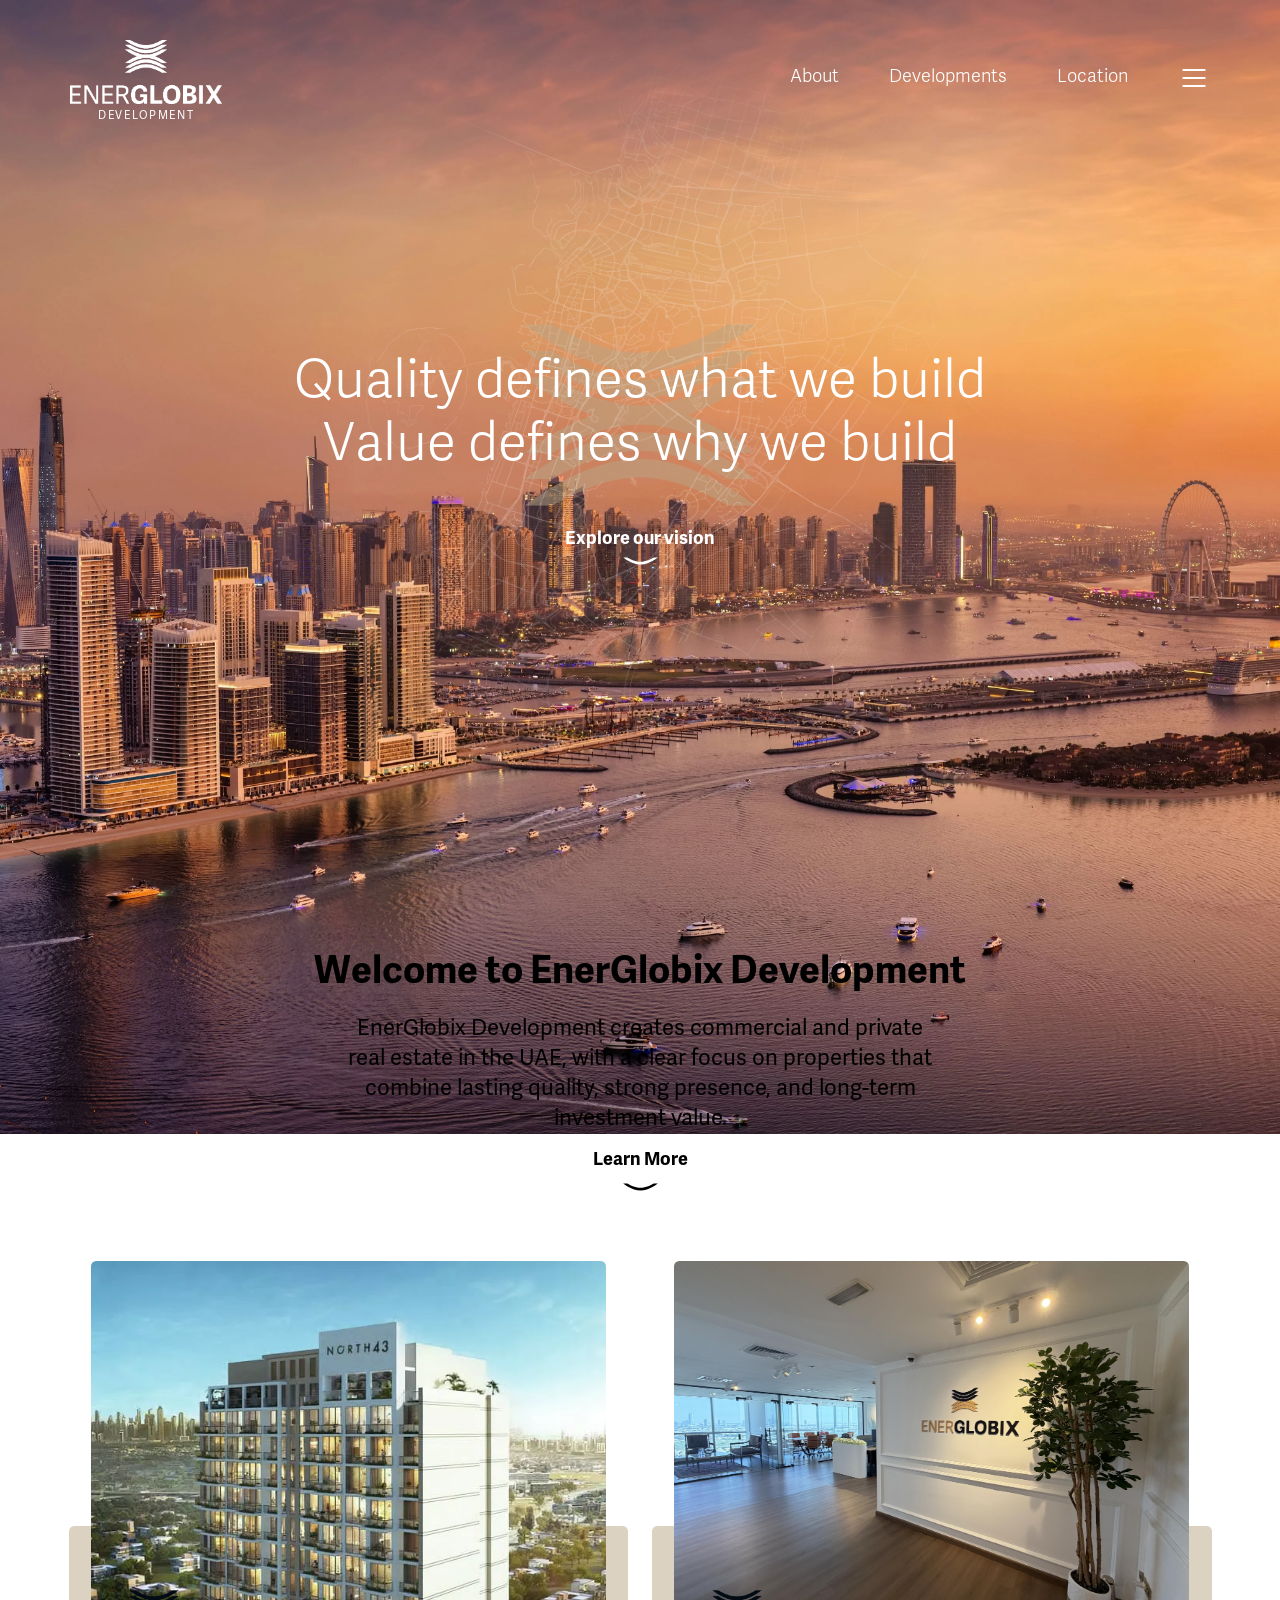
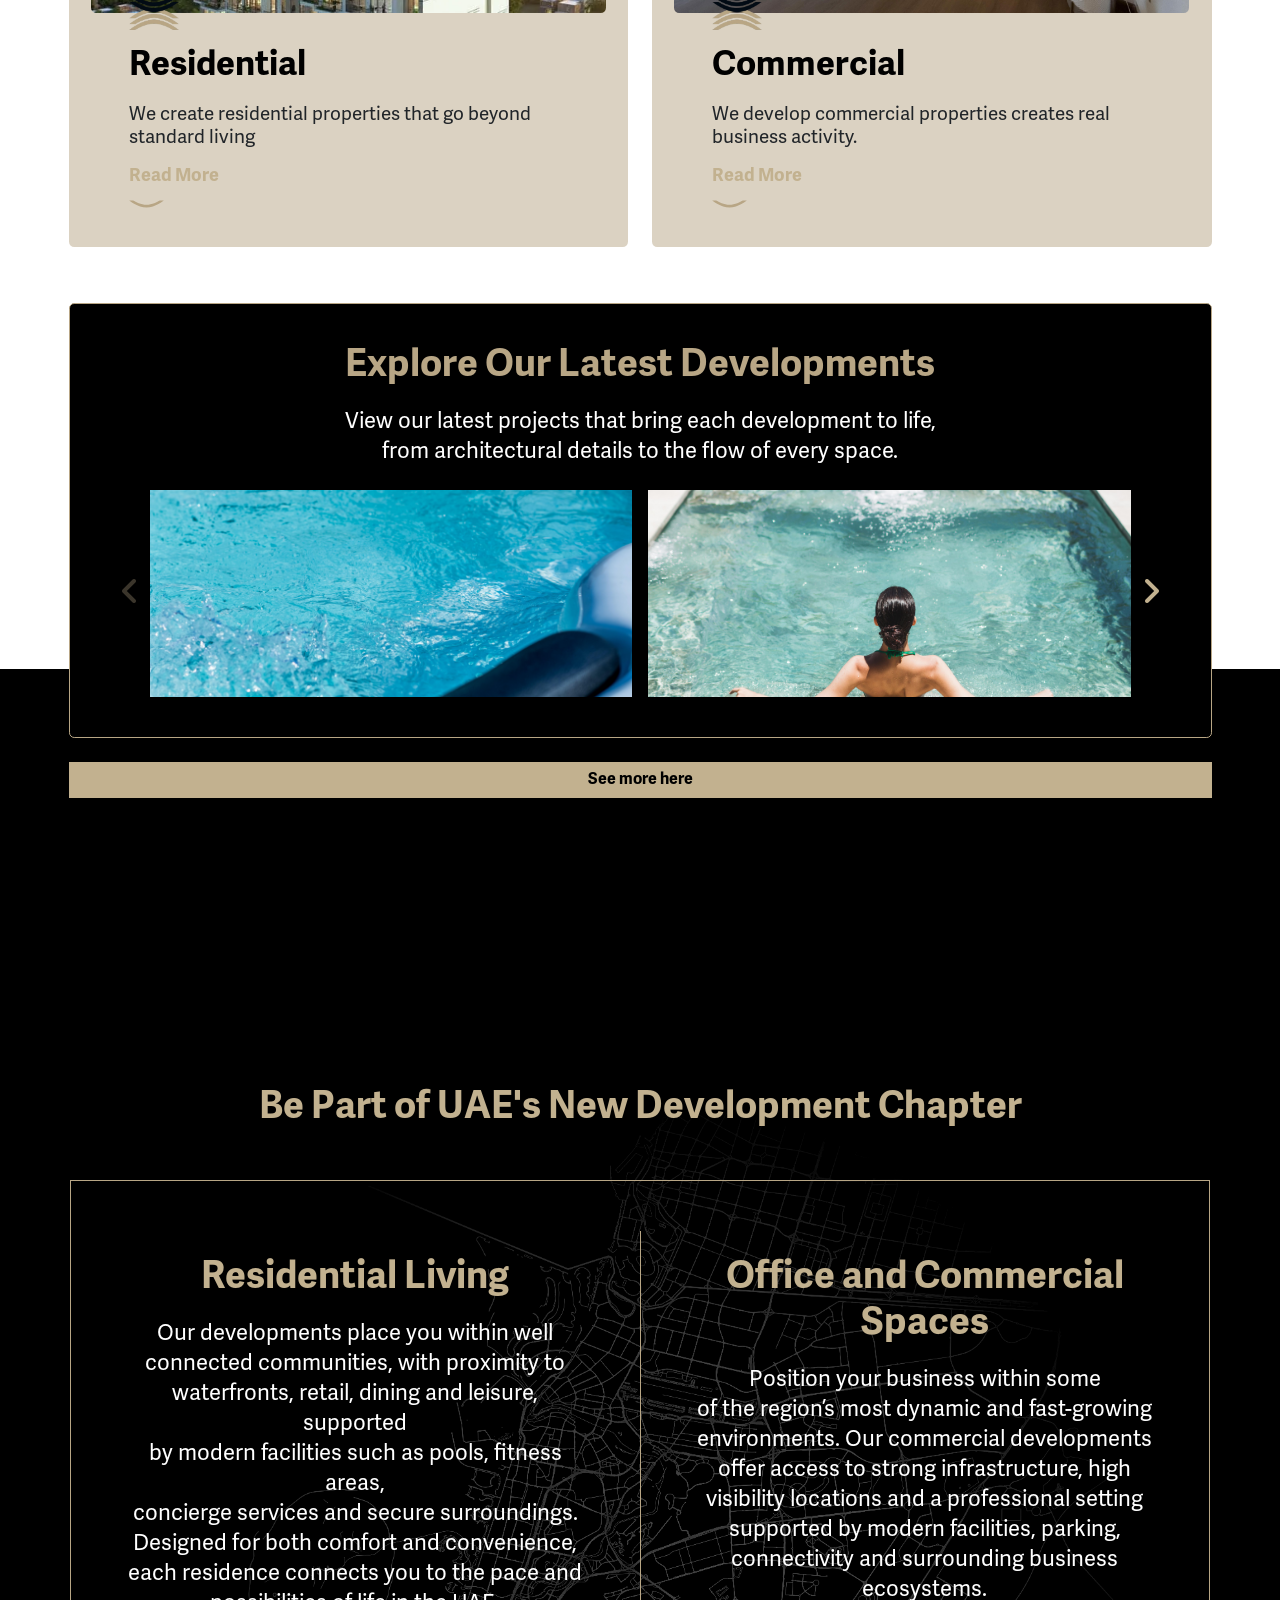
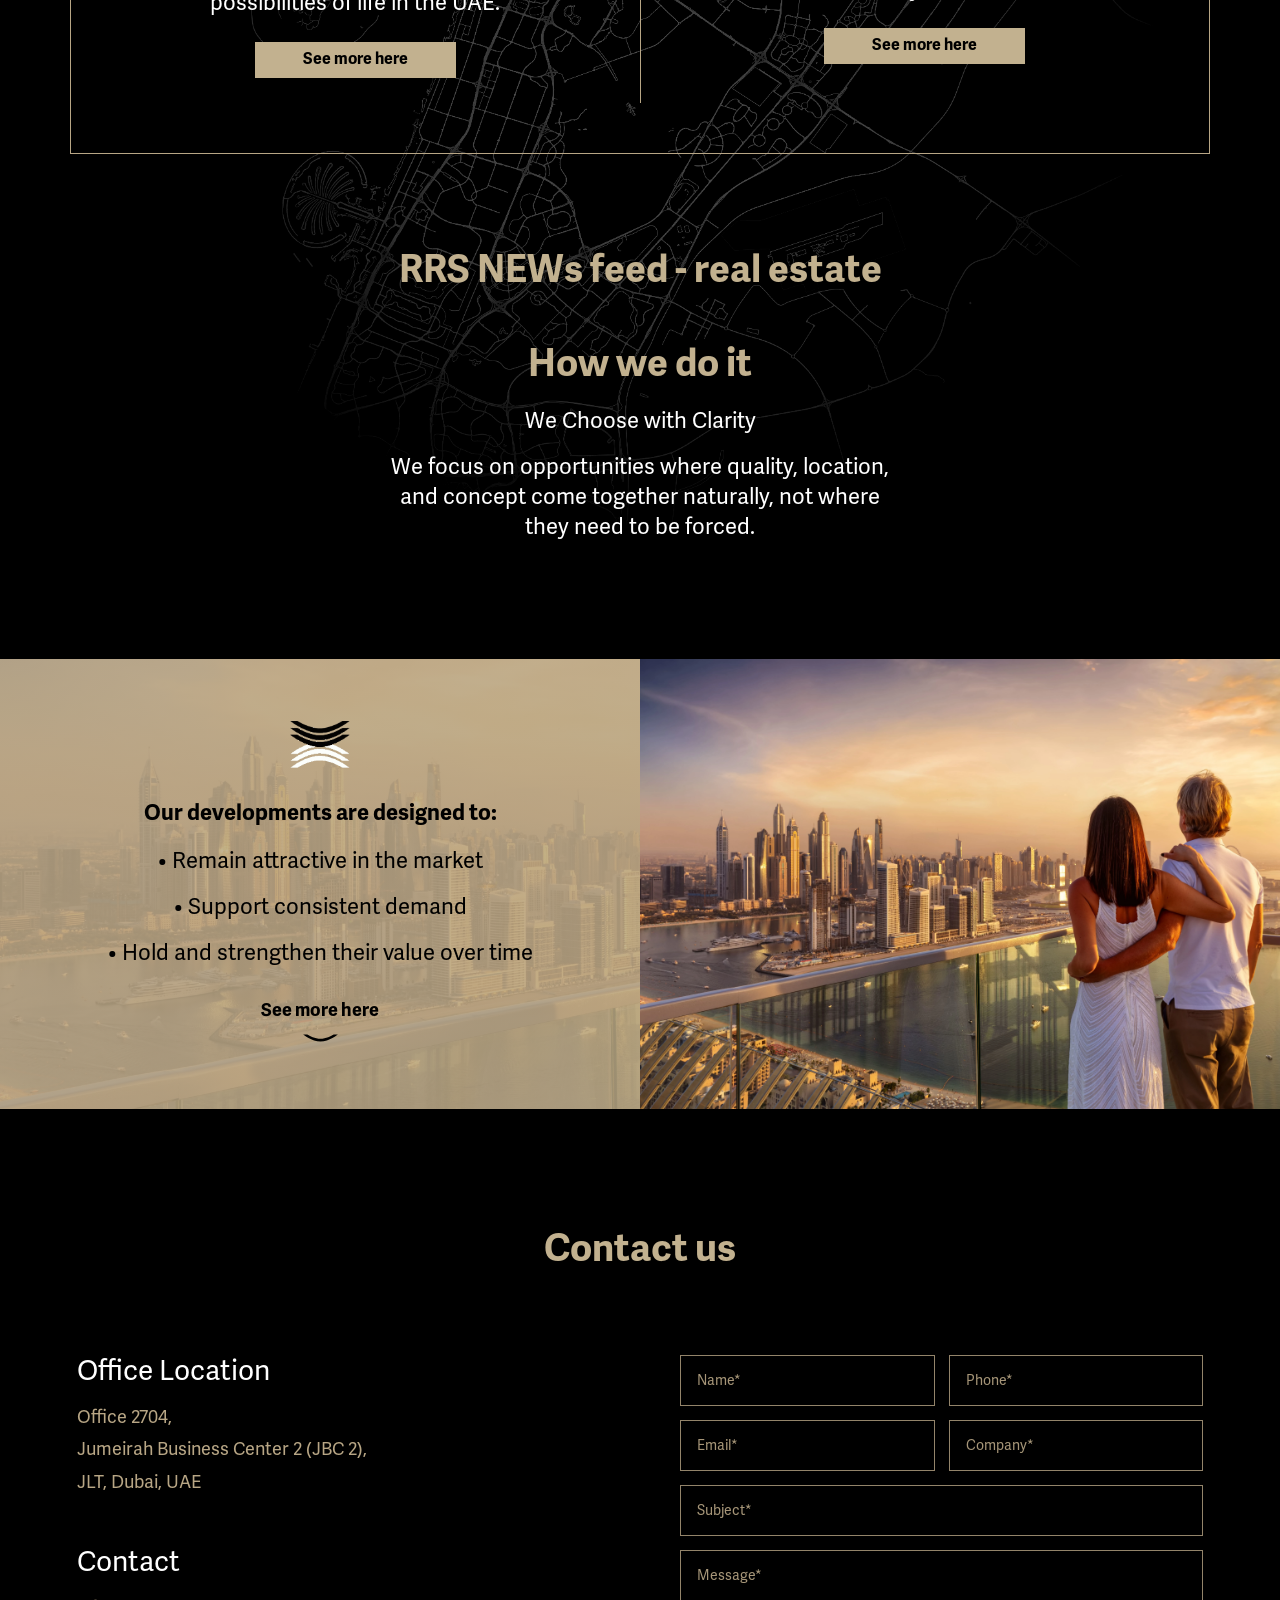
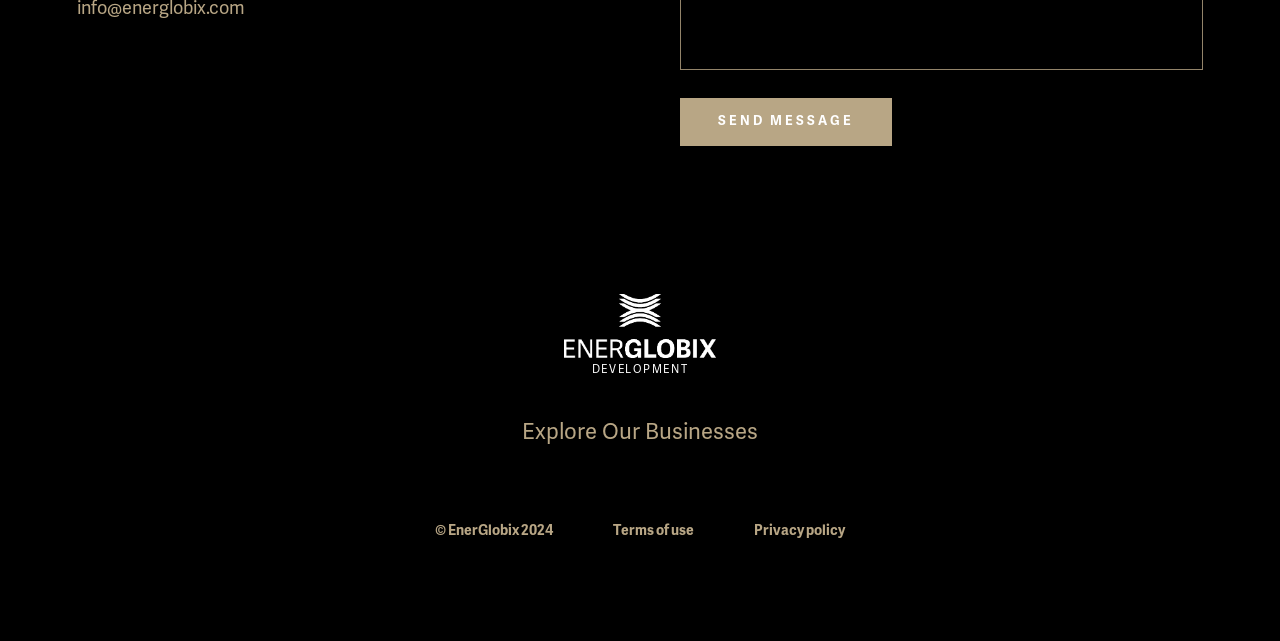
==== index.html @ bcd56860 "adding all the changws" ====
<!doctype html>
<html lang="en">
  <head>
    <meta charset="UTF-8" />
    <meta name="viewport" content="width=device-width, initial-scale=1.0" />
    <title>EnerGlobix :: Home</title>

    <!-- Bootstrap -->
    <link
      href="https://cdn.jsdelivr.net/npm/bootstrap@5.3.3/dist/css/bootstrap.min.css"
      rel="stylesheet"
      integrity="sha384-QWTKZyjpPEjISv5WaRU9OFeRpok6YctnYmDr5pNlyT2bRjXh0JMhjY6hW+ALEwIH"
      crossorigin="anonymous"
    />

    <!-- Fontawesome -->
    <link
      rel="stylesheet"
      href="https://cdnjs.cloudflare.com/ajax/libs/font-awesome/6.0.0-beta3/css/all.min.css"
    />

    <!-- CSS -->
    <link rel="stylesheet" href="./assets/css/local.css" />
    <style>
      .description-link-custom {
        padding: 0.625rem 3rem;
        background-color: var(
          --color-beige-c,
          #dbd2c2
        ); /* fallback to gold-card if variable is missing */
        transition:
          background-color 0.3s ease,
          color 0.3s ease;
      }
      .description-link-custom:hover {
        background-color: #ffffff !important;
      }
      #prevBtn.overlap-slider-prev {
        left: 0.75rem !important;
      }
      #nextBtn.overlap-slider-next {
        right: 0.75rem !important;
      }
    </style>
  </head>

  <body>
    <!-- Loader -->
    <div id="loader" style="height: 100vh">
      <div class="d-flex justify-content-center align-items-center h-100">
        <div class="spinner-border" role="status">
          <span class="sr-only"></span>
        </div>
      </div>
    </div>

    <div id="main-content" style="display: none">
      <div class="navbar-container">
        <div class="energlobix__navbar">
          <a
            href="index.html"
            class="logo-container"
            style="text-decoration: none"
          >
            <img
              src="assets/Links/top-logo.png"
              alt="EnerGlobix Holdings"
              class="logo-img"
            />
            <div class="logo-subtitle">Development</div>
          </a>
          <div class="navbar-right-side">
            <div class="navlinks">
              <ul>
                <a href="who-we-are.html"><li>About</li></a>
                <a href="how-we-do-it.html"><li>Developments</li></a>
                <a href="invest.html"><li>Location</li></a>
              </ul>
            </div>

            <!-- Hamburger Icon & Menu Dropdown Wrapper -->
            <div class="menu-wrapper">
              <button
                class="hamburger-btn"
                id="open-menu-btn"
                aria-label="Toggle navigation"
              >
                <svg fill="none" stroke="currentColor" viewBox="0 0 24 24">
                  <path
                    stroke-linecap="round"
                    stroke-linejoin="round"
                    stroke-width="1.5"
                    d="M4 6h16M4 12h16M4 18h16"
                  ></path>
                </svg>
              </button>

              <!-- Dropdown Menu / Sidebar -->
              <div class="nav-menu-container" id="nav-menu">
                <!-- Sidebar Close Button (only visible on mobile/tablet) -->
                <button
                  class="close-menu-btn"
                  id="close-menu-btn"
                  aria-label="Close navigation"
                >
                  <svg
                    fill="none"
                    stroke="currentColor"
                    viewBox="0 0 24 24"
                    width="24"
                    height="24"
                  >
                    <path
                      stroke-linecap="round"
                      stroke-linejoin="round"
                      stroke-width="1.5"
                      d="M6 18L18 6M6 6l12 12"
                    ></path>
                  </svg>
                </button>

                <ul class="nav-menu-list">
                  <li class="nav-menu-item has-submenu">
                    <a href="#" class="nav-menu-link toggle-submenu">
                      Development
                      <svg
                        class="submenu-arrow"
                        fill="none"
                        stroke="currentColor"
                        viewBox="0 0 24 24"
                        width="12"
                        height="12"
                      >
                        <path
                          stroke-linecap="round"
                          stroke-linejoin="round"
                          stroke-width="2"
                          d="M19 9l-7 7-7-7"
                        ></path>
                      </svg>
                    </a>
                    <ul class="nav-submenu">
                      <li>
                        <a href="index.html" class="submenu-link">Home</a>
                      </li>
                      <li>
                        <a href="who-we-are.html" class="submenu-link">About</a>
                      </li>
                      <li>
                        <a href="how-we-do-it.html" class="submenu-link"
                          >Developments</a
                        >
                      </li>
                      <li>
                        <a href="invest.html" class="submenu-link">Location</a>
                      </li>
                    </ul>
                  </li>

                  <li class="nav-menu-item">
                    <a
                      href="https://energlobix.com/holding/"
                      class="nav-menu-link"
                      >Holding</a
                    >
                  </li>

                  <li class="nav-menu-item">
                    <a
                      href="https://development-intro.kasehub.com/"
                      class="nav-menu-link"
                      >Main Menu</a
                    >
                  </li>
                </ul>
              </div>
            </div>
          </div>
        </div>
      </div>

      <div class="hero-slider-section">
        <div
          class="slide active"
          style="
            background-image: url(&quot;assets/Links/compressed-img/page-1-index.webp&quot;);
            background-size: cover;
            background-repeat: no-repeat;
            background-position: bottom;
          "
        >
          <div class="hero-content-wrapper">
            <div class="hero-mid-section">
              <img
                class="single-logo-transparent"
                src="assets/Links/single-logo-transparent.png"
                alt=""
              />
              <img
                class="dubai-skeleton-overlay"
                src="assets/Links/compressed-img/dubai-skeleton.png"
                alt="Dubai Skeleton Map Overlay"
              />
              <div class="hero-mid-section-content">
                <div class="hero-title font-adelle-sans-light">
                  Quality defines what we build
                </div>
                <div class="hero-title font-adelle-sans-light">
                  Value defines why we build
                </div>
              </div>
            </div>

            <div class="hero-lower-section">
              <div class="">
                <a class="energlobix__links" href="#about-us">
                  <div class="energlobix__links font-adelle-sans-bold">
                    Explore our vision
                  </div>
                  <img src="assets/Links/arrow.svg" alt="" />
                </a>
              </div>
            </div>
          </div>
        </div>
      </div>

      <!-- About Section -->
      <div class="about-section" style="background-position: top">
        <div id="about-us" class="oval-container">
          <div
            class="energlobix__title text-center text-black font-adelle-sans-bold"
          >
            Welcome to EnerGlobix Development
          </div>

          <div
            class="container energlobix__text mt-3 font-adelle-sans-regular text-center text-black"
          >
            EnerGlobix Development creates commercial and private

            <br class="hide-on-mobile" />
            real estate in the UAE, with a clear focus on properties that

            <br class="hide-on-mobile" />
            combine lasting quality, strong presence, and long-term

            <br class="hide-on-mobile" />
            investment value.
          </div>

          <div class="mt-3">
            <a
              class="energlobix__links font-adelle-sans-bold text-black"
              href="whoweare.html"
              >Learn More</a
            >
          </div>

          <a href="whoweare.html"
            ><img class="mt-1" src="assets/Links/arrow-black.svg" alt=""
          /></a>

          <div class="row mt-5">
            <div
              id="Purpose-and-Values"
              class="col-lg-6 col-md-6 col-sm-12 mt-3"
            >
              <div class="about-us-card">
                <div class="card-image-container text-center">
                  <img
                    class="card-image-2"
                    src="assets/Links/compressed-img/north-43-2.webp"
                    alt=""
                  />
                </div>
                <div class="card-content-2 bg-card-gold">
                  <div class="w-100 inner-pad">
                    <div class="divider-logo-container">
                      <img
                        class="divider-logo"
                        src="assets/Links/logo-mini-blue.png"
                        alt=""
                      />
                    </div>
                    <div
                      class="energlobix__card-title font-adelle-sans-bold text-black mt-3"
                    >
                      Residential
                    </div>
                    <div
                      class="energlobix__card-text font-adelle-sans-regular text-[--black-color] mt-3"
                    >
                      We create residential properties that go beyond standard
                      living
                    </div>
                    <div class="mt-3">
                      <a
                        class="energlobix__links font-adelle-sans-bold text-gold"
                        href="whatwedo.html#TC1-Aviation-Fuel"
                        >Read More</a
                      >
                    </div>
                    <img
                      src="assets/Links/arrow-gold.svg"
                      class="read-more-arrow2 mt-1"
                    />
                  </div>
                </div>
              </div>
            </div>

            <div
              id="Vision-and-Mission"
              class="col-lg-6 col-md-6 col-sm-12 mt-3"
            >
              <div class="about-us-card">
                <div class="card-image-container text-center">
                  <img
                    class="card-image-2"
                    src="assets/Links/compressed-img/commercial.jpeg"
                    alt=""
                  />
                </div>
                <div class="card-content-2 bg-card-gold">
                  <div class="w-100 inner-pad">
                    <div class="divider-logo-container">
                      <img
                        class="divider-logo"
                        src="assets/Links/logo-mini-blue.png"
                        alt=""
                      />
                    </div>
                    <div
                      class="energlobix__card-title text-black font-adelle-sans-bold mt-3"
                    >
                      Commercial
                    </div>
                    <div
                      class="energlobix__card-text text-[--black-color] font-adelle-sans-regular mt-3"
                    >
                      We develop commercial properties creates real business
                      activity.
                    </div>
                    <div class="mt-3">
                      <a
                        class="energlobix__links text-gold font-adelle-sans-bold"
                        href="whatwedo.html#TC1-Aviation-Fuel"
                        >Read More</a
                      >
                    </div>
                    <img
                      src="assets/Links/arrow-gold.svg"
                      class="read-more-arrow2 mt-1"
                    />
                  </div>
                </div>
              </div>
            </div>
          </div>

          <div class="row justify-content-center">
            <div class="col-lg-12 col-md-12 col-sm-12">
              <div
                id="approach-accordion"
                class="approach-accordion-card gold-border"
              >
                <h1
                  class="energlobix__title text-center text-gold font-adelle-sans-bold"
                >
                  Explore Our Latest Developments
                </h1>

                <p
                  class="energlobix__text mt-2 text-center text-white font-adelle-sans-regular"
                >
                  View our latest projects that bring each development to life,
                  <br class="hide-on-mobile" />
                  from architectural details to the flow of every space.
                </p>

                <div class="w-100 position-relative overlap-slider-wrap mt-2">
                  <!-- Navigation Arrows -->
                  <button
                    id="prevBtn"
                    class="overlap-slider-btn overlap-slider-prev"
                  >
                    <i class="fa-solid fa-angle-left"></i>
                  </button>
                  <button
                    id="nextBtn"
                    class="overlap-slider-btn overlap-slider-next"
                  >
                    <i class="fa-solid fa-angle-right"></i>
                  </button>

                  <!-- Slider Container -->
                  <div class="overflow-hidden w-100">
                    <div id="sliderTrack" class="overlap-slider-track d-flex">
                      <div class="overlap-slide">
                        <img
                          src="assets/Links/all-brochure-image/img25.jpg"
                          alt="Brochure Image img25"
                          loading="lazy"
                        />
                      </div>
                      <div class="overlap-slide">
                        <img
                          src="assets/Links/all-brochure-image/img27 (2).jpg"
                          alt="Brochure Image img27 (2)"
                          loading="lazy"
                        />
                      </div>
                      <!-- <div class="overlap-slide">
                        <img
                          src="assets/Links/all-brochure-image/img27 (3).jpg"
                          alt="Brochure Image img27 (3)"
                          loading="lazy"
                        />
                      </div> -->
                      <div class="overlap-slide">
                        <img
                          src="assets/Links/all-brochure-image/img27.jpg"
                          alt="Brochure Image img27"
                          loading="lazy"
                        />
                      </div>
                      <div class="overlap-slide">
                        <img
                          src="assets/Links/all-brochure-image/img37.jpg"
                          alt="Brochure Image img37"
                          loading="lazy"
                        />
                      </div>
                      <div class="overlap-slide">
                        <img
                          src="assets/Links/all-brochure-image/img46.jpg"
                          alt="Brochure Image img46"
                          loading="lazy"
                        />
                      </div>
                      <div class="overlap-slide">
                        <img
                          src="assets/Links/all-brochure-image/img49.jpg"
                          alt="Brochure Image img49"
                          loading="lazy"
                        />
                      </div>
                      <div class="overlap-slide">
                        <img
                          src="assets/Links/all-brochure-image/img50.jpg"
                          alt="Brochure Image img50"
                          loading="lazy"
                        />
                      </div>
                      <div class="overlap-slide">
                        <img
                          src="assets/Links/all-brochure-image/img51 (2).jpg"
                          alt="Brochure Image img51 (2)"
                          loading="lazy"
                        />
                      </div>
                      <!-- <div class="overlap-slide">
                        <img
                          src="assets/Links/all-brochure-image/img51 (3).jpg"
                          alt="Brochure Image img51 (3)"
                          loading="lazy"
                        />
                      </div> -->
                      <div class="overlap-slide">
                        <img
                          src="assets/Links/all-brochure-image/img51.jpg"
                          alt="Brochure Image img51"
                          loading="lazy"
                        />
                      </div>
                      <div class="overlap-slide">
                        <img
                          src="assets/Links/all-brochure-image/img52.jpg"
                          alt="Brochure Image img52"
                          loading="lazy"
                        />
                      </div>
                      <div class="overlap-slide">
                        <img
                          src="assets/Links/all-brochure-image/img53.jpg"
                          alt="Brochure Image img53"
                          loading="lazy"
                        />
                      </div>
                      <div class="overlap-slide">
                        <img
                          src="assets/Links/all-brochure-image/img61.jpg"
                          alt="Brochure Image img61"
                          loading="lazy"
                        />
                      </div>
                      <div class="overlap-slide">
                        <img
                          src="assets/Links/all-brochure-image/img63.jpg"
                          alt="Brochure Image img63"
                          loading="lazy"
                        />
                      </div>
                      <div class="overlap-slide">
                        <img
                          src="assets/Links/all-brochure-image/img65.jpg"
                          alt="Brochure Image img65"
                          loading="lazy"
                        />
                      </div>
                      <div class="overlap-slide">
                        <img
                          src="assets/Links/all-brochure-image/img67.jpg"
                          alt="Brochure Image img67"
                          loading="lazy"
                        />
                      </div>
                      <div class="overlap-slide">
                        <img
                          src="assets/Links/all-brochure-image/img68.jpg"
                          alt="Brochure Image img68"
                          loading="lazy"
                        />
                      </div>
                      <div class="overlap-slide">
                        <img
                          src="assets/Links/all-brochure-image/img72.jpg"
                          alt="Brochure Image img72"
                          loading="lazy"
                        />
                      </div>
                      <div class="overlap-slide">
                        <img
                          src="assets/Links/all-brochure-image/img74.jpg"
                          alt="Brochure Image img74"
                          loading="lazy"
                        />
                      </div>
                      <div class="overlap-slide">
                        <img
                          src="assets/Links/all-brochure-image/img75.jpg"
                          alt="Brochure Image img75"
                          loading="lazy"
                        />
                      </div>
                      <div class="overlap-slide">
                        <img
                          src="assets/Links/all-brochure-image/img76.jpg"
                          alt="Brochure Image img76"
                          loading="lazy"
                        />
                      </div>
                      <div class="overlap-slide">
                        <img
                          src="assets/Links/all-brochure-image/img78.jpg"
                          alt="Brochure Image img78"
                          loading="lazy"
                        />
                      </div>
                      <div class="overlap-slide">
                        <img
                          src="assets/Links/all-brochure-image/img80 (2).jpg"
                          alt="Brochure Image img80 (2)"
                          loading="lazy"
                        />
                      </div>
                      <!-- <div class="overlap-slide">
                        <img
                          src="assets/Links/all-brochure-image/img80 (3).jpg"
                          alt="Brochure Image img80 (3)"
                          loading="lazy"
                        />
                      </div> -->
                      <div class="overlap-slide">
                        <img
                          src="assets/Links/all-brochure-image/img80.jpg"
                          alt="Brochure Image img80"
                          loading="lazy"
                        />
                      </div>
                      <div class="overlap-slide">
                        <img
                          src="assets/Links/all-brochure-image/img87.jpg"
                          alt="Brochure Image img87"
                          loading="lazy"
                        />
                      </div>
                      <div class="overlap-slide">
                        <img
                          src="assets/Links/all-brochure-image/img89.jpg"
                          alt="Brochure Image img89"
                          loading="lazy"
                        />
                      </div>
                      <div class="overlap-slide">
                        <img
                          src="assets/Links/all-brochure-image/img90.jpg"
                          alt="Brochure Image img90"
                          loading="lazy"
                        />
                      </div>
                      <div class="overlap-slide">
                        <img
                          src="assets/Links/all-brochure-image/img97.jpg"
                          alt="Brochure Image img97"
                          loading="lazy"
                        />
                      </div>
                      <div class="overlap-slide">
                        <img
                          src="assets/Links/all-brochure-image/img103.jpg"
                          alt="Brochure Image img103"
                          loading="lazy"
                        />
                      </div>
                      <div class="overlap-slide">
                        <img
                          src="assets/Links/all-brochure-image/img105.jpg"
                          alt="Brochure Image img105"
                          loading="lazy"
                        />
                      </div>
                      <div class="overlap-slide">
                        <img
                          src="assets/Links/all-brochure-image/img106.jpg"
                          alt="Brochure Image img106"
                          loading="lazy"
                        />
                      </div>
                      <div class="overlap-slide">
                        <img
                          src="assets/Links/all-brochure-image/img107.jpg"
                          alt="Brochure Image img107"
                          loading="lazy"
                        />
                      </div>
                      <div class="overlap-slide">
                        <img
                          src="assets/Links/all-brochure-image/img118.jpg"
                          alt="Brochure Image img118"
                          loading="lazy"
                        />
                      </div>
                      <div class="overlap-slide">
                        <img
                          src="assets/Links/all-brochure-image/img120.jpg"
                          alt="Brochure Image img120"
                          loading="lazy"
                        />
                      </div>
                      <div class="overlap-slide">
                        <img
                          src="assets/Links/all-brochure-image/img121.jpg"
                          alt="Brochure Image img121"
                          loading="lazy"
                        />
                      </div>
                      <div class="overlap-slide">
                        <img
                          src="assets/Links/all-brochure-image/img123.jpg"
                          alt="Brochure Image img123"
                          loading="lazy"
                        />
                      </div>
                      <div class="overlap-slide">
                        <img
                          src="assets/Links/all-brochure-image/img127.jpg"
                          alt="Brochure Image img127"
                          loading="lazy"
                        />
                      </div>
                      <div class="overlap-slide">
                        <img
                          src="assets/Links/all-brochure-image/img140.jpg"
                          alt="Brochure Image img140"
                          loading="lazy"
                        />
                      </div>
                      <div class="overlap-slide">
                        <img
                          src="assets/Links/all-brochure-image/img141 (2).jpg"
                          alt="Brochure Image img141 (2)"
                          loading="lazy"
                        />
                      </div>
                      <!-- <div class="overlap-slide">
                        <img
                          src="assets/Links/all-brochure-image/img141 (3).jpg"
                          alt="Brochure Image img141 (3)"
                          loading="lazy"
                        />
                      </div> -->
                      <div class="overlap-slide">
                        <img
                          src="assets/Links/all-brochure-image/img141.jpg"
                          alt="Brochure Image img141"
                          loading="lazy"
                        />
                      </div>
                      <div class="overlap-slide">
                        <img
                          src="assets/Links/all-brochure-image/img143.jpg"
                          alt="Brochure Image img143"
                          loading="lazy"
                        />
                      </div>
                      <div class="overlap-slide">
                        <img
                          src="assets/Links/all-brochure-image/img144.jpg"
                          alt="Brochure Image img144"
                          loading="lazy"
                        />
                      </div>
                      <div class="overlap-slide">
                        <img
                          src="assets/Links/all-brochure-image/img145.jpg"
                          alt="Brochure Image img145"
                          loading="lazy"
                        />
                      </div>
                      <div class="overlap-slide">
                        <img
                          src="assets/Links/all-brochure-image/img146.jpg"
                          alt="Brochure Image img146"
                          loading="lazy"
                        />
                      </div>
                      <div class="overlap-slide">
                        <img
                          src="assets/Links/all-brochure-image/img147.jpg"
                          alt="Brochure Image img147"
                          loading="lazy"
                        />
                      </div>
                      <div class="overlap-slide">
                        <img
                          src="assets/Links/all-brochure-image/img148.jpg"
                          alt="Brochure Image img148"
                          loading="lazy"
                        />
                      </div>
                      <div class="overlap-slide">
                        <img
                          src="assets/Links/all-brochure-image/img156.jpg"
                          alt="Brochure Image img156"
                          loading="lazy"
                        />
                      </div>
                      <div class="overlap-slide">
                        <img
                          src="assets/Links/all-brochure-image/img168.jpg"
                          alt="Brochure Image img168"
                          loading="lazy"
                        />
                      </div>
                      <div class="overlap-slide">
                        <img
                          src="assets/Links/all-brochure-image/img170.jpg"
                          alt="Brochure Image img170"
                          loading="lazy"
                        />
                      </div>
                      <div class="overlap-slide">
                        <img
                          src="assets/Links/all-brochure-image/img172.jpg"
                          alt="Brochure Image img172"
                          loading="lazy"
                        />
                      </div>
                      <div class="overlap-slide">
                        <img
                          src="assets/Links/all-brochure-image/img174.jpg"
                          alt="Brochure Image img174"
                          loading="lazy"
                        />
                      </div>
                      <!-- <div class="overlap-slide">
                        <img
                          src="assets/Links/all-brochure-image/img186.jpg"
                          alt="Brochure Image img186"
                          loading="lazy"
                        />
                      </div>
                      <div class="overlap-slide">
                        <img
                          src="assets/Links/all-brochure-image/img187.jpg"
                          alt="Brochure Image img187"
                          loading="lazy"
                        />
                      </div>
                      <div class="overlap-slide">
                        <img
                          src="assets/Links/all-brochure-image/img189.jpg"
                          alt="Brochure Image img189"
                          loading="lazy"
                        />
                      </div>
                      <div class="overlap-slide">
                        <img
                          src="assets/Links/all-brochure-image/img190.jpg"
                          alt="Brochure Image img190"
                          loading="lazy"
                        />
                      </div>
                      <div class="overlap-slide">
                        <img
                          src="assets/Links/all-brochure-image/img191.jpg"
                          alt="Brochure Image img191"
                          loading="lazy"
                        />
                      </div>
                      <div class="overlap-slide">
                        <img
                          src="assets/Links/all-brochure-image/img192.jpg"
                          alt="Brochure Image img192"
                          loading="lazy"
                        />
                      </div> -->
                      <div class="overlap-slide">
                        <img
                          src="assets/Links/all-brochure-image/img288.jpg"
                          alt="Brochure Image img288"
                          loading="lazy"
                        />
                      </div>
                      <div class="overlap-slide">
                        <img
                          src="assets/Links/all-brochure-image/img289.jpg"
                          alt="Brochure Image img289"
                          loading="lazy"
                        />
                      </div>
                      <div class="overlap-slide">
                        <img
                          src="assets/Links/all-brochure-image/img291.jpg"
                          alt="Brochure Image img291"
                          loading="lazy"
                        />
                      </div>
                    </div>
                    </div>
                  </div>
                </div>

                <a
                  href="how-we-do-it.html"
                  class="description-link description-link-custom mt-4 font-adelle-sans-bold lh-1 text-black d-flex align-items-center justify-content-center text-decoration-none"
                >
                  See more here
                </a>
              </div>
            </div>
          </div>
        </div>
      </div>

      <!-- How we do it Section -->
      <div class="black-section">
        <div id="commodities" class="commodities-section">
          <img
            class="dubai-skeleton-overlay"
            src="assets/Links/compressed-img/dubai-skeleton.png"
            alt="Dubai Skeleton Map Overlay"
          />
          <div class="commodities-content-wrapper">
            <div
              class="energlobix__title text-center text-gold font-adelle-sans-bold"
            >
              Be Part of UAE's New Development Chapter
            </div>

            <div class="latest-news-section my-5 container">
              <div class="latest-news">
                <div class="news-title">
                  <div
                    class="energlobix__title text-gold text-center font-adelle-sans-bold no-pad"
                  >
                    Residential Living
                  </div>
                </div>
                <div
                  class="energlobix__text mt-3 text-center text-white font-adelle-sans-regular no-pad"
                >
                  Our developments place you within well
                  <br class="hide-on-mobile" />
                  connected communities, with proximity to
                  <br class="hide-on-mobile" />
                  waterfronts, retail, dining and leisure, supported
                  <br class="hide-on-mobile" />
                  by modern facilities such as pools, fitness areas,
                  <br class="hide-on-mobile" />
                  concierge services and secure surroundings.
                  <br class="hide-on-mobile" />
                  Designed for both comfort and convenience,
                  <br class="hide-on-mobile" />
                  each residence connects you to the pace and
                  <br class="hide-on-mobile" />
                  possibilities of life in the UAE.
                </div>

                <a
                  href="./how-we-do-it.html"
                  class="description-link description-link-custom mt-4 font-adelle-sans-bold lh-1 text-black d-flex align-items-center justify-content-center text-decoration-none"
                >
                  See more here
                </a>
              </div>

              <div class="vertical-divider"></div>

              <div class="latest-news">
                <div class="news-title">
                  <div
                    class="energlobix__title text-gold text-center font-adelle-sans-bold no-pad"
                  >
                    Office and Commercial Spaces
                  </div>
                </div>
                <div
                  class="energlobix__text mt-3 text-center text-white font-adelle-sans-regular no-pad"
                >
                  Position your business within some

                  <br class="hide-on-mobile" />
                  of the region’s most dynamic and fast-growing
                  <br class="hide-on-mobile" />
                  environments. Our commercial developments
                  <br class="hide-on-mobile" />
                  offer access to strong infrastructure, high
                  <br class="hide-on-mobile" />
                  visibility locations and a professional setting
                  <br class="hide-on-mobile" />
                  supported by modern facilities, parking,
                  <br class="hide-on-mobile" />
                  connectivity and surrounding business
                  <br class="hide-on-mobile" />
                  ecosystems.
                </div>

                <a
                  href="./how-we-do-it.html"
                  class="description-link description-link-custom mt-4 lh-1 text-black font-adelle-sans-bold d-flex align-items-center justify-content-center text-decoration-none"
                >
                  See more here
                </a>
              </div>
            </div>

            <div
              class="energlobix__title text-center mb-5 mt-5 text-gold font-adelle-sans-bold"
            >
              RRS NEWs feed - real estate
            </div>

            <div
              class="energlobix__title text-center text-gold font-adelle-sans-bold"
            >
              How we do it
            </div>

            <div
              class="energlobix__text mt-3 text-center text-white font-adelle-sans-regular"
            >
              We Choose with Clarity
            </div>

            <div
              class="energlobix__text mt-3 text-center text-white font-adelle-sans-regular"
            >
              We focus on opportunities where quality, location,

              <br class="hide-on-mobile" />
              and concept come together naturally, not where

              <br class="hide-on-mobile" />
              they need to be forced.
            </div>
          </div>
        </div>

        <div class="row mt-5">
          <!-- Row 1 -->

          <div
            id="Employees"
            class="col-lg-6 col-sm-12 insights-box"
            style="
              background:
                linear-gradient(
                  rgba(184, 166, 133, 0.85),
                  rgba(184, 166, 133, 0.85)
                ),
                url(&quot;assets/Links/compressed-img/split-right-cropped.png&quot;);
              background-size: cover;
              background-position: top;
              background-repeat: no-repeat;
            "
          >
            <div class="text-center mb-3">
              <img
                src="assets/Links/logo-mini-white.png"
                alt=""
                class="default-logo-size"
              />
            </div>

            <div
              class="energlobix__text text-black text-center font-adelle-sans-bold mt-3 no-pad"
            >
              Our developments are designed to:
            </div>

            <ul
              class="energlobix__text text-black mt-3 list-unstyled no-pad"
              style="
                text-align: center;
                padding-left: 20px;
                list-style: none !important;
                margin-bottom: 0 !important;
              "
            >
              <li class="mb-3 font-adelle-sans-regular">
                • Remain attractive in the market
              </li>
              <li class="mb-3 font-adelle-sans-regular">
                • Support consistent demand
              </li>
              <li class="mb-3 font-adelle-sans-regular">
                • Hold and strengthen their value over time
              </li>
            </ul>

            <div class="mt-3 font-adelle-sans-bold">
              <a class="energlobix__links text-black" href="whoweare.html"
                >See more here</a
              >
            </div>

            <a href="whoweare.html"
              ><img class="mt-1" src="assets/Links/arrow-black.svg" alt=""
            /></a>
          </div>

          <div
            class="col-lg-6 col-sm-12 insights-box d-none d-lg-block d-xl-block"
            style="
              background-image: url(&quot;assets/Links/compressed-img/split-right-1.webp&quot;);
              background-size: cover;
            "
          ></div>

          <div
            class="col-lg-6 col-sm-12 insights-box d-block d-lg-none"
            style="
              background-image: url(&quot;assets/Links/compressed-img/split-right-1.webp&quot;);
              background-size: cover;
              background-position: 50% 50%;
            "
          ></div>
        </div>
      </div>

      <section
        id="section-contact"
        class="bg-black"
        style="padding-top: 120px; padding-bottom: 100px; min-height: 100vh"
      >
        <div class="container contact-container">
          <!-- Heading -->
          <h1
            class="energlobix__title text-center text-gold font-adelle-sans-bold"
          >
            Contact us
          </h1>

          <!-- Main Row -->
          <div class="contact-layout">
            <!-- LEFT -->
            <div class="contact-info">
              <div class="mb-5">
                <h2 class="contact-side-title font-adelle-sans-regular">
                  Office Location
                </h2>

                <p class="contact-side-text font-adelle-sans-regular">
                  Office 2704,<br />
                  Jumeirah Business Center 2 (JBC 2),<br />
                  JLT, Dubai, UAE
                </p>
              </div>

              <div>
                <h2 class="contact-side-title font-adelle-sans-regular">
                  Contact
                </h2>

                <p class="contact-side-text font-adelle-sans-regular">
                  info@energlobix.com
                </p>
              </div>
            </div>

            <!-- RIGHT -->
            <div class="contact-form-wrapper">
              <div class="form-grid">
                <input type="text" placeholder="Name*" class="custom-input" />

                <input type="text" placeholder="Phone*" class="custom-input" />

                <input type="email" placeholder="Email*" class="custom-input" />

                <input
                  type="text"
                  placeholder="Company*"
                  class="custom-input"
                />
              </div>

              <input
                type="text"
                placeholder="Subject*"
                class="custom-input subject-input"
              />

              <textarea
                placeholder="Message*"
                class="custom-input custom-textarea"
              ></textarea>

              <button type="submit" class="contact-btn font-adelle-sans-bold">
                SEND MESSAGE
              </button>
            </div>
          </div>

          <!-- Footer -->
          <div class="contact-footer">
            <a
              href="index.html"
              class="logo-container"
              style="text-decoration: none"
            >
              <img
                src="assets/Links/top-logo.png"
                alt="EnerGlobix Holdings"
                class="logo-img"
              />
              <div class="logo-subtitle">Development</div>
            </a>

            <h3 class="footer-subtitle font-adelle-sans-regular">
              Explore Our Businesses
            </h3>

            <div class="footer-links-wrapper">
              <h4 class="footer-link-text">© EnerGlobix 2024</h4>

              <h4 class="footer-link-text footer-link-hover">Terms of use</h4>

              <h4 class="footer-link-text footer-link-hover">Privacy policy</h4>
            </div>
          </div>
        </div>
      </section>
    </div>

    <button id="backToTopBtn"><i class="fas fa-arrow-up"></i></button>

    <!-- Boostrap JS -->
    <script
      src="https://cdn.jsdelivr.net/npm/bootstrap@5.3.3/dist/js/bootstrap.bundle.min.js"
      integrity="sha384-YvpcrYf0tY3lHB60NNkmXc5s9fDVZLESaAA55NDzOxhy9GkcIdslK1eN7N6jIeHz"
      crossorigin="anonymous"
    ></script>

    <!-- Javascript -->
    <script src="assets/js/script.js"></script>

    <script>
      // Loader hiding is now handled by the image preloader in script.js

      // Accordion Functionality
      function toggleAccordion(item) {
        const content = item.querySelector(".approach-accordion-body");
        const isOpen = item.getAttribute("data-open") === "true";

        // Close other items
        document
          .querySelectorAll(".approach-accordion-item")
          .forEach((other) => {
            if (other !== item) {
              other.setAttribute("data-open", "false");
              const otherBody = other.querySelector(".approach-accordion-body");
              if (otherBody) {
                otherBody.style.maxHeight = "0";
                otherBody.style.opacity = "0";
              }
              const otherIcon = other.querySelector(".approach-accordion-icon");
              if (otherIcon) {
                otherIcon.style.transform = "rotate(0deg)";
              }
            }
          });

        const icon = item.querySelector(".approach-accordion-icon");
        if (isOpen) {
          item.setAttribute("data-open", "false");
          if (content) {
            content.style.maxHeight = "0";
            content.style.opacity = "0";
          }
          if (icon) {
            icon.style.transform = "rotate(0deg)";
          }
        } else {
          item.setAttribute("data-open", "true");
          if (content) {
            content.style.maxHeight = content.scrollHeight + "px";
            content.style.opacity = "1";
          }
          if (icon) {
            icon.style.transform = "rotate(90deg)";
          }
        }
      }

      // Developments Slider Functionality
      document.addEventListener("DOMContentLoaded", () => {
        const track = document.getElementById("sliderTrack");
        const prevBtn = document.getElementById("prevBtn");
        const nextBtn = document.getElementById("nextBtn");
        if (!track || !prevBtn || !nextBtn) return;

        let currentIndex = 0;
        const slides = track.querySelectorAll(".overlap-slide");
        const totalSlides = slides.length;

        function getVisibleSlidesCount() {
          return 2;
        }

        function updateSlider() {
          const visibleSlides = getVisibleSlidesCount();
          const maxIndex = totalSlides - visibleSlides;

          if (currentIndex < 0) currentIndex = 0;
          if (currentIndex > maxIndex) currentIndex = maxIndex;

          prevBtn.style.opacity = currentIndex === 0 ? "0.3" : "1";
          prevBtn.style.pointerEvents = currentIndex === 0 ? "none" : "auto";
          nextBtn.style.opacity = currentIndex === maxIndex ? "0.3" : "1";
          nextBtn.style.pointerEvents =
            currentIndex === maxIndex ? "none" : "auto";

          const slideWidth = slides[0].getBoundingClientRect().width;
          const gap = 16; // 1rem
          const amount = currentIndex * (slideWidth + gap);
          track.style.transform = `translateX(-${amount}px)`;
        }

        prevBtn.addEventListener("click", () => {
          currentIndex--;
          updateSlider();
        });

        nextBtn.addEventListener("click", () => {
          currentIndex++;
          updateSlider();
        });

        window.addEventListener("resize", updateSlider);
        setTimeout(updateSlider, 100); // initial calc after layout settles
      });
    </script>
  </body>
</html>
---- assets/css/local.css ----
@font-face {
  font-family: "MinionPro-Regular";
  src: url("../fonts/MinionPro-Regular.otf");
  /* IE9 Compat Modes */
  font-weight: normal;
  font-style: normal;
}

@font-face {
  font-family: "Adelle-Sans-Bold";
  src: url("../fonts/Adelle-Sans-Bold.otf");
  /* IE9 Compat Modes */
  font-weight: normal;
  font-style: normal;
}

@font-face {
  font-family: "Adelle-Sans-Light";
  src: url("../fonts/Adelle-Sans-Light.otf");
  /* IE9 Compat Modes */
  font-weight: normal;
  font-style: normal;
}

@font-face {
  font-family: "Adelle-Sans-Regular";
  src: url("../fonts/fonnts.com-Adelle_Sans_ARA_Regular.otf");
  /* IE9 Compat Modes */
  font-weight: 400;
  font-style: normal;
}

.font-minion-pro {
  font-family: "MinionPro-Regular", serif !important;
}

.font-adelle-sans-bold {
  font-family: "Adelle-Sans-Bold", sans-serif !important;
}

.font-adelle-sans-light {
  font-family: "Adelle-Sans-Light", sans-serif !important;
}

.font-adelle-sans-regular {
  font-family: "Adelle-Sans-Regular", sans-serif !important;
}

:root {
  --color-gold-card: #dbd2c2;
  --color-beige-c: rgb(194, 177, 143);
  --color-beige-dark: #dcc59d;
  --gold-color: rgb(184, 166, 133);
  --black-color: rgb(3, 12, 21);
  --dark-blue-color: rgb(25, 45, 80);
  --dark-blue-color-2: rgb(20, 39, 62);
  --light-blue-color: rgb(113, 152, 188);
  --dark-green-color: #0e230a;
  --light-green-color: rgb(47, 70, 30);
  --color-orange: #e38b1a;
}

.bg-card-gold {
  background-color: var(--color-gold-card) !important;
}

.bg-light-green {
  background-color: var(--light-green-color);
  background-color: var(--light-green-color);
}

.bg-dark-green {
  background-color: var(--dark-green-color);
}

.bg-dark-blue {
  background-color: var(--dark-blue-color);
}

.bg-dark-blue-2 {
  background-color: var(--dark-blue-color-2);
}

.bg-light-blue {
  background-color: var(--light-blue-color);
}

.bg-gold-color {
  background-color: var(--gold-color);
}

@media (max-width: 576px) {
  .hide-on-mobile {
    display: none;
  }

  .container {
    padding-left: 35px;
    padding-right: 35px;
  }
}

a:link {
  text-decoration: none;
}

a:visited {
  text-decoration: none;
}

a:hover {
  text-decoration: none;
}

a:active {
  text-decoration: none;
}

.row {
  margin-left: 0 !important;
  margin-right: 0 !important;
}

.hero-and-about {
  height: max-content;
}

/* Type Faces */
/* Base styles */
.energlobix__title {
  font-family: "Adelle-Sans-Bold", sans-serif;
  font-size: 38px;
  line-height: 46px;
}

/* .energlobix__text {
    font-family: 'Adelle-Sans-Light', sans-serif;
    font-size: 28px;
    line-height: 36px;
} */

.energlobix__text {
  /* font-family: 'Adelle-Sans-Light', sans-serif; */
  font-family: "Adelle-Sans-Regular", sans-serif;
  font-size: 22px;
  line-height: 30px;
}

.energlobix__text_2 {
  /* font-family: 'Adelle-Sans-Light', sans-serif; */
  font-family: "Adelle-Sans-Regular", sans-serif;
  font-size: 22px;
  line-height: 32px;
}

.energlobix__text__reduce_by_1 {
  font-family: "Adelle-Sans-Light", sans-serif;
  font-size: 27px !important;
  line-height: 35px !important;
}

.energlobix__text__reduce_by_2 {
  font-family: "Adelle-Sans-Light", sans-serif;
  font-size: 26px !important;
  line-height: 34px !important;
}

.energlobix__text__subtitle {
  /* font-family: 'Adelle-Sans-Light', sans-serif;
    font-size: 22px;
    line-height: 36px; */

  font-family: "Adelle-Sans-Regular", sans-serif;
  font-size: 22px;
  line-height: 30px;
}

@media (max-width: 576px) {
  .energlobix__text__subtitle {
    font-family: "Adelle-Sans-Regular", sans-serif;
    font-size: 22px;
    line-height: 36px;

    /* font-family: 'Adelle-Sans-Regular', sans-serif;
        font-size: 26px;
        line-height: 34px; */
  }
}

.energlobix__point {
  font-family: "Adelle-Sans-Light", sans-serif;
  font-size: 17px;
  line-height: 20.6px;
}

.energlobix__links {
  font-family: "Adelle-Sans-Bold", sans-serif;
  font-size: 18px !important;
  line-height: 21.6px !important;
  text-decoration: none;
}

.read-more-arrow2 {
  width: 35px;
}

.energlobix__card-title {
  font-family: "Adelle-Sans-Bold", sans-serif;
  font-size: 34.575px;
  line-height: 41.89px;
}

.energlobix__card-title-2 {
  font-family: "Adelle-Sans-Bold", sans-serif;
  font-size: 27px;
  line-height: 32.4px;
}

.energlobix__card-text {
  font-family: "Adelle-Sans-Regular", sans-serif;
  font-size: 18.81px;
  line-height: 22.81px;
}

/* Styles for iPads (75% of the original size) */
@media (max-width: 1024px) {
  .energlobix__title {
    font-size: calc(38px * 0.75);
    line-height: calc(46px * 0.75);
  }

  .energlobix__text {
    font-size: calc(28px * 0.75);
    line-height: calc(36px * 0.75);
  }

  .energlobix__text_2 {
    font-size: calc(22px * 1);
    line-height: calc(32px * 1);
  }

  .energlobix__links {
    font-size: calc(18px * 0.75) !important;
    line-height: calc(21.6px * 0.75) !important;
  }

  .energlobix__card-title {
    font-size: calc(34.575px * 0.75);
    line-height: calc(41.89px * 0.75);
  }

  .energlobix__card-text {
    font-size: calc(28px * 0.75);
    line-height: calc(36px * 0.75);
  }
}

/* Styles for mobiles (50% of the original size) */
@media (max-width: 576px) {
  .energlobix__title,
  .energlobix__text,
  .energlobix__text_2,
  .energlobix__text__subtitle,
  .energlobix__text__reduce_by_1,
  .energlobix__text__reduce_by_2,
  .energlobix__card-title,
  .energlobix__card-title-2,
  .energlobix__card-text,
  .common-heading {
    padding-left: 16px !important;
    padding-right: 16px !important;
  }

  .card-content-2 .energlobix__card-title {
    padding-left: 0px !important;
    padding-right: 0px !important;
  }

  .card-content-2 .energlobix__card-text {
    padding-left: 0px !important;
    padding-right: 0px !important;
  }

  .energlobix__title {
    /* font-size: calc(38px * 0.60);
        line-height: calc(46px * 0.60); */

    font-size: calc(34.575px * 0.75);
    line-height: calc(41.89px * 0.75);
  }

  .energlobix__text {
    font-size: calc(28px * 0.6);
    line-height: calc(36px * 0.6);
  }

  .energlobix__text_2 {
    font-size: calc(22px * 0.75);
    line-height: calc(32px * 0.75);
  }

  .energlobix__links {
    font-size: calc(18px * 0.75);
    line-height: calc(21.6px * 0.75);
  }

  .energlobix__card-title {
    font-size: calc(34.575px * 0.75);
    line-height: calc(41.89px * 0.75);
  }

  .energlobix__card-text {
    font-size: calc(28px * 0.6);
    line-height: calc(36px * 0.6);
  }
}

/* 3 Text colors */
.text-gold {
  color: var(--color-beige-c, #c2b18f);
}

.text-light-green {
  color: var(--light-green-color);
}

.text-dark-green {
  color: var(--dark-green-color);
}

.text-orange {
  color: var(--color-orange);
}

.text-blue {
  color: var(--dark-blue-color);
}

.text-light-blue {
  color: var(--light-blue-color);
}

html {
  scroll-behavior: smooth;
}

body {
  font-family: "MinionPro-Regular", sans-serif;
  margin: 0;
}

.color-test {
  color: var(--gold-color);
}

@media (min-width: 576px) {
  .navbar-container {
    max-width: 540px;
    width: 100%;
    margin: 0 auto;
    padding: 0 15px;
    position: relative;
    display: flex;
    justify-content: center;
  }
}

@media (min-width: 768px) {
  .navbar-container {
    max-width: 720px;
    width: 100%;
    margin: 0 auto;
    position: relative;
    display: flex;
    justify-content: center;
  }

  .curve-overlay {
    width: 250% !important;
  }
}

@media (min-width: 992px) {
  .navbar-container {
    max-width: 960px;
    width: 100%;
    margin: 0 auto;
    position: relative;
    display: flex;
    justify-content: center;
  }
}

@media (min-width: 1200px) {
  .navbar-container {
    max-width: 1140px;
    width: 100%;
    margin: 0 auto;
    position: relative;
    display: flex;
    justify-content: center;
  }
}

@media (min-width: 1400px) {
  .navbar-container {
    background: #000 !important;
    max-width: 1120px;
    width: 100%;
    margin: 0 auto;
    padding: 0 15px;
    position: relative;
    display: flex;
    justify-content: center;
    /* Center the content horizontally */
  }
}

@media (min-width: 1441px) {
  .navbar-container {
    max-width: 1320px;
    width: 100%;
  }
}

/* Base styles for the navbar */
.energlobix__navbar {
  display: flex;
  justify-content: space-between;
  align-items: center;
  align-items: center;
  padding: 2rem 0;
  padding-bottom: 0px !important;
  width: 100%;
  max-width: 1320px;
  position: absolute;
  top: 0;
  left: 0;
  right: 0;
  z-index: 999;
}

.logo-container {
        display: flex;
        flex-direction: column;
        align-items: center;
        pointer-events: auto;
        margin-top: 0.5rem; /* mt-2 */
      }

      .logo-img {
        height: 3.5rem; /* h-14 */
        object-fit: contain;
      }

      @media (min-width: 768px) {
        .logo-img {
          height: 4rem; /* md:h-16 */
        }
      }

.logo-subtitle {
        font-family: "Adelle-Sans-regular", sans-serif;
        color: white;
        font-size: 0.6rem;
        letter-spacing: 0.15em;
        font-weight: 400;
        margin-top: 0.25rem;
        text-transform: uppercase;
      }

      @media (min-width: 768px) {
        .logo-subtitle {
          font-size: 0.7rem;
        }
      }

.energlobix__navbar .logo {
  max-height: 76.058px;
  /* Adjust as needed */
}

.navlinks {
  display: flex;
  align-items: center;
}

.energlobix__navbar ul {
  list-style: none;
  display: flex;
  margin: 0;
  padding: 0;
  gap: 50px;
  font-family: "Adelle-Sans-Light", sans-serif;
  font-weight: 400;
  font-size: 18px;
  line-height: 21.8px;
}

.energlobix__navbar ul li {
  cursor: pointer;
  /* color: var(--gold-color); */
  /* color: rgb(184, 166, 133, 0.95); */
  color: white;
  text-decoration: none;
}

.energlobix__navbar .navlinks ul li.active {
  color: white;
  border-bottom: 0.5px solid #fff;
  padding-bottom: 3px;
}

.energlobix__navbar ul li:hover {
  color: #fff;
}

.navbar-right-side {
  display: flex;
  align-items: center;
  gap: 50px;
}

/* Hamburger Icon & Premium Dropdown Navigation Menu & Mobile Sidebar */
.hamburger-btn {
  background: none;
  border: none;
  color: #fff;
  padding: 0;
  cursor: pointer;
  pointer-events: auto;
  transition: color 0.15s ease-in-out;
}

.hamburger-btn:hover {
  color: #d1d5db;
}

.hamburger-btn svg {
  width: 2rem;
  height: 2rem;
}

.menu-wrapper {
  position: relative;
  pointer-events: auto;
}

.nav-menu-container {
  position: fixed;
  top: 0;
  right: -320px;
  /* hidden off-screen by default on mobile */
  width: 300px;
  height: 100vh;
  background-color: rgba(0, 0, 0, 0.96);
  backdrop-filter: blur(12px);
  border-left: 1px solid rgba(255, 255, 255, 0.1);
  z-index: 1000;
  display: flex;
  flex-direction: column;
  padding: 2rem 1.5rem;
  transition: right 0.4s cubic-bezier(0.4, 0, 0.2, 1);
  pointer-events: none;
  overflow-y: auto;
  box-sizing: border-box;
}

.nav-menu-container.active {
  right: 0;
  /* slide in on mobile */
  pointer-events: auto;
}

.close-menu-btn {
  align-self: flex-end;
  background: none;
  border: none;
  color: #fff;
  cursor: pointer;
  padding: 0.5rem;
  margin-bottom: 1.5rem;
  transition: color 0.15s ease-in-out;
}

.close-menu-btn:hover {
  color: #c2b18f;
}

/* Desktop dropdown styling */
@media (min-width: 992px) {
  .nav-menu-container {
    position: absolute !important;
    top: 100% !important;
    right: 0 !important;
    left: auto !important;
    width: 250px !important;
    height: auto !important;
    background-color: rgba(0, 0, 0, 0.95) !important;
    backdrop-filter: blur(8px) !important;
    border: 1px solid rgba(255, 255, 255, 0.1) !important;
    border-radius: 0.5rem !important;
    z-index: 1000 !important;
    padding: 0.5rem 0 !important;
    opacity: 0 !important;
    visibility: hidden !important;
    transform: translateY(-10px) !important;
    transition: all 0.3s cubic-bezier(0.4, 0, 0.2, 1) !important;
    overflow-y: visible !important;
    /* to allow submenus to fly out */
  }

  .nav-menu-container.active {
    opacity: 1 !important;
    visibility: visible !important;
    transform: translateY(0) !important;
    pointer-events: auto !important;
  }

  .close-menu-btn {
    display: none !important;
  }
}

.nav-menu-list {
  list-style: none !important;
  padding: 0 !important;
  margin: 0 !important;
  display: flex !important;
  flex-direction: column !important;
  gap: 0 !important;
  width: 100% !important;
}

.nav-menu-item {
  margin: 0 !important;
  width: 100% !important;
  text-align: left !important;
  padding: 0 !important;
}

.nav-menu-link {
  color: #fff !important;
  font-size: 0.9rem !important;
  font-weight: 400 !important;
  letter-spacing: 0.1em !important;
  text-decoration: none !important;
  text-transform: uppercase !important;
  display: flex !important;
  justify-content: space-between !important;
  align-items: center !important;
  padding: 1rem 1.5rem !important;
  transition: background-color 0.2s ease, color 0.2s ease !important;
  width: 100% !important;
  box-sizing: border-box !important;
}

.nav-menu-link:hover {
  color: #c2b18f !important;
  background-color: rgba(255, 255, 255, 0.05) !important;
}

/* Submenu styles */
.nav-submenu {
  list-style: none !important;
  padding: 0 !important;
  margin: 0 !important;
  display: flex !important;
  flex-direction: column !important;
  gap: 0 !important;
  width: 100% !important;
}

.submenu-link {
  color: #fff !important;
  text-decoration: none !important;
  transition: color 0.2s ease, background-color 0.2s ease !important;
  display: block !important;
  width: 100% !important;
  box-sizing: border-box !important;
  text-align: left !important;
}

.submenu-arrow {
  transition: transform 0.2s ease-in-out !important;
  margin-left: 0.5rem !important;
  vertical-align: middle !important;
}

/* Mobile/Tablet Submenu Accordion styles */
@media (max-width: 991.98px) {
  .nav-submenu {
    display: none !important;
    padding-left: 1.5rem !important;
  }

  .nav-submenu li {
    padding-top: 0px !important;
    padding-bottom: 0px !important;
  }

  .nav-submenu.open {
    display: flex !important;
    flex-direction: column !important;
  }

  .submenu-link {
    color: #ccc !important;
    font-size: 0.9rem !important;
    display: block !important;
    padding: 0.6rem 0 !important;
  }

  .submenu-link:hover {
    color: #c2b18f !important;
  }

  .has-submenu.active > .nav-menu-link .submenu-arrow {
    transform: rotate(180deg) !important;
  }
}

/* Desktop inline expanding submenus */
@media (min-width: 992px) {
  .nav-menu-item {
    position: relative !important;
  }

  .nav-submenu {
    position: relative !important;
    top: auto !important;
    right: auto !important;
    left: auto !important;
    margin: 0 !important;
    width: 100% !important;
    background-color: transparent !important;
    backdrop-filter: none !important;
    border: none !important;
    border-radius: 0 !important;
    padding: 0 !important;
    max-height: 0 !important;
    overflow: hidden !important;
    opacity: 0 !important;
    visibility: hidden !important;
    transition: max-height 0.3s cubic-bezier(0.4, 0, 0.2, 1), opacity 0.3s ease, visibility 0.3s ease !important;
  }

  .nav-submenu.open {
    opacity: 1 !important;
    visibility: visible !important;
    max-height: 300px !important;
  }

  .submenu-link {
    font-size: 0.9rem !important;
    text-transform: uppercase !important;
    display: block !important;
    padding: 0.75rem 2.5rem !important;
  }

  .submenu-link:hover {
    color: #c2b18f !important;
    background-color: rgba(255, 255, 255, 0.05) !important;
  }

  .submenu-arrow {
    transform: none !important;
    transition: transform 0.2s ease-in-out !important;
  }

  .has-submenu.active > .nav-menu-link .submenu-arrow {
    transform: rotate(180deg) !important;
  }
}

/* Responsive styles for smaller screens */
@media (max-width: 768px) {
  .energlobix__navbar {
    height: auto;
    padding: 1rem 2rem;
  }

  .energlobix__navbar .logo {
    max-height: 57.0435px;
    /* Adjust as needed */
  }

  .navlinks {
    display: none !important;
  }

  .navbar-right-side {
    gap: 0;
  }
}

/* Optional: additional styles for very small screens */
@media (max-width: 576px) {
  .energlobix__navbar {
    padding: 2rem 2rem;
  }
}

.hero-slider-section {
  position: relative;
  width: 100%;
  min-height: 1134px;
  overflow: hidden;
}

.slide {
  position: absolute;
  /* padding-top: 202.937px; */
  height: 100%;
  top: 0;
  left: 0;
  width: 100%;
  background-size: cover;
  background-position: center;
  opacity: 0;
  transition: opacity 1s ease-in-out;
}

.video-bg {
  position: absolute;
  top: 50%;
  left: 50%;
  min-height: 100%;
  min-width: 100%;
  transform: translate(-50%, -50%);
  z-index: -10;
}

@media (max-width: 576px) {
  .slide {
    background-size: 380% auto;
    background-repeat: no-repeat;
    background-position: top;
  }

  .video-bg {
    width: auto;
    height: 100%;
    z-index: -10;
    position: absolute;
    top: 0;
    top: 50%;
    left: 50%;
    transform: translate(-50%, -50%);
  }
}

.slide.active {
  opacity: 1;
}

.hero-section {
  background-size: cover;
  background-position: 0px -50px;
  background-repeat: no-repeat;
  min-height: 1134px;
  display: flex;
  flex-direction: column;
  background-attachment: fixed;
}

.fade-in {
  animation: fadeIn 2s ease-in-out;
}

@keyframes fadeIn {
  0% {
    opacity: 0.9;
  }

  100% {
    opacity: 1;
  }
}

.hero-content-wrapper {
  position: relative;
  z-index: 2;
  width: 100%;
  height: calc(100% - 335px);
  display: flex;
  flex-direction: column;
  justify-content: center;
  align-items: center;
  box-sizing: border-box;
}

.green-map-bg {
  background-image: url("../assets/Links/compressed-img/worldmap-empty-light.png");
  background-size: 150%;
  background-position: 50% 50%;
  background-repeat: no-repeat;
}

.gold-map-bg {
  background-image: url("../assets/Links/compressed-img/worldmap-empty-cream.png");
  background-size: 140%;
  background-position: 50% 50%;
  background-repeat: no-repeat;
}



.hero-mid-section {
  position: relative;
  display: flex;
  flex-direction: column;
  align-items: center;
  justify-content: center;
  text-align: center;
  color: #fff;
  font-family: "Adelle-Sans-Light", sans-serif;
  width: 100%;
}

@media (max-width: 576px) {
  /* margin-top removed to let flexbox do the centering */
}

.single-logo-transparent {
  position: absolute;
  max-width: 230px;
  top: 50%;
  left: 50%;
  transform: translate(-50%, -50%);
  z-index: 1;
  /* Ensures the image is behind the content */
}

.dubai-skeleton-overlay {
  position: absolute;
  height: auto;
  top: 50%;
  left: 50%;
  transform: translate(-50%, -50%);
  z-index: 1;
  opacity: 0.35;
  pointer-events: none;
}

.hero-mid-section .dubai-skeleton-overlay {
  width: 70%;
}

.commodities-section .dubai-skeleton-overlay {
  width: 100%;
}

.who-we-are-about-section .dubai-skeleton-overlay {
  width: 100%;
}

@media (max-width: 576px) {
  .dubai-skeleton-overlay {
    max-width: 280px;
  }
}


.hero-mid-section-content {
  position: relative;
  z-index: 2;
  padding: 0 2rem;
  width: 100%;
  /* Ensures the content is above the image */
}

.hero-title {
  /* font-size: 54.74px; */
  /* line-height: 65.688px; */
  font-size: 52.74px;
  line-height: 63.688px;
}

.hero-subtitle {
  font-size: 36px;
  line-height: 61px;
}

.hero-lower-section {
  margin-top: 50px;
  /* font-size: 23px; */
  /* line-height: 27.8px; */
  font-size: 15px;
  line-height: 17px;
  display: flex;
  justify-content: center;
}

.explore-link-container {
  /* border: 1px solid var(--gold-color); */
  background-color: var(--gold-color);
  border-radius: 5px;
  padding: 10px 40px;
  padding-bottom: 6px;
}

.explore-link-container img {
  width: 35px;
  margin-top: -5px;
}

.default-logo-size {
  width: 60px;
}

.hero-lower-section,
.hero-lower-section a {
  text-decoration: none;
  font-family: "Adelle-Sans-Bold", sans-serif;
  color: #fff;
  text-align: center;
}

@media (max-width: 576px) {
  .hero-section {
    background-position: center;
  }

  .hero-title {
    font-size: 30px;
    line-height: 1.3;
    /* font-size: 25.37px; */

    /* line-height: 32.844px;
        font-size: 27.37px; */
  }

  .hero-subtitle {
    font-size: 27px;
    line-height: 45.75px;

    /* font-size: 20px;
        line-height: 30.5px; */
  }

  .hero-lower-section {
    /* margin-top: 115px; */
    margin-top: 30px;
    /* font-size: 17.25px;
        line-height: 20.85px; */
    font-size: 15px;
    line-height: 17px;
  }

  .single-logo-transparent {
    max-width: 182.5px;
  }
}

.about-section {
  position: relative;
  overflow: hidden;
  margin-top: -335px;
  /* background: red; */
  background-image: url("../../assets/Links/compressed-img/circle-img-1.svg");
  background-size: cover;
  background-position: top center;
  z-index: 2;
  background-repeat: no-repeat;
  -webkit-mask-image: url("data:image/svg+xml;charset=utf-8,%3Csvg%20width%3D%221920%22%20height%3D%221874%22%20viewBox%3D%220%200%201920%201874%22%20fill%3D%22none%22%20preserveAspectRatio%3D%22none%22%20xmlns%3D%22http%3A//www.w3.org/2000/svg%22%3E%20%3Cellipse%20cx%3D%22960%22%20cy%3D%22937%22%20rx%3D%221744%22%20ry%3D%22937%22%20fill%3D%22black%22/%3E%20%3C/svg%3E");
  mask-image: url("data:image/svg+xml;charset=utf-8,%3Csvg%20width%3D%221920%22%20height%3D%221874%22%20viewBox%3D%220%200%201920%201874%22%20fill%3D%22none%22%20preserveAspectRatio%3D%22none%22%20xmlns%3D%22http%3A//www.w3.org/2000/svg%22%3E%20%3Cellipse%20cx%3D%22960%22%20cy%3D%22937%22%20rx%3D%221744%22%20ry%3D%22937%22%20fill%3D%22black%22/%3E%20%3C/svg%3E");
  -webkit-mask-size: 100% 100%;
  mask-size: 100% 100%;
  -webkit-mask-position: top center;
  mask-position: top center;
  -webkit-mask-repeat: no-repeat;
  mask-repeat: no-repeat;
}

.index-bg {
  background-image: url("../../assets/Links/compressed-img/circle-img-1.webp");
  background-size: cover;
  background-position: 50% 50%;
  background-repeat: no-repeat;
}

.invest-bg {
  background-image: url("../../assets/Links/compressed-img/circle-img-1.webp");
  background-size: cover;
  background-position: 50% 50%;
  background-repeat: no-repeat;
  width: 100%;
  max-width: 559.5px;
  margin: 0 auto;
}

.font-bold {
  font-weight: bold;
}

.curve-overlay {
  width: 170%;
  height: 100%;
  border-radius: 100%;
  z-index: 1;
}

.energlobix-stats-section {
  background-image: url("../../assets/Links/compressed-img/location-info-bg.jpg");
  background-size: cover;
  background-position: 50% 50%;
  background-repeat: no-repeat;
}

.no-bottom-curve {
  border-radius: 100% 0% !important;
}

.no-bottom-padding {
  padding-bottom: 0px !important;
}

.who-we-are-about-section {
  position: relative;
  margin-top: -335px;
  background-image: url("../../assets/Links/compressed-img/water-circle.jpg");
  background-size: cover;
  background-position: top center;
  z-index: 2;
  background-repeat: no-repeat;
  -webkit-mask-image: url("data:image/svg+xml;charset=utf-8,%3Csvg%20width%3D%221920%22%20height%3D%221874%22%20viewBox%3D%220%200%201920%201874%22%20fill%3D%22none%22%20preserveAspectRatio%3D%22none%22%20xmlns%3D%22http%3A//www.w3.org/2000/svg%22%3E%20%3Cellipse%20cx%3D%22960%22%20cy%3D%22937%22%20rx%3D%221744%22%20ry%3D%22937%22%20fill%3D%22black%22/%3E%20%3C/svg%3E");
  mask-image: url("data:image/svg+xml;charset=utf-8,%3Csvg%20width%3D%221920%22%20height%3D%221874%22%20viewBox%3D%220%200%201920%201874%22%20fill%3D%22none%22%20preserveAspectRatio%3D%22none%22%20xmlns%3D%22http%3A//www.w3.org/2000/svg%22%3E%20%3Cellipse%20cx%3D%22960%22%20cy%3D%22937%22%20rx%3D%221744%22%20ry%3D%22937%22%20fill%3D%22black%22/%3E%20%3C/svg%3E");
  -webkit-mask-size: 100% 100%;
  mask-size: 100% 100%;
  -webkit-mask-position: top center;
  mask-position: top center;
  -webkit-mask-repeat: no-repeat;
  mask-repeat: no-repeat;
}

.bg-who-we-are {
  background-image: url("../assets/Links/compressed-img/agriculture-img/agriculture-img6.webp");
  background-size: cover;
  background-position: 50% 85%;
  background-repeat: no-repeat;
  background-attachment: fixed;
}

.what-we-do-about-section {
  position: relative;
  margin-top: -335px;
  background-image: url("../../assets/images/what-we-do-about-section-bg.png");
  background-size: cover;
  background-position: top center;
  z-index: 2;
  background-repeat: no-repeat;
  -webkit-mask-image: url("data:image/svg+xml;charset=utf-8,%3Csvg%20width%3D%221920%22%20height%3D%221874%22%20viewBox%3D%220%200%201920%201874%22%20fill%3D%22none%22%20preserveAspectRatio%3D%22none%22%20xmlns%3D%22http%3A//www.w3.org/2000/svg%22%3E%20%3Cellipse%20cx%3D%22960%22%20cy%3D%22937%22%20rx%3D%221744%22%20ry%3D%22937%22%20fill%3D%22black%22/%3E%20%3C/svg%3E");
  mask-image: url("data:image/svg+xml;charset=utf-8,%3Csvg%20width%3D%221920%22%20height%3D%221874%22%20viewBox%3D%220%200%201920%201874%22%20fill%3D%22none%22%20preserveAspectRatio%3D%22none%22%20xmlns%3D%22http%3A//www.w3.org/2000/svg%22%3E%20%3Cellipse%20cx%3D%22960%22%20cy%3D%22937%22%20rx%3D%221744%22%20ry%3D%22937%22%20fill%3D%22black%22/%3E%20%3C/svg%3E");
  -webkit-mask-size: 100% 100%;
  mask-size: 100% 100%;
  -webkit-mask-position: top center;
  mask-position: top center;
  -webkit-mask-repeat: no-repeat;
  mask-repeat: no-repeat;
}

.how-we-do-it-about-section {
  position: relative;
  margin-top: -335px;
  background-image: url("../../assets/Links/compressed-img/circle-img-1.svg");
  background-size: cover;
  background-position: top center;
  z-index: 2;
  background-repeat: no-repeat;
  -webkit-mask-image: url("data:image/svg+xml;charset=utf-8,%3Csvg%20width%3D%221920%22%20height%3D%221874%22%20viewBox%3D%220%200%201920%201874%22%20fill%3D%22none%22%20preserveAspectRatio%3D%22none%22%20xmlns%3D%22http%3A//www.w3.org/2000/svg%22%3E%20%3Cellipse%20cx%3D%22960%22%20cy%3D%22937%22%20rx%3D%221744%22%20ry%3D%22937%22%20fill%3D%22black%22/%3E%20%3C/svg%3E");
  mask-image: url("data:image/svg+xml;charset=utf-8,%3Csvg%20width%3D%221920%22%20height%3D%221874%22%20viewBox%3D%220%200%201920%201874%22%20fill%3D%22none%22%20preserveAspectRatio%3D%22none%22%20xmlns%3D%22http%3A//www.w3.org/2000/svg%22%3E%20%3Cellipse%20cx%3D%22960%22%20cy%3D%22937%22%20rx%3D%221744%22%20ry%3D%22937%22%20fill%3D%22black%22/%3E%20%3C/svg%3E");
  -webkit-mask-size: 100% 100%;
  mask-size: 100% 100%;
  -webkit-mask-position: top center;
  mask-position: top center;
  -webkit-mask-repeat: no-repeat;
  mask-repeat: no-repeat;
}

.invest-about-section {
  position: relative;
  margin-top: -335px;
  background-image: url("../../assets/Links/compressed-img/invest-circle.svg");
  background-size: cover;
  background-position: top center;
  z-index: 2;
  background-repeat: no-repeat;
  -webkit-mask-image: url("data:image/svg+xml;charset=utf-8,%3Csvg%20width%3D%221920%22%20height%3D%221874%22%20viewBox%3D%220%200%201920%201874%22%20fill%3D%22none%22%20preserveAspectRatio%3D%22none%22%20xmlns%3D%22http%3A//www.w3.org/2000/svg%22%3E%20%3Cellipse%20cx%3D%22960%22%20cy%3D%221180%22%20rx%3D%221982%22%20ry%3D%221180%22%20fill%3D%22black%22/%3E%20%3C/svg%3E");
  mask-image: url("data:image/svg+xml;charset=utf-8,%3Csvg%20width%3D%221920%22%20height%3D%221874%22%20viewBox%3D%220%200%201920%201874%22%20fill%3D%22none%22%20preserveAspectRatio%3D%22none%22%20xmlns%3D%22http%3A//www.w3.org/2000/svg%22%3E%20%3Cellipse%20cx%3D%22960%22%20cy%3D%221180%22%20rx%3D%221982%22%20ry%3D%221180%22%20fill%3D%22black%22/%3E%20%3C/svg%3E");
  -webkit-mask-size: cover;
  mask-size: cover;
  -webkit-mask-position: top center;
  mask-position: top center;
  -webkit-mask-repeat: no-repeat;
  mask-repeat: no-repeat;
}

.contact-container {
  max-width: 1150px;
}

/* Heading */
.contact-heading {
  color: var(--gold-color);
  font-size: 58px;
  font-weight: 700;
  font-family: "Adelle-Sans-Bold", sans-serif;
}

/* Left Side */
.contact-side-title {
  color: white;
  font-size: 28px;
  margin-bottom: 12px;
  font-family: "MinionPro-Regular", sans-serif;
}

.contact-side-text {
  color: var(--gold-color);
  font-size: 18px;
  line-height: 1.8;
  font-family: "Adelle-Sans-Regular", sans-serif;
}

/* Inputs */

.contact-layout {
  display: flex;
  justify-content: space-between;
  align-items: flex-start;

  gap: 80px;

  margin-top: 80px;
}

/* LEFT */
.contact-info {
  width: 48%;
}

/* RIGHT */
.contact-form-wrapper {
  width: 48%;
}

.form-grid {
  display: grid;
  grid-template-columns: 1fr 1fr;
  gap: 14px;
  margin-bottom: 14px;
}

/* INPUTS */
.custom-input {
  width: 100%;

  background: transparent;
  border: 1px solid rgba(184, 166, 133, 0.8);

  color: white;

  padding: 14px 16px;

  font-size: 14px;
  font-family: "Adelle-Sans-Regular", sans-serif;

  outline: none;
  border-radius: 0;

  box-sizing: border-box;
}

.custom-input::placeholder {
  color: var(--gold-color);
  opacity: 0.9;
}

.custom-input:focus {
  border-color: var(--gold-color);
}

/* SUBJECT */
.subject-input {
  margin-bottom: 14px;
}

/* TEXTAREA */
.custom-textarea {
  min-height: 120px;
  resize: none;
  margin-bottom: 20px;
}

/* BUTTON */
.contact-btn {
  background-color: #b8a685;
  font-family: "Adelle-Sans-Regular", sans-serif;
  color: white;

  border: none;

  padding: 14px 38px;

  font-size: 13px;
  letter-spacing: 3px;
  font-weight: 600;

  cursor: pointer;

  transition: all 0.3s ease;
}

.contact-btn:hover {
  background-color: white;
  color: black;
}

/* MOBILE */
@media (max-width: 768px) {
  .form-grid {
    grid-template-columns: 1fr;
  }
}

/* Footer */
.contact-footer {
  margin-top: 140px;

  display: flex;
  flex-direction: column;
  align-items: center;
}

.footer-logo {
  width: 140px;
}

.footer-subtitle {
  margin-top: 40px;
  color: var(--gold-color);
  font-size: 22px;
  font-family: "Adelle-Sans-Regular", sans-serif;
}

.footer-links-wrapper {
  margin-top: 70px;

  display: flex;
  align-items: center;
  gap: 60px;
  flex-wrap: wrap;
  justify-content: center;
}

.footer-link-text {
  color: var(--gold-color);
  font-size: 13px;
  font-weight: 700;
  margin: 0;
}

.footer-link-hover {
  cursor: pointer;
}

.footer-link-hover:hover {
  text-decoration: underline;
}

/* Mobile */
@media (max-width: 768px) {
  #section-contact {
    padding-top: 80px !important;
    padding-bottom: 80px !important;
  }

  .contact-heading {
    font-size: 42px;
  }

  .contact-side-title {
    font-size: 24px;
  }

  .contact-side-text {
    font-size: 16px;
  }

  .footer-links-wrapper {
    gap: 20px;
  }

  .contact-footer {
    margin-top: 100px;
  }
}

@media (max-width: 576px) {
  .about-section {
    background-image: url("../../assets/Links/compressed-img/circle-img-mob-1.svg");
    -webkit-mask-image: url("data:image/svg+xml;charset=utf-8,%3Csvg%20width%3D%22430%22%20height%3D%221630%22%20viewBox%3D%220%200%20430%201630%22%20fill%3D%22none%22%20preserveAspectRatio%3D%22none%22%20xmlns%3D%22http%3A//www.w3.org/2000/svg%22%3E%20%3Cellipse%20cx%3D%22215.5%22%20cy%3D%22815%22%20rx%3D%22850.5%22%20ry%3D%22815%22%20fill%3D%22black%22/%3E%20%3C/svg%3E");
    mask-image: url("data:image/svg+xml;charset=utf-8,%3Csvg%20width%3D%22430%22%20height%3D%221630%22%20viewBox%3D%220%200%20430%201630%22%20fill%3D%22none%22%20preserveAspectRatio%3D%22none%22%20xmlns%3D%22http%3A//www.w3.org/2000/svg%22%3E%20%3Cellipse%20cx%3D%22215.5%22%20cy%3D%22815%22%20rx%3D%22850.5%22%20ry%3D%22815%22%20fill%3D%22black%22/%3E%20%3C/svg%3E");
  }

  .who-we-are-about-section {
    background-image: url("../../assets/Links/compressed-img/water-circle.jpg");
    -webkit-mask-image: url("data:image/svg+xml;charset=utf-8,%3Csvg%20width%3D%22430%22%20height%3D%221630%22%20viewBox%3D%220%200%20430%201630%22%20fill%3D%22none%22%20preserveAspectRatio%3D%22none%22%20xmlns%3D%22http%3A//www.w3.org/2000/svg%22%3E%20%3Cellipse%20cx%3D%22215.5%22%20cy%3D%22815%22%20rx%3D%22850.5%22%20ry%3D%22815%22%20fill%3D%22black%22/%3E%20%3C/svg%3E");
    mask-image: url("data:image/svg+xml;charset=utf-8,%3Csvg%20width%3D%22430%22%20height%3D%221630%22%20viewBox%3D%220%200%20430%201630%22%20fill%3D%22none%22%20preserveAspectRatio%3D%22none%22%20xmlns%3D%22http%3A//www.w3.org/2000/svg%22%3E%20%3Cellipse%20cx%3D%22215.5%22%20cy%3D%22815%22%20rx%3D%22850.5%22%20ry%3D%22815%22%20fill%3D%22black%22/%3E%20%3C/svg%3E");
  }

  .what-we-do-about-section {
    background-image: url("../../assets/images/what-we-do-about-section-bg-mobile.png");
    -webkit-mask-image: url("data:image/svg+xml;charset=utf-8,%3Csvg%20width%3D%22430%22%20height%3D%221630%22%20viewBox%3D%220%200%20430%201630%22%20fill%3D%22none%22%20preserveAspectRatio%3D%22none%22%20xmlns%3D%22http%3A//www.w3.org/2000/svg%22%3E%20%3Cellipse%20cx%3D%22215.5%22%20cy%3D%22815%22%20rx%3D%22850.5%22%20ry%3D%22815%22%20fill%3D%22black%22/%3E%20%3C/svg%3E");
    mask-image: url("data:image/svg+xml;charset=utf-8,%3Csvg%20width%3D%22430%22%20height%3D%221630%22%20viewBox%3D%220%200%20430%201630%22%20fill%3D%22none%22%20preserveAspectRatio%3D%22none%22%20xmlns%3D%22http%3A//www.w3.org/2000/svg%22%3E%20%3Cellipse%20cx%3D%22215.5%22%20cy%3D%22815%22%20rx%3D%22850.5%22%20ry%3D%22815%22%20fill%3D%22black%22/%3E%20%3C/svg%3E");
  }

  .how-we-do-it-about-section {
    background-image: url("../../assets/Links/compressed-img/circle-img-mob-1.svg");
    -webkit-mask-image: url("data:image/svg+xml;charset=utf-8,%3Csvg%20width%3D%22430%22%20height%3D%221630%22%20viewBox%3D%220%200%20430%201630%22%20fill%3D%22none%22%20preserveAspectRatio%3D%22none%22%20xmlns%3D%22http%3A//www.w3.org/2000/svg%22%3E%20%3Cellipse%20cx%3D%22215.5%22%20cy%3D%22815%22%20rx%3D%22850.5%22%20ry%3D%22815%22%20fill%3D%22black%22/%3E%20%3C/svg%3E");
    mask-image: url("data:image/svg+xml;charset=utf-8,%3Csvg%20width%3D%22430%22%20height%3D%221630%22%20viewBox%3D%220%200%20430%201630%22%20fill%3D%22none%22%20preserveAspectRatio%3D%22none%22%20xmlns%3D%22http%3A//www.w3.org/2000/svg%22%3E%20%3Cellipse%20cx%3D%22215.5%22%20cy%3D%22815%22%20rx%3D%22850.5%22%20ry%3D%22815%22%20fill%3D%22black%22/%3E%20%3C/svg%3E");
  }

  .invest-about-section {
    background-image: url("../../assets/Links/compressed-img/invest-circle-mob.svg");
    -webkit-mask-image: url("data:image/svg+xml;charset=utf-8,%3Csvg%20width%3D%22430%22%20height%3D%221630%22%20viewBox%3D%220%200%20430%201630%22%20fill%3D%22none%22%20preserveAspectRatio%3D%22none%22%20xmlns%3D%22http%3A//www.w3.org/2000/svg%22%3E%20%3Cellipse%20cx%3D%22214.5%22%20cy%3D%22904.5%22%20rx%3D%22913.5%22%20ry%3D%22904.5%22%20fill%3D%22black%22/%3E%20%3C/svg%3E");
    mask-image: url("data:image/svg+xml;charset=utf-8,%3Csvg%20width%3D%22430%22%20height%3D%221630%22%20viewBox%3D%220%200%20430%201630%22%20fill%3D%22none%22%20preserveAspectRatio%3D%22none%22%20xmlns%3D%22http%3A//www.w3.org/2000/svg%22%3E%20%3Cellipse%20cx%3D%22214.5%22%20cy%3D%22904.5%22%20rx%3D%22913.5%22%20ry%3D%22904.5%22%20fill%3D%22black%22/%3E%20%3C/svg%3E");
  }
}

.oval-container {
  width: 100%;
  /* height: 1871.5px; */

  display: flex;
  flex-direction: column;
  align-items: center;
  padding-top: 151.597px;
  padding-bottom: 151.597px;
  position: relative;
  z-index: 10;
}

.oval-container-2 {
  width: 100%;
  /* height: 1871.5px; */
  display: flex;
  flex-direction: column;
  align-items: center;
  padding-top: 183.38px;
  padding-bottom: 151.597px;
  position: relative;
  z-index: 10;
}

.oval-container-3 {
  width: 100%;
  /* height: 1871.5px; */
  display: flex;
  flex-direction: column;
  align-items: center;
  padding-top: 183.38px;
  padding-bottom: 151.597px;
}

.circle-placeholder {
  width: 12%;
  max-width: 150px;
  aspect-ratio: 1;
  border-radius: 50%;
  position: relative;
  z-index: 10;
}

.no-border {
  border: none !important;
}

.gold-border {
  border: 1px solid var(--gold-color);
}

@media (max-width: 992px) {
  .circle-placeholder {
    width: 15%;
  }
}

@media (max-width: 768px) {
  .circle-placeholder {
    width: 25%;
    margin-bottom: 20px;
  }
}

@media (max-width: 576px) {
  .circle-placeholder {
    width: 40%;
    margin-bottom: 20px;
  }
}

@media (max-width: 576px) {
  .hero-content-wrapper {
    height: calc(100% - 535px);
  }

  .about-section,
  .who-we-are-about-section,
  .what-we-do-about-section,
  .how-we-do-it-about-section,
  .invest-about-section {
    margin-top: -535px;
  }
}

@media (max-width: 1024px) {
  .oval-container {
    padding-top: 80px;
    padding-bottom: 80px;
  }

  .oval-container-2 {
    padding-top: 80px;
    padding-bottom: 80px;
  }

  .oval-container-3 {
    padding-top: 80px;
    padding-bottom: 80px;
  }
}

.energlobix__title a {
  text-decoration: none;
}

.energlobix__text-dark {
  color: var(--dark-blue-color);
}

.learn-more {
  font-family: "Adelle-Sans-Bold", sans-serif;
  font-size: 18px;
  line-height: 21.6px;
}

.learn-more a,
.learn-more a:visited {
  color: #000;
  text-decoration: none;
}

.about-us {
  margin-top: 60px;
}

.about-us-card {
  display: flex;
  height: 100%;
  flex-direction: column;
  justify-content: center;
}

.card-image-container {
  z-index: 1;
}

.card-image {
  border-radius: 5.225px;
  max-width: 406.505px;
  width: 100%;
  aspect-ratio: 1.46;
  object-fit: cover;
  z-index: 1;
}

.card-image-2 {
  border-radius: 5.225px;
  max-width: 515px;
  width: 100%;
  aspect-ratio: 1.46;
  object-fit: cover;
  z-index: 1;
}

.video-ratio-image {
  aspect-ratio: 16 / 9 !important;
}

@media (max-width: 1199px) {
  .card-image {
    width: 90%;
    margin: 0 auto;
  }

  .card-image-2 {
    width: 90%;
    margin: 0 auto;
  }

  .about-us-card {
    margin-bottom: 20px;
    align-items: center;
  }

  .card-content,
  .card-content-2 {
    width: 100%;
  }
}

.divider-logo-container {
  position: relative;
  z-index: 9 !important;
}

.divider-logo {
  width: 50px;
  height: auto;
}

.card-content {
  position: relative;
  max-width: 423.748px;
  border-radius: 5.225px;
  height: 100%;
  /* border: 0.523px solid var(--gold-color); */
  background: #f8f6f3;
  padding: 34px 50px;
  margin-top: -57px;
}

@media (max-width: 576px) {
  .card-content {
    padding-bottom: 10px;
  }
  .about-us-card .energlobix__card-title,
  .about-us-card .energlobix__card-title-2,
  .about-us-card .energlobix__card-text {
    padding-left: 0 !important;
    padding-right: 0 !important;
  }
}

.split-left-img {
  background-image: url("../../assets/Links/compressed-img/how-split-img.webp");
  background-size: cover;
  background-position: center;
  background-repeat: no-repeat;
}

.card-content-2 {
  position: relative;
  max-width: 559.5px;
  height: 100%;
  border-radius: 5.225px;
  /* border: 0.523px solid var(--gold-color); */
  background: #f8f6f3;
  padding: 34px 30px;
  padding-top: 64px;
  margin: -87px auto 0 auto;

  display: flex;
  flex-direction: column;
}

.divider-container {
  margin-top: auto;
  /* Pushes the divider-container to the bottom */
}

.black-section {
  z-index: -1;
  margin-top: -280px;
  padding-top: 300px;
  background-color: #000;
}

.green-section {
  z-index: -1;
  margin-top: -280px;
  padding-top: 300px;
  background-color: var(--dark-green-color);
}

.how-we-do-it-section {
  display: flex;
  flex-direction: column;
  align-items: center;
  padding-bottom: 100px;
  padding-top: 100px;
}

.how-box-bg1 {
  background-image: url("../../assets/images/shutterstock_1936256839.jpg");
  background-size: cover;
  background-position: center;
  min-width: 100%;
  min-height: 100%;
}

.how-box-bg2 {
  background-image: url("../../assets/images/shutterstock_1945399948.jpg");
  background-size: cover;
  background-position: center;
  min-width: 100%;
  min-height: 100%;
}

.how-box-bg3 {
  background-image: url("../../assets/images/shutterstock_2346258639.jpg");
  background-size: cover;
  background-position: center;
  min-width: 100%;
  min-height: 100%;
}

@media (max-width: 576px) {
  .how-box-bg1,
  .how-box-bg2,
  .how-box-bg3 {
    min-height: 100vw !important;
  }
}

.how-section-links {
  cursor: pointer;
  width: 265px;
  padding: 10px;
  display: block;
}

.how-section-links:hover {
  background-color: var(--gold-color);
  border: none !important;
}

.commodities-section {
  position: relative;
  padding: 0px 10px;
  margin-top: 117px;
  margin-bottom: 117px;
  display: flex;
  flex-direction: column;
  align-items: center;
}

.commodities-content-wrapper {
  position: relative;
  z-index: 2;
  width: 100%;
  display: flex;
  flex-direction: column;
  align-items: center;
}

.latest-news-section {
  padding: 50px;
  display: flex;
  justify-content: center;
  gap: 50px;
  border: 1px solid var(--gold-color);
}

.latest-news {
  padding: 25px 0px;
  flex: 1;
  width: 100%;
  display: flex;
  flex-direction: column;
  align-items: center;
}

.news-title {
  display: flex;
  align-items: center;
  justify-content: center;
  gap: 20px;
}

.feed-image {
  width: 26.25px;
}

.vertical-divider {
  width: 1px;
  background-color: var(--gold-color);
}

.description-link {
  background-color: var(--gold-color);
  transition: all 0.3s ease;
  font-family: "Adelle-Sans-Regular", sans-serif;
  font-weight: 400;
}

.description-link:hover {
  background-color: #fff;
  color: #000 !important;
}

@media (max-width: 576px) {
  .latest-news-section {
    display: flex;
    flex-direction: column;
    justify-content: center;
    gap: 30px;
    padding: 30px;
  }

  .commodities-section {
    margin-top: 80px;
  margin-bottom: 80px;
  padding: 0px 0px !important;

    /* padding-left: 35px;
    padding-right: 35px; */
  }

  .latest-news {
    padding: 15px 0px;
  }

  .vertical-divider {
    width: 100%;
    height: 1px;
    background-color: var(--gold-color);
  }
}

.price-advisory {
  margin-top: 60px;
}

.insights,
.career {
  padding-top: 97.303px;
  padding-bottom: 126.573px;
}

.achievements,
.commitment {
  padding-top: 97.303px;
  padding-bottom: 126.573px;
  display: flex;
  flex-direction: column;
  justify-content: center;
  align-items: center;
}

@media (max-width: 576px) {
  .insights,
  .career {
    padding-top: 48.6515px;
    padding-bottom: 63.2865px;
  }
}

.insights {
  background-image: url("../../assets/images/insights-bg.png");
  background-repeat: no-repeat;
  background-size: cover;
}

.career {
  background-image: url("../../assets/images/careers-bg.png");
  background-repeat: no-repeat;
  background-size: cover;
}

.contact-us-section {
  padding-top: 124.4px;
  padding-bottom: 124.4px;
}

.contact-details {
  margin-top: 79.4px;
}

@media (max-width: 992px) {
  .contact-layout {
    flex-direction: column;
    gap: 50px;

    padding-left: 24px;
    padding-right: 24px;
  }

  .contact-info {
    width: 100%;
  }

  .contact-form-wrapper {
    width: 100%;
  }

  .form-grid {
    grid-template-columns: 1fr;
    gap: 12px;
  }

  .contact-heading {
    font-size: 42px;
    text-align: center;
  }

  .contact-side-title {
    font-size: 20px;
  }

  .contact-side-text {
    font-size: 15px;
  }

  .custom-input {
    font-size: 14px;
    padding: 12px 14px;
  }

  .custom-textarea {
    min-height: 120px;
  }

  .contact-btn {
    width: 100%;
    text-align: center;
  }
}

@media (max-width: 576px) {
  .contact-information {
    margin-bottom: 50px;
  }

  .contact-details {
    margin-top: 40.4px;
  }
}

.contact-form input,
.contact-form textarea {
  width: 100%;
  border: 0px;
  border-bottom: 1px solid var(--gold-color);
  /* border-radius: 2px; */
  color: var(--gold-color);
  font-family: "Adelle-Sans-Regular", sans-serif;
  font-weight: 400;
  padding: 10px;
  background: none;
  margin-bottom: 20px;
}

.contact-form input:focus,
.contact-form textarea:focus {
  outline: none;
}

.contact-form input::placeholder,
.contact-form textarea::placeholder {
  color: var(--gold-color);
}

.contact-form button {
  background-color: var(--dark-blue-color);
  color: var(--gold-color);
  margin-top: 0;
  font-family: "Adelle-Sans-Regular", sans-serif;
  font-weight: 400;
  border-radius: 2px;
  padding: 10px 30px;
}

.contact-form button:hover {
  background-color: var(--gold-color);
}

.footer-logo img {
  width: 212.805px;
}

@media (max-width: 576px) {
  .footer-logo img {
    width: 106.4025px;
  }
}

.footer-links {
  display: flex;
  flex-direction: row;
  justify-content: center;
  gap: 40px;
  padding-bottom: 130px;
}

.footer-links a,
.footer-links a:visited {
  color: var(--gold-color);
  text-decoration: none;
}

.footer-link-text {
  font-family: "Adelle-Sans-Bold", sans-serif;
  font-size: 14px;
  line-height: 17.6px;
}

@media (max-width: 576px) {
  .footer-links {
    display: flex;
    flex-direction: column;
    justify-content: center;
    gap: 5px;
    padding-bottom: 65px;
  }

  .footer-link-text {
    font-size: calc(14 * 0.75) px;
    line-height: calc(17.6 * 0.75) px;
    text-align: center;
  }
}

.how-we-do-it-box {
  padding-top: 109px;
  padding-bottom: 109px;
  padding-left: 157.073px;
  padding-right: 157.073px;
  display: flex;
  flex-direction: column;
  align-items: center;
  justify-content: center;
}

@media (max-width: 1550px) {
  .how-we-do-it-box {
    padding-left: 80px;
    padding-right: 80px;
    display: flex;
    flex-direction: column;
    align-items: center;
    justify-content: center;
  }
}

@media (max-width: 1440px) {
  .how-we-do-it-box {
    padding-left: 80px;
    padding-right: 80px;
    display: flex;
    flex-direction: column;
    align-items: center;
    justify-content: center;
  }
}

.title-gold-border {
  border: 1px solid var(--gold-color);
  border-radius: 5px;
  padding: 10px 40px;
  padding-bottom: 8px;
}

.title-blue-border {
  border: 1px solid var(--dark-blue-color);
  border-radius: 5px;
  padding: 10px 40px;
  padding-bottom: 8px;
}

.insights-box {
  padding-top: 55px;
  padding-bottom: 55px;
  padding-left: 60px;
  padding-right: 60px;
  display: flex;
  flex-direction: column;
  align-items: center;
  justify-content: center;
  min-height: 450px;
}

.contact-us-maps {
  width: 667.084px;
  height: 381.192px;
  margin-top: 128.735px;
}

.circle-1 {
  background-image: url("../Links/compressed-img/who-circle-1.webp");
  background-size: cover;
  background-position: 75% 50%;
  background-repeat: no-repeat;
}

.circle-2 {
  background-image: url("../Links/compressed-img/page-1-index.webp");
  background-size: cover;
  background-position: 30% 50%;
  background-repeat: no-repeat;
}

.circle-3 {
  background-image: url("../Links/compressed-img/who-circle-3.webp");
  background-size: cover;
  background-position: 30% top;
  background-repeat: no-repeat;
}

.circle-4 {
  background-image: url("../Links/compressed-img/who-circle-4.webp");
  background-size: cover;
  background-position: 75% bottom;
  background-repeat: no-repeat;
}

.circle-5 {
  background-image: url("../Links/compressed-img/who-circle-5.webp");
  background-size: cover;
  background-position: center;
  background-repeat: no-repeat;
}

.inner-pad{
  padding: 0px 30px;
}

@media (max-width: 576px) {
  .how-we-do-it-box {
    width: 100%;
    height: 100vw;
    padding: 34px 72px;
  }

  .insights-box {
    width: 100%;
    min-height: 100vw;
    padding: 34px 34px;
  }

  .contact-us-maps {
    width: 100%;
  }
}

.top-oval {
  background-color: #192d50;
  height: 200px;
  border-radius: 100%;
}

.bottom-oval {
  background-color: #192d50;
  height: 200px;
  border-radius: 100%;
  margin-top: -100px;
}

@media (max-width: 557px) {
  .top-oval {
    background-color: #192d50;
    height: 200px;
    border-radius: 35%;
  }

  .bottom-oval {
    background-color: #192d50;
    height: 200px;
    border-radius: 50%;
    margin-top: -100px;
  }
}

#backToTopBtn {
  position: fixed;
  bottom: 20px;
  right: 20px;
  background-color: var(--gold-color);
  color: white;
  border: none;
  outline: none;
  width: 40px;
  height: 40px;
  padding-top: 5px;
  display: flex;
  justify-content: center;
  align-items: center;
  border-radius: 50%;
  cursor: pointer;
  z-index: 1000;
  font-size: 16px;
  opacity: 0;
  pointer-events: none;
  transition: opacity 0.3s ease-in-out;
}

#backToTopBtn.show-btn {
  opacity: 1;
  pointer-events: auto;
}

#backToTopBtn:hover {
  background-color: var(--gold-color); /* Darker background on hover */
}

.grid-container {
  display: grid;
  grid-template-columns: repeat(auto-fit, minmax(100px, 1fr));
  width: 100%;
}

.grid-item {
  position: relative;
  padding-bottom: 100%; /* This ensures the height equals the width */
  overflow: hidden;
}

.grid-item .content {
  position: absolute;
  top: 0;
  left: 0;
  width: 100%;
  height: 100%;
  display: flex;
  align-items: center;
  justify-content: center;
  text-align: center;
}

@media (max-width: 557px) {
  .grid-container {
    display: none;
  }
}

/* Custom Accordion CSS */
.approach-accordion-card {
  background-color: #000000;
  border-radius: 5.225px;
  padding: 24px;
  width: 100%;
  margin: 0 auto;
  margin-top: 56px;
  display: flex;
  flex-direction: column;
  align-items: center;
}

@media (min-width: 992px) {
  .approach-accordion-card {
    padding: 40px;
    max-width: 1143px; /* Exactly matches and aligns with the combined width of the cards above */
  }
}

@media (max-width: 576px) {
  .approach-accordion-card {
    padding-left: 16px !important;
    padding-right: 16px !important;
    padding-top: 48px !important; /* Increased top spacing inside the card */
  }
}

/* For who-we-are.html, the accordion card has a border and is absolute-positioned */
.approach-accordion-card.has-border {
  border: 1px solid rgba(194, 177, 143, 0.3) !important;
}

.approach-accordion-card .energlobix__title {
  color: var(--gold-color) !important;
  font-weight: 700;
  text-align: center;
  width: 100%;
}

.approach-accordion-list {
  width: 100%;
  margin-top: 24px;
}

@media (min-width: 992px) {
  .approach-accordion-list {
    max-width: 70%;
    margin-top: 8px;
  }
}

.approach-accordion-item {
  padding-top: 16px;
  padding-bottom: 16px;
  cursor: pointer;
  width: 100%;
}

.approach-accordion-item.has-border-top {
  border-top: 1px solid rgba(194, 177, 143, 0.3); /* border-[--gold-color]/30 */
}

.approach-accordion-header {
  display: flex;
  align-items: center;
  gap: 24px;
  padding-left: 8px;
}

@media (min-width: 992px) {
  .approach-accordion-header {
    gap: 80px;
    padding-left: 24px;
  }
}

.approach-accordion-icon {
  color: var(--gold-color);
  display: inline-block;
  transition: transform 0.3s ease-in-out;
}

.approach-accordion-item-title {
  color: #ffffff;
  margin: 0;
  font-family: inherit;
}

.approach-accordion-body {
  overflow: hidden;
  max-height: 0;
  opacity: 0;
  transition: max-height 0.5s ease-in-out, opacity 0.5s ease-in-out;
}

.approach-accordion-text {
  color: #9ca3af; /* text-gray-400 */
  margin-top: 16px;
  margin-bottom: 0;
  margin-left: 40px;
  line-height: 1.6;
}

@media (min-width: 992px) {
  .approach-accordion-text {
    margin-left: 56px;
  }
}

.map-container-align {
  width: 100%;
}
@media (min-width: 992px) {
  .map-container-align {
    width: calc(72% + 7.5rem);
    max-width: 1020px;
  }
}

.vision-mission-card {
  position: relative;
  display: flex;
  flex-direction: column;
  height: 100%;
  margin-bottom: 20px;
  align-items: center;
}

.vision-image-container {
  position: relative;
  z-index: 2;
  text-align: center;
  width: 100%;
}

.vision-card-image {
  width: 92%;
  max-width: 515px;
  margin: 0 auto;
  aspect-ratio: 16 / 9;
  object-fit: cover;
  border-radius: 4px;
  box-shadow: 0 10px 20px rgba(0, 0, 0, 0.3);
}

.vision-card-content {
  position: relative;
  z-index: 1;
  padding: 2rem;
  margin-top: -100px;
  padding-top: 125px;
  flex-grow: 1;
  width: 100%;
  max-width: 559.5px;
  border-radius: 5.225px;
}

.empty-green-map-section {
  z-index: -1;
  margin-top: -280px;
  padding-top: 300px;
  background-color: var(--dark-green-color);
  background-image: url("../assets/Links/compressed-img/worldmap-empty-light.png");
  background-size: min(1300px, 115%);
  background-position: center calc(50% + 140px);
  background-repeat: no-repeat;
  min-height: calc(100vh + 280px);
  display: flex;
  flex-direction: column;
  justify-content: center;
  align-items: center;
}

.empty-green-map-section .approach-accordion-card {
  background-color: rgba(255, 255, 255, 0.05);
  box-shadow: none;
  margin-top: 0;
}

/* ============================================================
   #overlap-div — Bootstrap/CSS conversion of Tailwind classes
   ============================================================ */

/* Outer card — full width within container col */
#overlap-div.overlap-card {
  width: 100%;
  padding: 1.5rem;
  gap: 2rem;
}

@media (min-width: 576px) {
  #overlap-div.overlap-card {
    padding: 2rem;
  }
}

@media (min-width: 992px) {
  #overlap-div.overlap-card {
    padding: 2.5rem 5rem;
    gap: 2.5rem;
    max-width: 1143px;
    margin: 0 auto;
  }
}

/* Heading — mirrors: lg:max-w-[65%] text-[--color-beige-c] */
.overlap-card-title {
  color: var(--color-beige-c, #c2b18f);
  width: 100%;
  max-width: 100%;
}


/* Body grid — mirrors: flex-1 grid grid-cols-1 lg:grid-cols-2 gap-6 lg:gap-10 */
.overlap-card-body {
  gap: 1.5rem;
}

@media (min-width: 992px) {
  .overlap-card-body {
    gap: 2.5rem;
  }
}

/* Left image column — mirrors: w-full h-[200px] sm:h-[300px] lg:h-auto split-left-img */
.split-left-img {
  width: 100%;
  background-image: url("../Links/compressed-img/north-43-2.webp");
  background-size: cover;
  background-position: center;
  background-repeat: no-repeat;
  min-height: 200px;
  border-radius: 4px;
}

@media (min-width: 576px) {
  .split-left-img {
    min-height: 300px;
  }
}

@media (min-width: 992px) {
  .split-left-img {
    min-height: unset;
    height: 100%;
  }
}

/* Description text — mirrors: text-[--color-beige-c] */
.overlap-card-desc {
  color: var(--color-beige-c, #c2b18f);
}

/* Register button — mirrors: bg-[#9e8b6d] text-black py-3 px-4 font-bold hover:bg-[--color-beige-c] */
.overlap-register-btn {
  background-color: #9e8b6d;
  color: #000 !important;
  padding: 0.75rem 1rem;
  text-decoration: none;
  transition: background-color 0.3s ease;
  font-family: "Adelle-Sans-Regular", sans-serif;
}

.overlap-register-btn:hover {
  background-color: var(--color-beige-c, #c2b18f);
  color: #000 !important;
  text-decoration: none;
}

/* Slider wrapper — mirrors: w-full relative */
.overlap-slider-wrap {
  padding: 0 2.5rem;
}

/* Slider track — mirrors: flex transition-transform duration-500 ease-in-out gap-4 */
.overlap-slider-track {
  gap: 1rem;
  transition: transform 0.5s ease-in-out;
}

/* Individual slide — mirrors: min-w-full md:min-w-[calc(50%-8px)] aspect-[16/9] */
.overlap-slide {
  aspect-ratio: 21 / 9;
  overflow: hidden;
}

#sliderTrack .overlap-slide {
  flex: 0 0 calc(50% - 8px);
}

#galleryTrack .overlap-slide {
  flex: 0 0 100%;
}

.overlap-slide img {
  width: 100%;
  height: 100%;
  object-fit: cover;
  display: block;
}

/* Nav buttons — mirrors: absolute -left-10/-right-10 lg:-left-16/-right-16
   top-1/2 -translate-y-1/2 text-4xl font-light cursor-pointer */
.overlap-slider-btn {
  position: absolute;
  top: 50%;
  transform: translateY(-50%);
  background: transparent;
  border: none;
  color: var(--color-beige-c, #c2b18f);
  font-size: 2rem;
  font-weight: 300;
  cursor: pointer;
  z-index: 10;
  padding: 0;
  line-height: 1;
  transition: color 0.2s ease;
}

.overlap-slider-btn:hover {
  color: #fff;
}

.overlap-slider-btn:focus {
  outline: none;
}

.overlap-slider-prev {
  left: -2.5rem;
}

.overlap-slider-next {
  right: -2.5rem;
}

/* Energlobix Stats Section */
.energlobix-stats-section {
  width: 100%;
  height: 110vh;
  max-height: 1000px;
  background-color: #000;
  margin-top: 0;
  padding-top: 80px;
  padding-bottom: 6rem;
  z-index: 10;
}
@media (min-width: 992px) {
  .energlobix-stats-section {
    padding-top: 140px;
    padding-bottom: 200px;
  }
}

.gradient-overlay {
  background: linear-gradient(
    to bottom,
    rgba(0, 0, 0, 0.0),
    rgba(0, 0, 0, 0.5),
    rgba(0, 0, 0, 0.7)
  );
}

.stats-heading {
  margin-bottom: 4rem;
}
@media (min-width: 992px) {
  .stats-heading {
    margin-bottom: 100px;
  }
}

.stats-grid-container {
  position: relative;
  z-index: 2;
  width: 92%;
  margin: 0 auto;
}
@media (min-width: 768px) {
  .stats-grid-container {
    width: 94%;
  }
}
@media (min-width: 992px) {
  .stats-grid-container {
    width: 100%;
    max-width: 1200px;
    position: absolute;
    bottom: 0;
    left: 50%;
    transform: translate(-50%, 50%);
  }
}

.stat-circle {
  width: 100%;
  max-width: 280px;
  height: auto;
  aspect-ratio: 1 / 1;
  border: 2px solid var(--gold-color);
  background-color: rgba(0, 0, 0, 0.4);
  backdrop-filter: blur(4px);
  -webkit-backdrop-filter: blur(4px);
}

.connector-line {
  top: 0;
  transform: translateY(-140%);
}
.connector-dot {
  width: 0.5rem;
  height: 0.5rem;
}
.connector-path {
  height: 6rem;
  width: 2px;
}

@media (min-width: 992px) {
  .overlap-slider-prev {
    left: -4rem;
  }

  .overlap-slider-next {
    right: -4rem;
  }
}

.no-pad {
  padding: 0px !important;
}
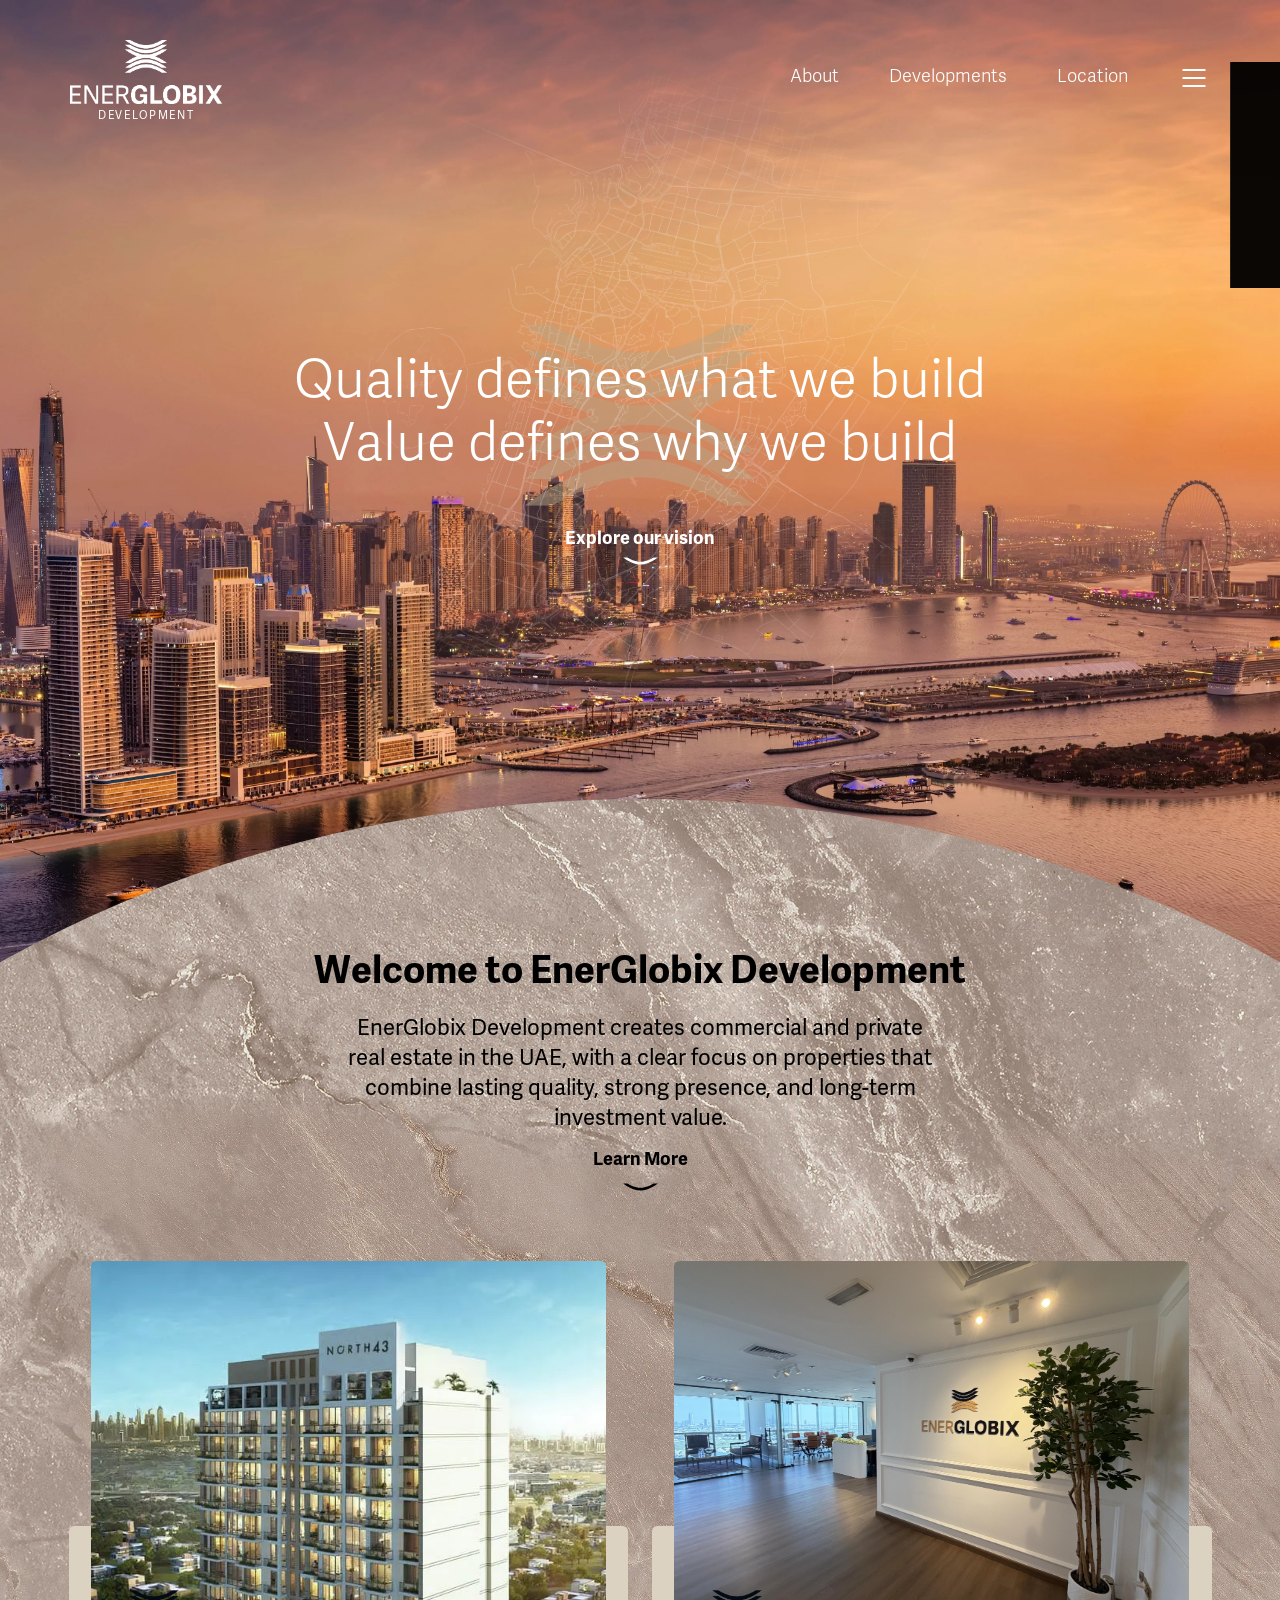
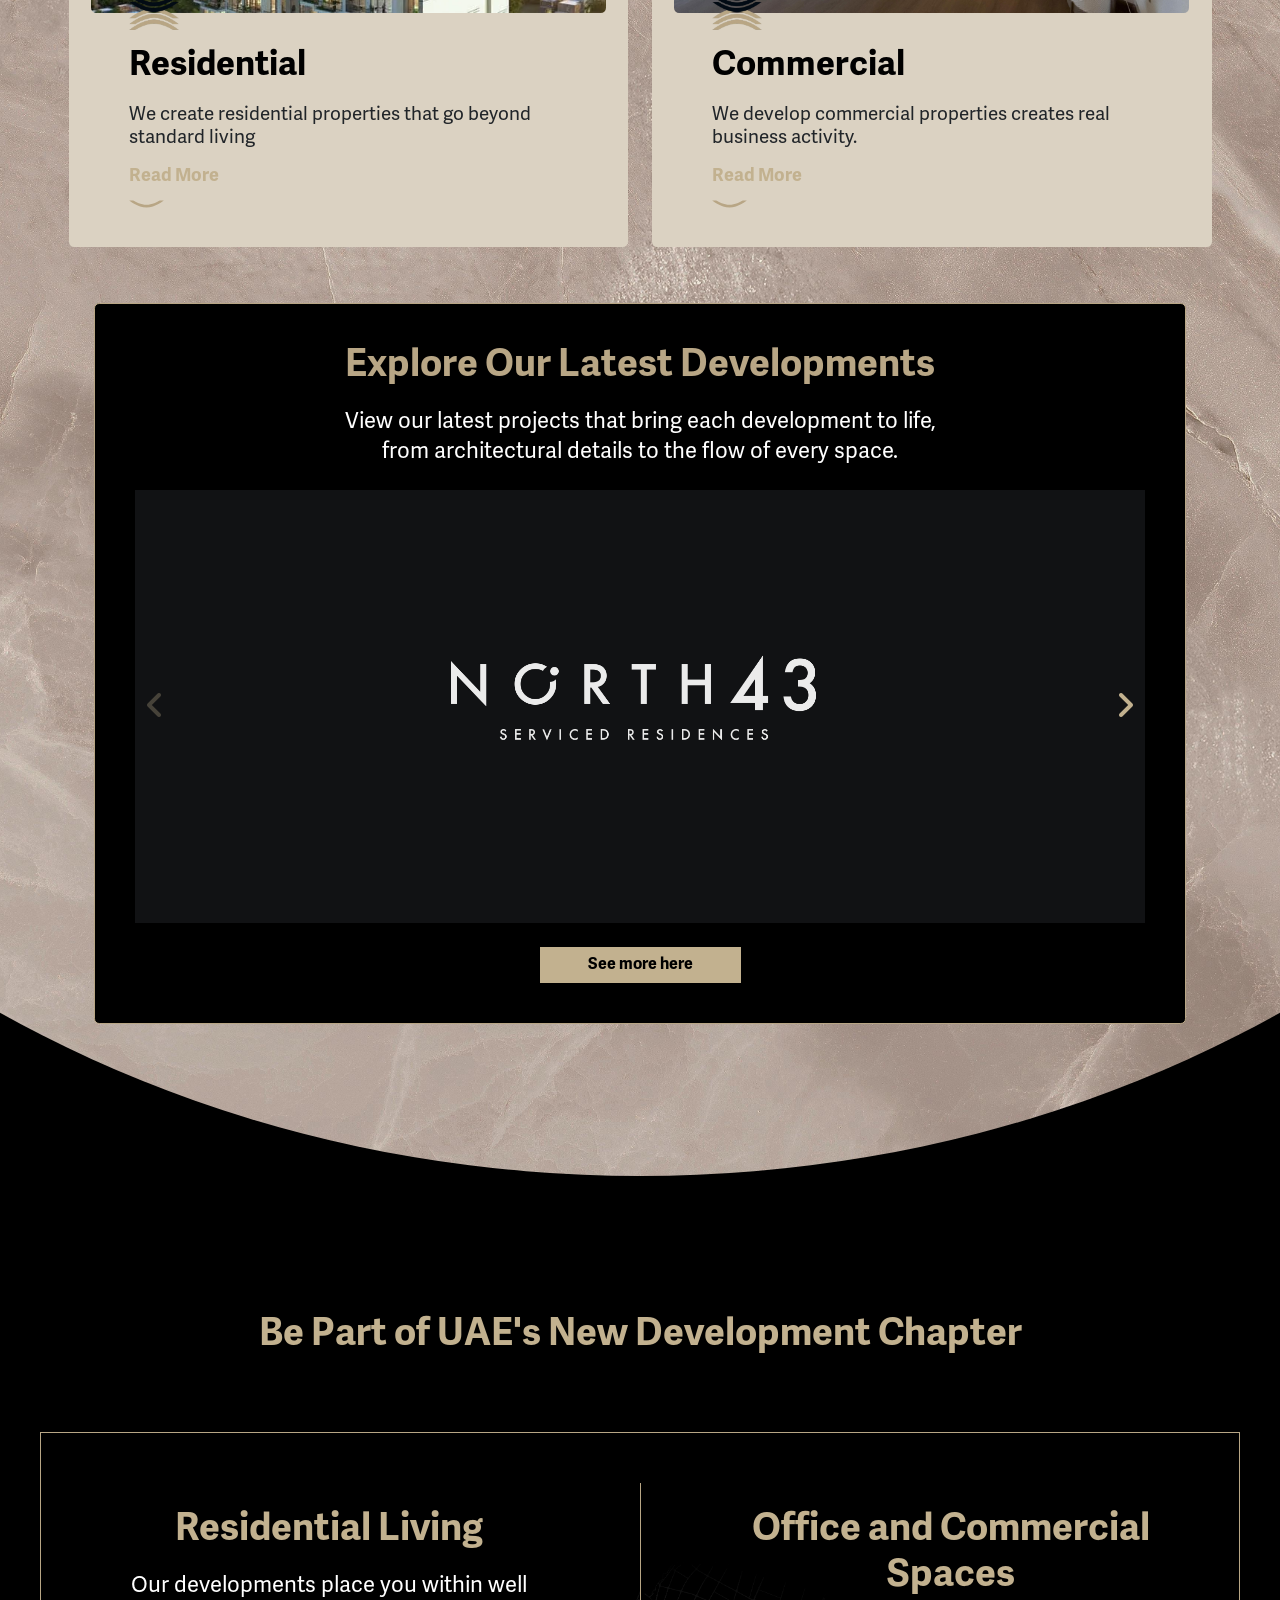
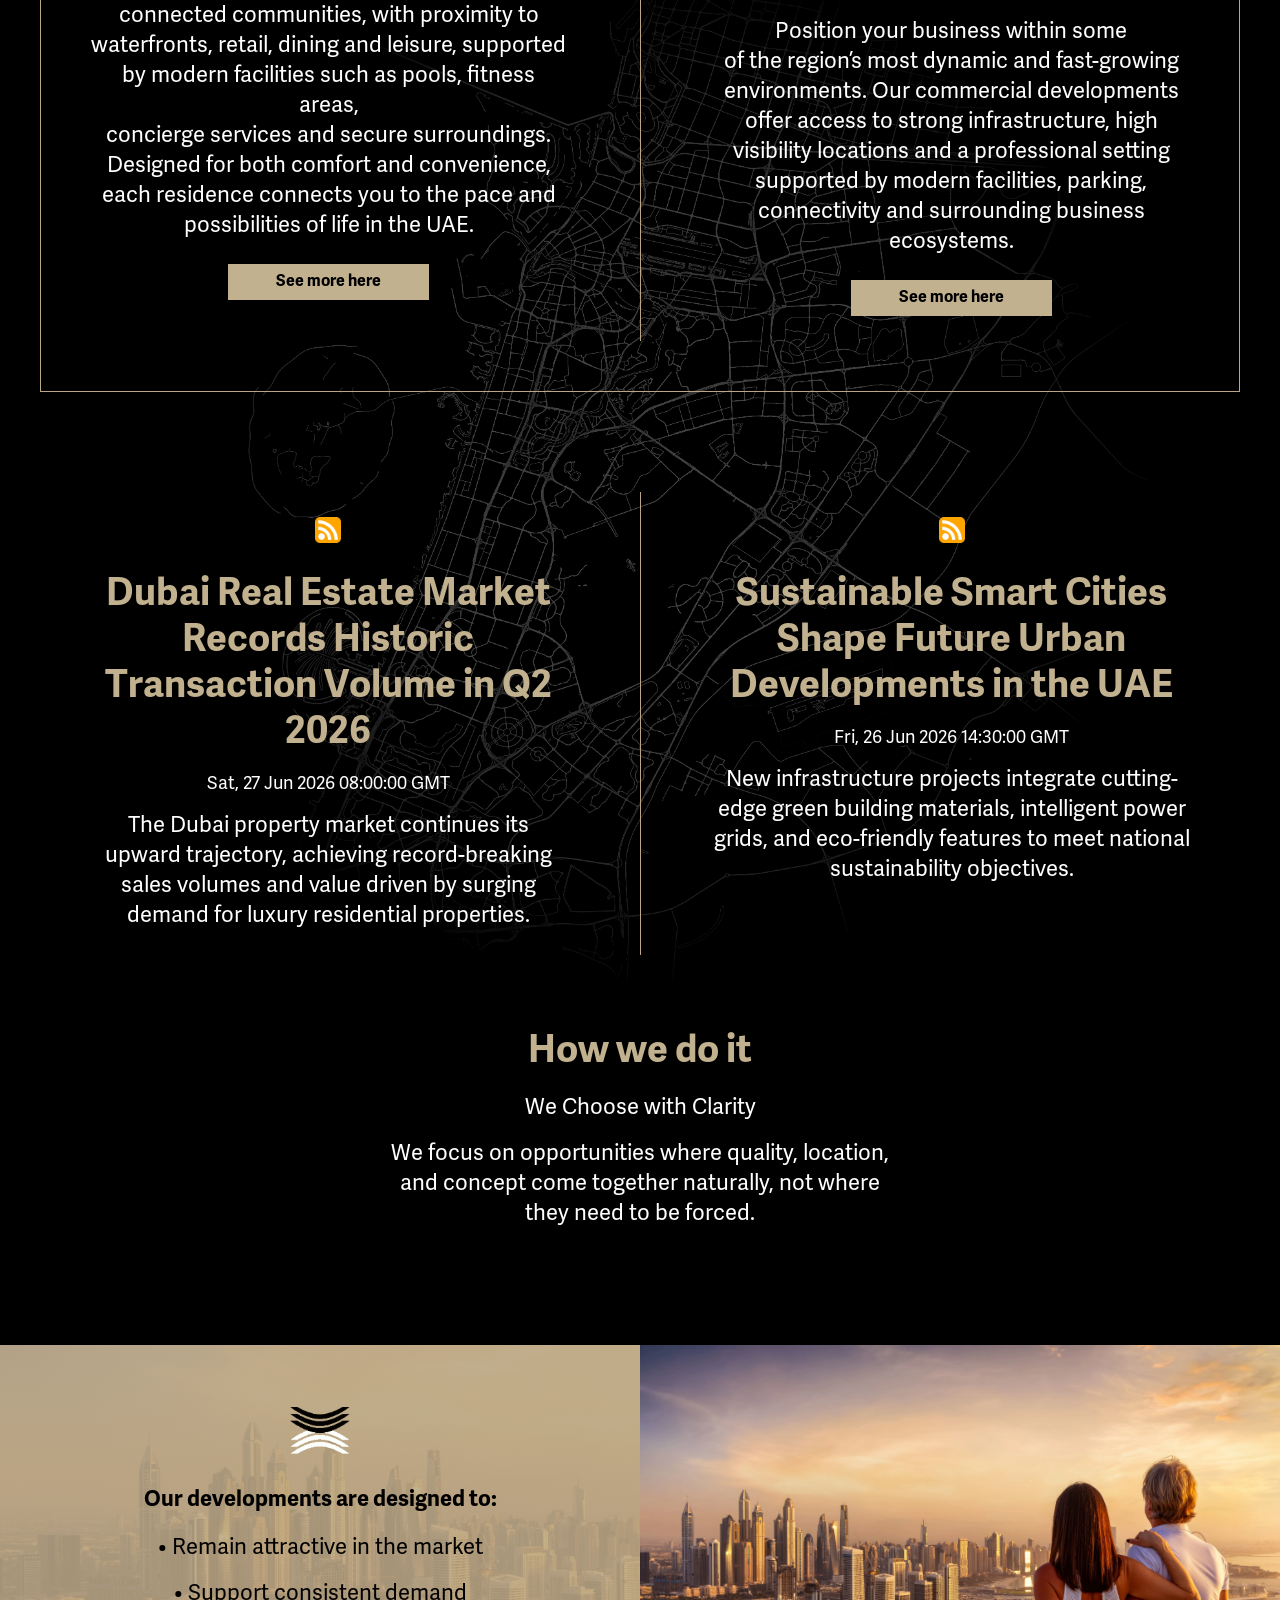
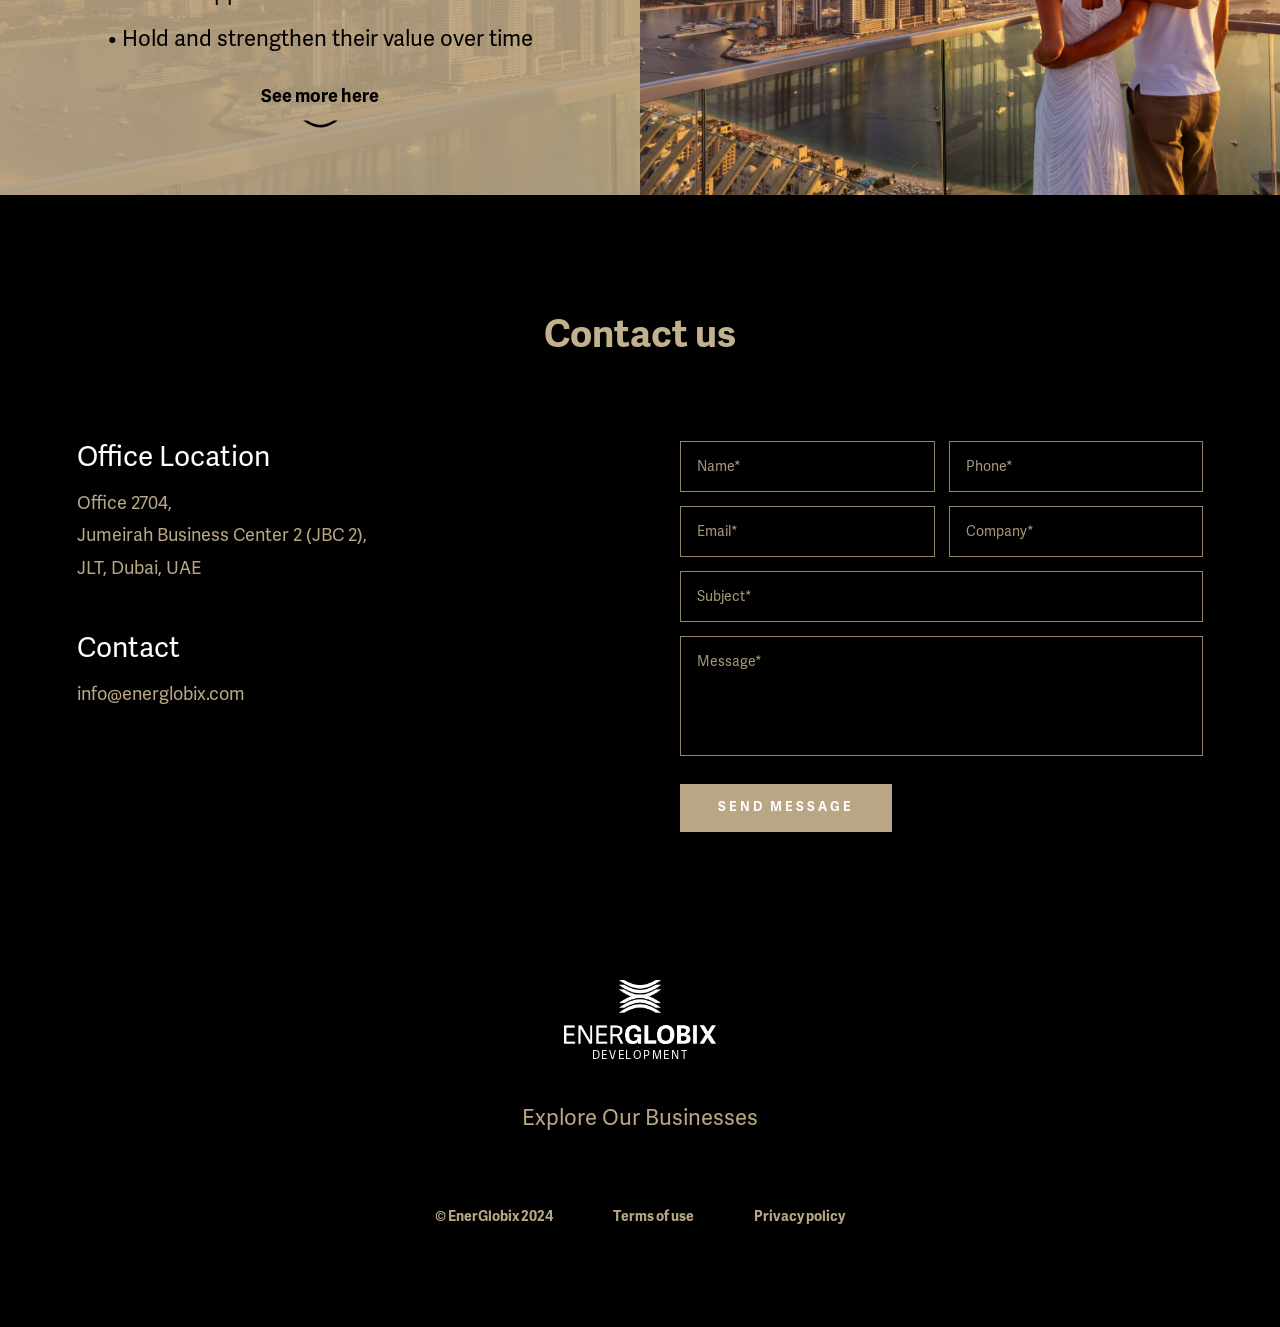
==== commit 437803f9: "addin all the changes" ====
--- a/index.html
+++ b/index.html
@@ -40,6 +40,77 @@
       }
       #nextBtn.overlap-slider-next {
         right: 0.75rem !important;
+      }
+      #sliderTrack .overlap-slide {
+        flex: 0 0 100% !important;
+        width: 100% !important;
+        max-width: 100% !important;
+      }
+      .approach-accordion-card {
+        max-width: 100%;
+        overflow: hidden;
+      }
+      @media (max-width: 576px) {
+        .approach-accordion-card .energlobix__title {
+          font-size: 1.6rem !important;
+          line-height: 1.3 !important;
+        }
+        .approach-accordion-card .energlobix__text {
+          font-size: 1.1rem !important;
+          line-height: 1.4 !important;
+        }
+      }
+      .latest-news-section {
+        display: flex !important;
+        justify-content: center !important;
+        gap: 73px !important;
+        width: 100% !important;
+        max-width: 1200px !important;
+        margin: 25px auto !important;
+      }
+      .latest-news {
+        flex: 1 1 0% !important;
+        display: flex !important;
+        flex-direction: column !important;
+        align-items: center !important;
+        text-align: center !important;
+        min-width: 0 !important;
+      }
+      .news-title {
+        display: flex !important;
+        flex-direction: column !important;
+        align-items: center !important;
+        justify-content: center !important;
+        gap: 20px !important;
+      }
+      .feed-image {
+        width: 26.25px !important;
+        margin-bottom: 10px !important;
+      }
+      .vertical-divider {
+        width: 1px !important;
+        flex: 0 0 1px !important;
+        background-color: var(--gold-color, #dbd2c2) !important;
+        align-self: stretch !important;
+      }
+      @media (max-width: 768px) {
+        .latest-news-section {
+          flex-direction: column !important;
+          gap: 30px !important;
+          margin: 15px auto !important;
+        }
+        .latest-news {
+          flex: 1 1 auto !important;
+          width: 100% !important;
+          max-width: 100% !important;
+        }
+        .vertical-divider {
+          width: 100% !important;
+          height: 1px !important;
+          flex: 0 0 1px !important;
+          align-self: stretch !important;
+          margin: 0 !important;
+        }
       }
     </style>
   </head>
@@ -359,496 +430,259 @@
             </div>
           </div>
 
-          <div class="row justify-content-center">
-            <div class="col-lg-12 col-md-12 col-sm-12">
+          <div class="container px-3 px-sm-4">
+            <div class="row justify-content-center">
               <div
-                id="approach-accordion"
-                class="approach-accordion-card gold-border"
+                style="
+                  padding-left: 0px !important;
+                  padding-right: 0px !important;
+                "
+                class="col-lg-12 col-md-12 col-sm-12"
               >
-                <h1
-                  class="energlobix__title text-center text-gold font-adelle-sans-bold"
+                <div
+                  id="approach-accordion"
+                  class="approach-accordion-card gold-border"
                 >
-                  Explore Our Latest Developments
-                </h1>
-
-                <p
-                  class="energlobix__text mt-2 text-center text-white font-adelle-sans-regular"
-                >
-                  View our latest projects that bring each development to life,
-                  <br class="hide-on-mobile" />
-                  from architectural details to the flow of every space.
-                </p>
-
-                <div class="w-100 position-relative overlap-slider-wrap mt-2">
-                  <!-- Navigation Arrows -->
-                  <button
-                    id="prevBtn"
-                    class="overlap-slider-btn overlap-slider-prev"
+                  <h1
+                    class="energlobix__title text-center text-gold font-adelle-sans-bold"
                   >
-                    <i class="fa-solid fa-angle-left"></i>
-                  </button>
-                  <button
-                    id="nextBtn"
-                    class="overlap-slider-btn overlap-slider-next"
+                    Explore Our Latest Developments
+                  </h1>
+
+                  <p
+                    class="energlobix__text mt-2 text-center text-white font-adelle-sans-regular"
                   >
-                    <i class="fa-solid fa-angle-right"></i>
-                  </button>
-
-                  <!-- Slider Container -->
-                  <div class="overflow-hidden w-100">
-                    <div id="sliderTrack" class="overlap-slider-track d-flex">
-                      <div class="overlap-slide">
-                        <img
-                          src="assets/Links/all-brochure-image/img25.jpg"
-                          alt="Brochure Image img25"
-                          loading="lazy"
-                        />
-                      </div>
-                      <div class="overlap-slide">
-                        <img
-                          src="assets/Links/all-brochure-image/img27 (2).jpg"
-                          alt="Brochure Image img27 (2)"
-                          loading="lazy"
-                        />
-                      </div>
-                      <!-- <div class="overlap-slide">
-                        <img
-                          src="assets/Links/all-brochure-image/img27 (3).jpg"
-                          alt="Brochure Image img27 (3)"
-                          loading="lazy"
-                        />
-                      </div> -->
-                      <div class="overlap-slide">
-                        <img
-                          src="assets/Links/all-brochure-image/img27.jpg"
-                          alt="Brochure Image img27"
-                          loading="lazy"
-                        />
-                      </div>
-                      <div class="overlap-slide">
-                        <img
-                          src="assets/Links/all-brochure-image/img37.jpg"
-                          alt="Brochure Image img37"
-                          loading="lazy"
-                        />
-                      </div>
-                      <div class="overlap-slide">
-                        <img
-                          src="assets/Links/all-brochure-image/img46.jpg"
-                          alt="Brochure Image img46"
-                          loading="lazy"
-                        />
-                      </div>
-                      <div class="overlap-slide">
-                        <img
-                          src="assets/Links/all-brochure-image/img49.jpg"
-                          alt="Brochure Image img49"
-                          loading="lazy"
-                        />
-                      </div>
-                      <div class="overlap-slide">
-                        <img
-                          src="assets/Links/all-brochure-image/img50.jpg"
-                          alt="Brochure Image img50"
-                          loading="lazy"
-                        />
-                      </div>
-                      <div class="overlap-slide">
-                        <img
-                          src="assets/Links/all-brochure-image/img51 (2).jpg"
-                          alt="Brochure Image img51 (2)"
-                          loading="lazy"
-                        />
-                      </div>
-                      <!-- <div class="overlap-slide">
-                        <img
-                          src="assets/Links/all-brochure-image/img51 (3).jpg"
-                          alt="Brochure Image img51 (3)"
-                          loading="lazy"
-                        />
-                      </div> -->
-                      <div class="overlap-slide">
-                        <img
-                          src="assets/Links/all-brochure-image/img51.jpg"
-                          alt="Brochure Image img51"
-                          loading="lazy"
-                        />
-                      </div>
-                      <div class="overlap-slide">
-                        <img
-                          src="assets/Links/all-brochure-image/img52.jpg"
-                          alt="Brochure Image img52"
-                          loading="lazy"
-                        />
-                      </div>
-                      <div class="overlap-slide">
-                        <img
-                          src="assets/Links/all-brochure-image/img53.jpg"
-                          alt="Brochure Image img53"
-                          loading="lazy"
-                        />
-                      </div>
-                      <div class="overlap-slide">
-                        <img
-                          src="assets/Links/all-brochure-image/img61.jpg"
-                          alt="Brochure Image img61"
-                          loading="lazy"
-                        />
-                      </div>
-                      <div class="overlap-slide">
-                        <img
-                          src="assets/Links/all-brochure-image/img63.jpg"
-                          alt="Brochure Image img63"
-                          loading="lazy"
-                        />
-                      </div>
-                      <div class="overlap-slide">
-                        <img
-                          src="assets/Links/all-brochure-image/img65.jpg"
-                          alt="Brochure Image img65"
-                          loading="lazy"
-                        />
-                      </div>
-                      <div class="overlap-slide">
-                        <img
-                          src="assets/Links/all-brochure-image/img67.jpg"
-                          alt="Brochure Image img67"
-                          loading="lazy"
-                        />
-                      </div>
-                      <div class="overlap-slide">
-                        <img
-                          src="assets/Links/all-brochure-image/img68.jpg"
-                          alt="Brochure Image img68"
-                          loading="lazy"
-                        />
-                      </div>
-                      <div class="overlap-slide">
-                        <img
-                          src="assets/Links/all-brochure-image/img72.jpg"
-                          alt="Brochure Image img72"
-                          loading="lazy"
-                        />
-                      </div>
-                      <div class="overlap-slide">
-                        <img
-                          src="assets/Links/all-brochure-image/img74.jpg"
-                          alt="Brochure Image img74"
-                          loading="lazy"
-                        />
-                      </div>
-                      <div class="overlap-slide">
-                        <img
-                          src="assets/Links/all-brochure-image/img75.jpg"
-                          alt="Brochure Image img75"
-                          loading="lazy"
-                        />
-                      </div>
-                      <div class="overlap-slide">
-                        <img
-                          src="assets/Links/all-brochure-image/img76.jpg"
-                          alt="Brochure Image img76"
-                          loading="lazy"
-                        />
-                      </div>
-                      <div class="overlap-slide">
-                        <img
-                          src="assets/Links/all-brochure-image/img78.jpg"
-                          alt="Brochure Image img78"
-                          loading="lazy"
-                        />
-                      </div>
-                      <div class="overlap-slide">
-                        <img
-                          src="assets/Links/all-brochure-image/img80 (2).jpg"
-                          alt="Brochure Image img80 (2)"
-                          loading="lazy"
-                        />
-                      </div>
-                      <!-- <div class="overlap-slide">
-                        <img
-                          src="assets/Links/all-brochure-image/img80 (3).jpg"
-                          alt="Brochure Image img80 (3)"
-                          loading="lazy"
-                        />
-                      </div> -->
-                      <div class="overlap-slide">
-                        <img
-                          src="assets/Links/all-brochure-image/img80.jpg"
-                          alt="Brochure Image img80"
-                          loading="lazy"
-                        />
-                      </div>
-                      <div class="overlap-slide">
-                        <img
-                          src="assets/Links/all-brochure-image/img87.jpg"
-                          alt="Brochure Image img87"
-                          loading="lazy"
-                        />
-                      </div>
-                      <div class="overlap-slide">
-                        <img
-                          src="assets/Links/all-brochure-image/img89.jpg"
-                          alt="Brochure Image img89"
-                          loading="lazy"
-                        />
-                      </div>
-                      <div class="overlap-slide">
-                        <img
-                          src="assets/Links/all-brochure-image/img90.jpg"
-                          alt="Brochure Image img90"
-                          loading="lazy"
-                        />
-                      </div>
-                      <div class="overlap-slide">
-                        <img
-                          src="assets/Links/all-brochure-image/img97.jpg"
-                          alt="Brochure Image img97"
-                          loading="lazy"
-                        />
-                      </div>
-                      <div class="overlap-slide">
-                        <img
-                          src="assets/Links/all-brochure-image/img103.jpg"
-                          alt="Brochure Image img103"
-                          loading="lazy"
-                        />
-                      </div>
-                      <div class="overlap-slide">
-                        <img
-                          src="assets/Links/all-brochure-image/img105.jpg"
-                          alt="Brochure Image img105"
-                          loading="lazy"
-                        />
-                      </div>
-                      <div class="overlap-slide">
-                        <img
-                          src="assets/Links/all-brochure-image/img106.jpg"
-                          alt="Brochure Image img106"
-                          loading="lazy"
-                        />
-                      </div>
-                      <div class="overlap-slide">
-                        <img
-                          src="assets/Links/all-brochure-image/img107.jpg"
-                          alt="Brochure Image img107"
-                          loading="lazy"
-                        />
-                      </div>
-                      <div class="overlap-slide">
-                        <img
-                          src="assets/Links/all-brochure-image/img118.jpg"
-                          alt="Brochure Image img118"
-                          loading="lazy"
-                        />
-                      </div>
-                      <div class="overlap-slide">
-                        <img
-                          src="assets/Links/all-brochure-image/img120.jpg"
-                          alt="Brochure Image img120"
-                          loading="lazy"
-                        />
-                      </div>
-                      <div class="overlap-slide">
-                        <img
-                          src="assets/Links/all-brochure-image/img121.jpg"
-                          alt="Brochure Image img121"
-                          loading="lazy"
-                        />
-                      </div>
-                      <div class="overlap-slide">
-                        <img
-                          src="assets/Links/all-brochure-image/img123.jpg"
-                          alt="Brochure Image img123"
-                          loading="lazy"
-                        />
-                      </div>
-                      <div class="overlap-slide">
-                        <img
-                          src="assets/Links/all-brochure-image/img127.jpg"
-                          alt="Brochure Image img127"
-                          loading="lazy"
-                        />
-                      </div>
-                      <div class="overlap-slide">
-                        <img
-                          src="assets/Links/all-brochure-image/img140.jpg"
-                          alt="Brochure Image img140"
-                          loading="lazy"
-                        />
-                      </div>
-                      <div class="overlap-slide">
-                        <img
-                          src="assets/Links/all-brochure-image/img141 (2).jpg"
-                          alt="Brochure Image img141 (2)"
-                          loading="lazy"
-                        />
-                      </div>
-                      <!-- <div class="overlap-slide">
-                        <img
-                          src="assets/Links/all-brochure-image/img141 (3).jpg"
-                          alt="Brochure Image img141 (3)"
-                          loading="lazy"
-                        />
-                      </div> -->
-                      <div class="overlap-slide">
-                        <img
-                          src="assets/Links/all-brochure-image/img141.jpg"
-                          alt="Brochure Image img141"
-                          loading="lazy"
-                        />
-                      </div>
-                      <div class="overlap-slide">
-                        <img
-                          src="assets/Links/all-brochure-image/img143.jpg"
-                          alt="Brochure Image img143"
-                          loading="lazy"
-                        />
-                      </div>
-                      <div class="overlap-slide">
-                        <img
-                          src="assets/Links/all-brochure-image/img144.jpg"
-                          alt="Brochure Image img144"
-                          loading="lazy"
-                        />
-                      </div>
-                      <div class="overlap-slide">
-                        <img
-                          src="assets/Links/all-brochure-image/img145.jpg"
-                          alt="Brochure Image img145"
-                          loading="lazy"
-                        />
-                      </div>
-                      <div class="overlap-slide">
-                        <img
-                          src="assets/Links/all-brochure-image/img146.jpg"
-                          alt="Brochure Image img146"
-                          loading="lazy"
-                        />
-                      </div>
-                      <div class="overlap-slide">
-                        <img
-                          src="assets/Links/all-brochure-image/img147.jpg"
-                          alt="Brochure Image img147"
-                          loading="lazy"
-                        />
-                      </div>
-                      <div class="overlap-slide">
-                        <img
-                          src="assets/Links/all-brochure-image/img148.jpg"
-                          alt="Brochure Image img148"
-                          loading="lazy"
-                        />
-                      </div>
-                      <div class="overlap-slide">
-                        <img
-                          src="assets/Links/all-brochure-image/img156.jpg"
-                          alt="Brochure Image img156"
-                          loading="lazy"
-                        />
-                      </div>
-                      <div class="overlap-slide">
-                        <img
-                          src="assets/Links/all-brochure-image/img168.jpg"
-                          alt="Brochure Image img168"
-                          loading="lazy"
-                        />
-                      </div>
-                      <div class="overlap-slide">
-                        <img
-                          src="assets/Links/all-brochure-image/img170.jpg"
-                          alt="Brochure Image img170"
-                          loading="lazy"
-                        />
-                      </div>
-                      <div class="overlap-slide">
-                        <img
-                          src="assets/Links/all-brochure-image/img172.jpg"
-                          alt="Brochure Image img172"
-                          loading="lazy"
-                        />
-                      </div>
-                      <div class="overlap-slide">
-                        <img
-                          src="assets/Links/all-brochure-image/img174.jpg"
-                          alt="Brochure Image img174"
-                          loading="lazy"
-                        />
-                      </div>
-                      <!-- <div class="overlap-slide">
-                        <img
-                          src="assets/Links/all-brochure-image/img186.jpg"
-                          alt="Brochure Image img186"
-                          loading="lazy"
-                        />
-                      </div>
-                      <div class="overlap-slide">
-                        <img
-                          src="assets/Links/all-brochure-image/img187.jpg"
-                          alt="Brochure Image img187"
-                          loading="lazy"
-                        />
-                      </div>
-                      <div class="overlap-slide">
-                        <img
-                          src="assets/Links/all-brochure-image/img189.jpg"
-                          alt="Brochure Image img189"
-                          loading="lazy"
-                        />
-                      </div>
-                      <div class="overlap-slide">
-                        <img
-                          src="assets/Links/all-brochure-image/img190.jpg"
-                          alt="Brochure Image img190"
-                          loading="lazy"
-                        />
-                      </div>
-                      <div class="overlap-slide">
-                        <img
-                          src="assets/Links/all-brochure-image/img191.jpg"
-                          alt="Brochure Image img191"
-                          loading="lazy"
-                        />
-                      </div>
-                      <div class="overlap-slide">
-                        <img
-                          src="assets/Links/all-brochure-image/img192.jpg"
-                          alt="Brochure Image img192"
-                          loading="lazy"
-                        />
-                      </div> -->
-                      <div class="overlap-slide">
-                        <img
-                          src="assets/Links/all-brochure-image/img288.jpg"
-                          alt="Brochure Image img288"
-                          loading="lazy"
-                        />
-                      </div>
-                      <div class="overlap-slide">
-                        <img
-                          src="assets/Links/all-brochure-image/img289.jpg"
-                          alt="Brochure Image img289"
-                          loading="lazy"
-                        />
-                      </div>
-                      <div class="overlap-slide">
-                        <img
-                          src="assets/Links/all-brochure-image/img291.jpg"
-                          alt="Brochure Image img291"
-                          loading="lazy"
-                        />
+                    View our latest projects that bring each development to
+                    life,
+                    <br class="hide-on-mobile" />
+                    from architectural details to the flow of every space.
+                  </p>
+
+                  <div class="w-100 position-relative overlap-slider-wrap mt-2">
+                    <!-- Navigation Arrows -->
+                    <button
+                      id="prevBtn"
+                      class="overlap-slider-btn overlap-slider-prev"
+                    >
+                      <i class="fa-solid fa-angle-left"></i>
+                    </button>
+                    <button
+                      id="nextBtn"
+                      class="overlap-slider-btn overlap-slider-next"
+                    >
+                      <i class="fa-solid fa-angle-right"></i>
+                    </button>
+
+                    <!-- Slider Container -->
+                    <div class="overflow-hidden w-100">
+                      <div id="sliderTrack" class="overlap-slider-track d-flex">
+                        <div class="overlap-slide">
+                          <img
+                            src="assets/Links/all-brochure-image/North 43 - Brochure-1-8_page-0001.jpg"
+                            alt="North 43 Brochure Page 1"
+                            loading="lazy"
+                          />
+                        </div>
+                        <div class="overlap-slide">
+                          <img
+                            src="assets/Links/all-brochure-image/North 43 - Brochure-1-8_page-0002.jpg"
+                            alt="North 43 Brochure Page 2"
+                            loading="lazy"
+                          />
+                        </div>
+                        <div class="overlap-slide">
+                          <img
+                            src="assets/Links/all-brochure-image/North 43 - Brochure-1-8_page-0003.jpg"
+                            alt="North 43 Brochure Page 3"
+                            loading="lazy"
+                          />
+                        </div>
+                        <div class="overlap-slide">
+                          <img
+                            src="assets/Links/all-brochure-image/North 43 - Brochure-1-8_page-0004.jpg"
+                            alt="North 43 Brochure Page 4"
+                            loading="lazy"
+                          />
+                        </div>
+                        <div class="overlap-slide">
+                          <img
+                            src="assets/Links/all-brochure-image/North 43 - Brochure-1-8_page-0005.jpg"
+                            alt="North 43 Brochure Page 5"
+                            loading="lazy"
+                          />
+                        </div>
+                        <div class="overlap-slide">
+                          <img
+                            src="assets/Links/all-brochure-image/North 43 - Brochure-1-8_page-0006.jpg"
+                            alt="North 43 Brochure Page 6"
+                            loading="lazy"
+                          />
+                        </div>
+                        <div class="overlap-slide">
+                          <img
+                            src="assets/Links/all-brochure-image/North 43 - Brochure-1-8_page-0007.jpg"
+                            alt="North 43 Brochure Page 7"
+                            loading="lazy"
+                          />
+                        </div>
+                        <div class="overlap-slide">
+                          <img
+                            src="assets/Links/all-brochure-image/North 43 - Brochure-1-8_page-0008.jpg"
+                            alt="North 43 Brochure Page 8"
+                            loading="lazy"
+                          />
+                        </div>
+                        <div class="overlap-slide">
+                          <img
+                            src="assets/Links/all-brochure-image/North 43 - Brochure-9-16_page-0001.jpg"
+                            alt="North 43 Brochure Page 9"
+                            loading="lazy"
+                          />
+                        </div>
+                        <div class="overlap-slide">
+                          <img
+                            src="assets/Links/all-brochure-image/North 43 - Brochure-9-16_page-0002.jpg"
+                            alt="North 43 Brochure Page 10"
+                            loading="lazy"
+                          />
+                        </div>
+                        <div class="overlap-slide">
+                          <img
+                            src="assets/Links/all-brochure-image/North 43 - Brochure-9-16_page-0003.jpg"
+                            alt="North 43 Brochure Page 11"
+                            loading="lazy"
+                          />
+                        </div>
+                        <div class="overlap-slide">
+                          <img
+                            src="assets/Links/all-brochure-image/North 43 - Brochure-9-16_page-0004.jpg"
+                            alt="North 43 Brochure Page 12"
+                            loading="lazy"
+                          />
+                        </div>
+                        <div class="overlap-slide">
+                          <img
+                            src="assets/Links/all-brochure-image/North 43 - Brochure-9-16_page-0005.jpg"
+                            alt="North 43 Brochure Page 13"
+                            loading="lazy"
+                          />
+                        </div>
+                        <div class="overlap-slide">
+                          <img
+                            src="assets/Links/all-brochure-image/North 43 - Brochure-9-16_page-0006.jpg"
+                            alt="North 43 Brochure Page 14"
+                            loading="lazy"
+                          />
+                        </div>
+                        <div class="overlap-slide">
+                          <img
+                            src="assets/Links/all-brochure-image/North 43 - Brochure-9-16_page-0007.jpg"
+                            alt="North 43 Brochure Page 15"
+                            loading="lazy"
+                          />
+                        </div>
+                        <div class="overlap-slide">
+                          <img
+                            src="assets/Links/all-brochure-image/North 43 - Brochure-9-16_page-0008.jpg"
+                            alt="North 43 Brochure Page 16"
+                            loading="lazy"
+                          />
+                        </div>
+                        <div class="overlap-slide">
+                          <img
+                            src="assets/Links/all-brochure-image/North 43 - Brochure-17-24_page-0001.jpg"
+                            alt="North 43 Brochure Page 17"
+                            loading="lazy"
+                          />
+                        </div>
+                        <div class="overlap-slide">
+                          <img
+                            src="assets/Links/all-brochure-image/North 43 - Brochure-17-24_page-0002.jpg"
+                            alt="North 43 Brochure Page 18"
+                            loading="lazy"
+                          />
+                        </div>
+                        <div class="overlap-slide">
+                          <img
+                            src="assets/Links/all-brochure-image/North 43 - Brochure-17-24_page-0003.jpg"
+                            alt="North 43 Brochure Page 19"
+                            loading="lazy"
+                          />
+                        </div>
+                        <div class="overlap-slide">
+                          <img
+                            src="assets/Links/all-brochure-image/North 43 - Brochure-17-24_page-0004.jpg"
+                            alt="North 43 Brochure Page 20"
+                            loading="lazy"
+                          />
+                        </div>
+                        <div class="overlap-slide">
+                          <img
+                            src="assets/Links/all-brochure-image/North 43 - Brochure-17-24_page-0005.jpg"
+                            alt="North 43 Brochure Page 21"
+                            loading="lazy"
+                          />
+                        </div>
+                        <div class="overlap-slide">
+                          <img
+                            src="assets/Links/all-brochure-image/North 43 - Brochure-17-24_page-0006.jpg"
+                            alt="North 43 Brochure Page 22"
+                            loading="lazy"
+                          />
+                        </div>
+                        <div class="overlap-slide">
+                          <img
+                            src="assets/Links/all-brochure-image/North 43 - Brochure-17-24_page-0007.jpg"
+                            alt="North 43 Brochure Page 23"
+                            loading="lazy"
+                          />
+                        </div>
+                        <div class="overlap-slide">
+                          <img
+                            src="assets/Links/all-brochure-image/North 43 - Brochure-17-24_page-0008.jpg"
+                            alt="North 43 Brochure Page 24"
+                            loading="lazy"
+                          />
+                        </div>
+                        <div class="overlap-slide">
+                          <img
+                            src="assets/Links/all-brochure-image/North 43 - Brochure-25-28_page-0001.jpg"
+                            alt="North 43 Brochure Page 25"
+                            loading="lazy"
+                          />
+                        </div>
+                        <div class="overlap-slide">
+                          <img
+                            src="assets/Links/all-brochure-image/North 43 - Brochure-25-28_page-0002.jpg"
+                            alt="North 43 Brochure Page 26"
+                            loading="lazy"
+                          />
+                        </div>
+                        <div class="overlap-slide">
+                          <img
+                            src="assets/Links/all-brochure-image/North 43 - Brochure-25-28_page-0003.jpg"
+                            alt="North 43 Brochure Page 27"
+                            loading="lazy"
+                          />
+                        </div>
+                        <div class="overlap-slide">
+                          <img
+                            src="assets/Links/all-brochure-image/North 43 - Brochure-25-28_page-0004.jpg"
+                            alt="North 43 Brochure Page 28"
+                            loading="lazy"
+                          />
+                        </div>
                       </div>
                     </div>
-                    </div>
                   </div>
-                </div>
-
-                <a
-                  href="how-we-do-it.html"
-                  class="description-link description-link-custom mt-4 font-adelle-sans-bold lh-1 text-black d-flex align-items-center justify-content-center text-decoration-none"
-                >
-                  See more here
-                </a>
+
+                  <a
+                    href="how-we-do-it.html"
+                    class="description-link description-link-custom mt-4 font-adelle-sans-bold lh-1 text-black d-flex align-items-center justify-content-center text-decoration-none"
+                  >
+                    See more here
+                  </a>
+                </div>
               </div>
             </div>
           </div>
@@ -865,7 +699,7 @@
           />
           <div class="commodities-content-wrapper">
             <div
-              class="energlobix__title text-center text-gold font-adelle-sans-bold"
+              class="energlobix__title text-center mb-5 text-gold font-adelle-sans-bold"
             >
               Be Part of UAE's New Development Chapter
             </div>
@@ -948,9 +782,80 @@
             </div>
 
             <div
-              class="energlobix__title text-center mb-5 mt-5 text-gold font-adelle-sans-bold"
+              class="latest-news-section my-5 container"
+              style="border: none !important"
             >
-              RRS NEWs feed - real estate
+              <div class="latest-news">
+                <div class="news-title">
+                  <img
+                    class="feed-image"
+                    src="assets/images/Generic_Feed-icon.svg.png"
+                    alt="Feed Icon"
+                  />
+                  <div
+                    class="energlobix__title text-gold font-adelle-sans-bold"
+                  >
+                    <a
+                      href="#"
+                      target="_blank"
+                      rel="noopener noreferrer"
+                      style="text-decoration: none; color: inherit"
+                    >
+                      Dubai Real Estate Market Records Historic Transaction
+                      Volume in Q2 2026
+                    </a>
+                  </div>
+                </div>
+                <div
+                  class="learn-more mt-3 text-center text-white font-adelle-sans-regular"
+                >
+                  Sat, 27 Jun 2026 08:00:00 GMT
+                </div>
+                <div
+                  class="energlobix__text mt-3 text-center text-white font-adelle-sans-regular"
+                >
+                  The Dubai property market continues its upward trajectory,
+                  achieving record-breaking sales volumes and value driven by
+                  surging demand for luxury residential properties.
+                </div>
+              </div>
+
+              <div class="vertical-divider"></div>
+
+              <div class="latest-news">
+                <div class="news-title">
+                  <img
+                    class="feed-image"
+                    src="assets/images/Generic_Feed-icon.svg.png"
+                    alt="Feed Icon"
+                  />
+                  <div
+                    class="energlobix__title text-gold font-adelle-sans-bold"
+                  >
+                    <a
+                      href="#"
+                      target="_blank"
+                      rel="noopener noreferrer"
+                      style="text-decoration: none; color: inherit"
+                    >
+                      Sustainable Smart Cities Shape Future Urban Developments
+                      in the UAE
+                    </a>
+                  </div>
+                </div>
+                <div
+                  class="learn-more mt-3 text-center text-white font-adelle-sans-regular"
+                >
+                  Fri, 26 Jun 2026 14:30:00 GMT
+                </div>
+                <div
+                  class="energlobix__text mt-3 text-center text-white font-adelle-sans-regular"
+                >
+                  New infrastructure projects integrate cutting-edge green
+                  building materials, intelligent power grids, and eco-friendly
+                  features to meet national sustainability objectives.
+                </div>
+              </div>
             </div>
 
             <div
@@ -1047,6 +952,7 @@
             style="
               background-image: url(&quot;assets/Links/compressed-img/split-right-1.webp&quot;);
               background-size: cover;
+              background-position: right 50%;
             "
           ></div>
 
@@ -1055,7 +961,7 @@
             style="
               background-image: url(&quot;assets/Links/compressed-img/split-right-1.webp&quot;);
               background-size: cover;
-              background-position: 50% 50%;
+              background-position: right 50%;
             "
           ></div>
         </div>
@@ -1237,7 +1143,7 @@
         const totalSlides = slides.length;
 
         function getVisibleSlidesCount() {
-          return 2;
+          return 1;
         }
 
         function updateSlider() {
--- a/assets/css/local.css
+++ b/assets/css/local.css
@@ -267,8 +267,8 @@
   .energlobix__card-title-2,
   .energlobix__card-text,
   .common-heading {
-    padding-left: 16px !important;
-    padding-right: 16px !important;
+    padding-left: 20px !important;
+    padding-right: 20px !important;
   }
 
   .card-content-2 .energlobix__card-title {
@@ -342,11 +342,16 @@
 
 html {
   scroll-behavior: smooth;
+  overflow-x: hidden;
 }
 
 body {
   font-family: "MinionPro-Regular", sans-serif;
   margin: 0;
+  overflow-x: hidden;
+  
+  width: 100%;
+  max-width: 100%;
 }
 
 .color-test {
@@ -956,9 +961,15 @@
 }
 
 @media (max-width: 576px) {
-  .dubai-skeleton-overlay {
+  /* .dubai-skeleton-overlay {
     max-width: 280px;
-  }
+  } */
+
+  .hero-mid-section .dubai-skeleton-overlay, .commodities-section .dubai-skeleton-overlay, .who-we-are-about-section .dubai-skeleton-overlay {
+  width: 170%;
+}
+
+
 }
 
 
@@ -1058,7 +1069,7 @@
   overflow: hidden;
   margin-top: -335px;
   /* background: red; */
-  background-image: url("../../assets/Links/compressed-img/circle-img-1.svg");
+  background-image: url("../../assets/Links/compressed-img/circle-img-1.jpg");
   background-size: cover;
   background-position: top center;
   z-index: 2;
@@ -1118,6 +1129,7 @@
 
 .who-we-are-about-section {
   position: relative;
+  overflow: hidden;
   margin-top: -335px;
   background-image: url("../../assets/Links/compressed-img/water-circle.jpg");
   background-size: cover;
@@ -1399,7 +1411,7 @@
 
 @media (max-width: 576px) {
   .about-section {
-    background-image: url("../../assets/Links/compressed-img/circle-img-mob-1.svg");
+    background-image: url("../../assets/Links/compressed-img/circle-img-1.jpg");
     -webkit-mask-image: url("data:image/svg+xml;charset=utf-8,%3Csvg%20width%3D%22430%22%20height%3D%221630%22%20viewBox%3D%220%200%20430%201630%22%20fill%3D%22none%22%20preserveAspectRatio%3D%22none%22%20xmlns%3D%22http%3A//www.w3.org/2000/svg%22%3E%20%3Cellipse%20cx%3D%22215.5%22%20cy%3D%22815%22%20rx%3D%22850.5%22%20ry%3D%22815%22%20fill%3D%22black%22/%3E%20%3C/svg%3E");
     mask-image: url("data:image/svg+xml;charset=utf-8,%3Csvg%20width%3D%22430%22%20height%3D%221630%22%20viewBox%3D%220%200%20430%201630%22%20fill%3D%22none%22%20preserveAspectRatio%3D%22none%22%20xmlns%3D%22http%3A//www.w3.org/2000/svg%22%3E%20%3Cellipse%20cx%3D%22215.5%22%20cy%3D%22815%22%20rx%3D%22850.5%22%20ry%3D%22815%22%20fill%3D%22black%22/%3E%20%3C/svg%3E");
   }
@@ -1496,8 +1508,8 @@
 
 @media (max-width: 576px) {
   .circle-placeholder {
-    width: 40%;
-    margin-bottom: 20px;
+    width: 44%;
+    margin-bottom: 0px;
   }
 }
 
@@ -1723,7 +1735,9 @@
   .how-box-bg3 {
     min-height: 100vw !important;
   }
-}
+
+}
+
 
 .how-section-links {
   cursor: pointer;
@@ -1745,6 +1759,7 @@
   display: flex;
   flex-direction: column;
   align-items: center;
+  overflow: hidden;
 }
 
 .commodities-content-wrapper {
@@ -1811,7 +1826,7 @@
   }
 
   .commodities-section {
-    margin-top: 80px;
+    margin-top: 65px;
   margin-bottom: 80px;
   padding: 0px 0px !important;
 
@@ -1894,6 +1909,10 @@
 
   .contact-form-wrapper {
     width: 100%;
+  }
+
+  .card-content-2{
+    padding-bottom: 10px !important;
   }
 
   .form-grid {
@@ -2423,10 +2442,10 @@
 #overlap-div.overlap-card {
   width: 100%;
   padding: 1.5rem;
-  gap: 2rem;
-}
-
-@media (min-width: 576px) {
+  gap: 1.5rem;
+}
+
+@media (min-width: 576px) { 
   #overlap-div.overlap-card {
     padding: 2rem;
   }
@@ -2435,7 +2454,7 @@
 @media (min-width: 992px) {
   #overlap-div.overlap-card {
     padding: 2.5rem 5rem;
-    gap: 2.5rem;
+    gap: 2rem;
     max-width: 1143px;
     margin: 0 auto;
   }
@@ -2505,10 +2524,7 @@
   text-decoration: none;
 }
 
-/* Slider wrapper — mirrors: w-full relative */
-.overlap-slider-wrap {
-  padding: 0 2.5rem;
-}
+
 
 /* Slider track — mirrors: flex transition-transform duration-500 ease-in-out gap-4 */
 .overlap-slider-track {
@@ -2523,7 +2539,13 @@
 }
 
 #sliderTrack .overlap-slide {
-  flex: 0 0 calc(50% - 8px);
+  flex: 0 0 100%;
+}
+
+@media (min-width: 768px) {
+  #sliderTrack .overlap-slide {
+    flex: 0 0 calc(50% - 8px);
+  }
 }
 
 #galleryTrack .overlap-slide {
@@ -2574,16 +2596,18 @@
 /* Energlobix Stats Section */
 .energlobix-stats-section {
   width: 100%;
-  height: 110vh;
-  max-height: 1000px;
+  height: auto;
   background-color: #000;
   margin-top: 0;
   padding-top: 80px;
   padding-bottom: 6rem;
   z-index: 10;
 }
+
 @media (min-width: 992px) {
   .energlobix-stats-section {
+    height: 110vh;
+    max-height: 1000px;
     padding-top: 140px;
     padding-bottom: 200px;
   }
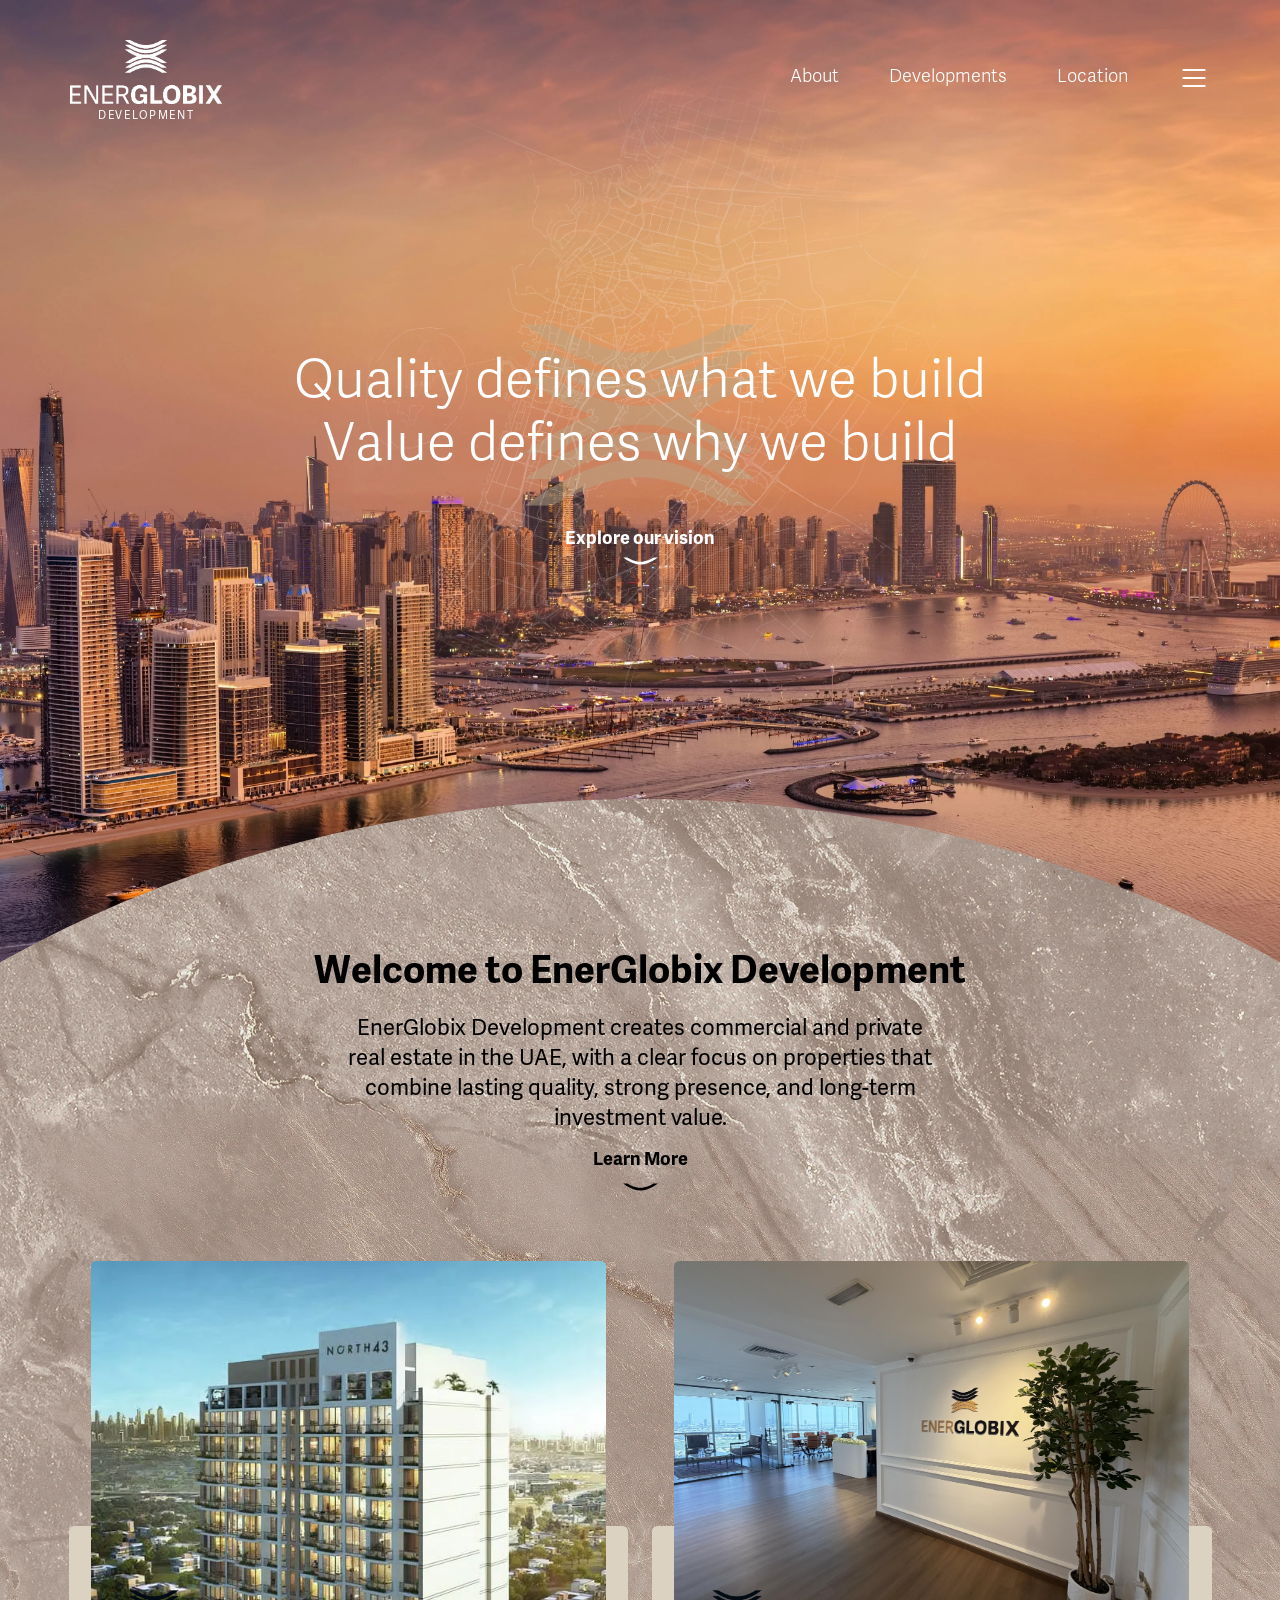
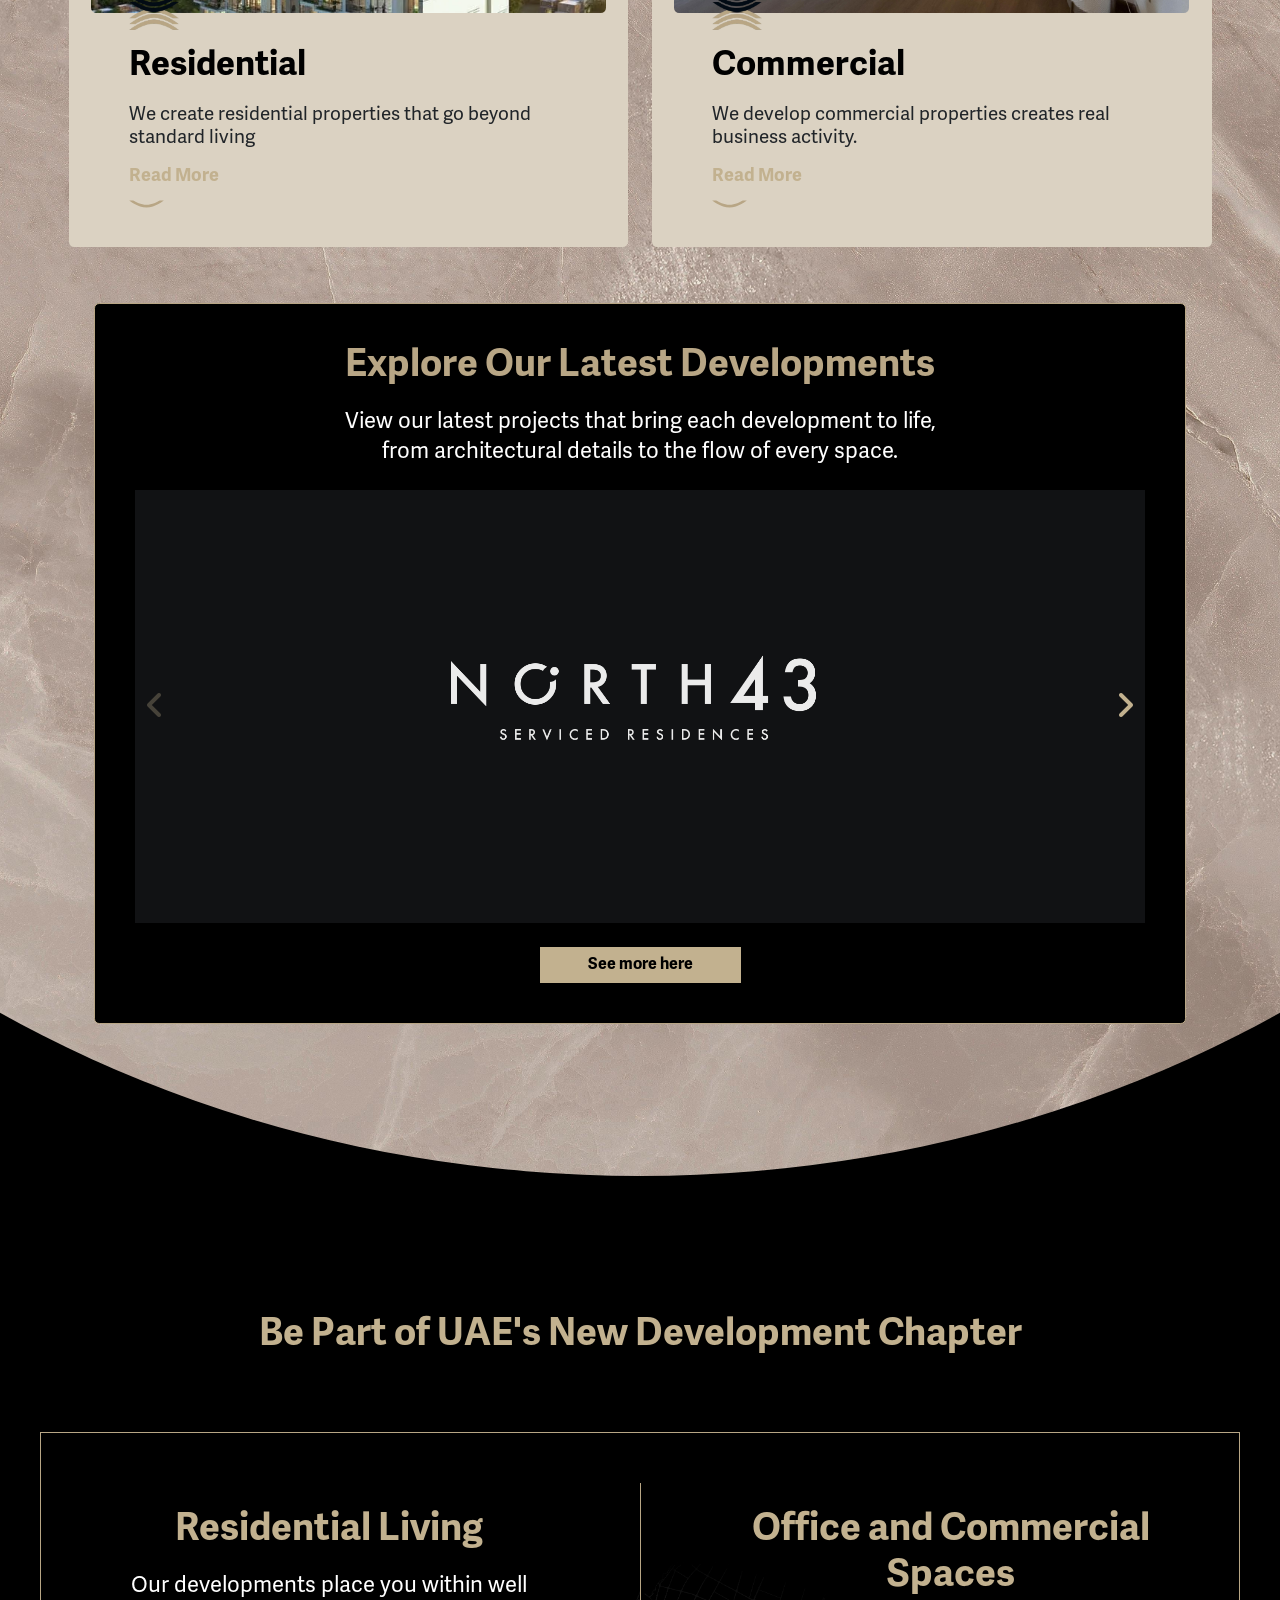
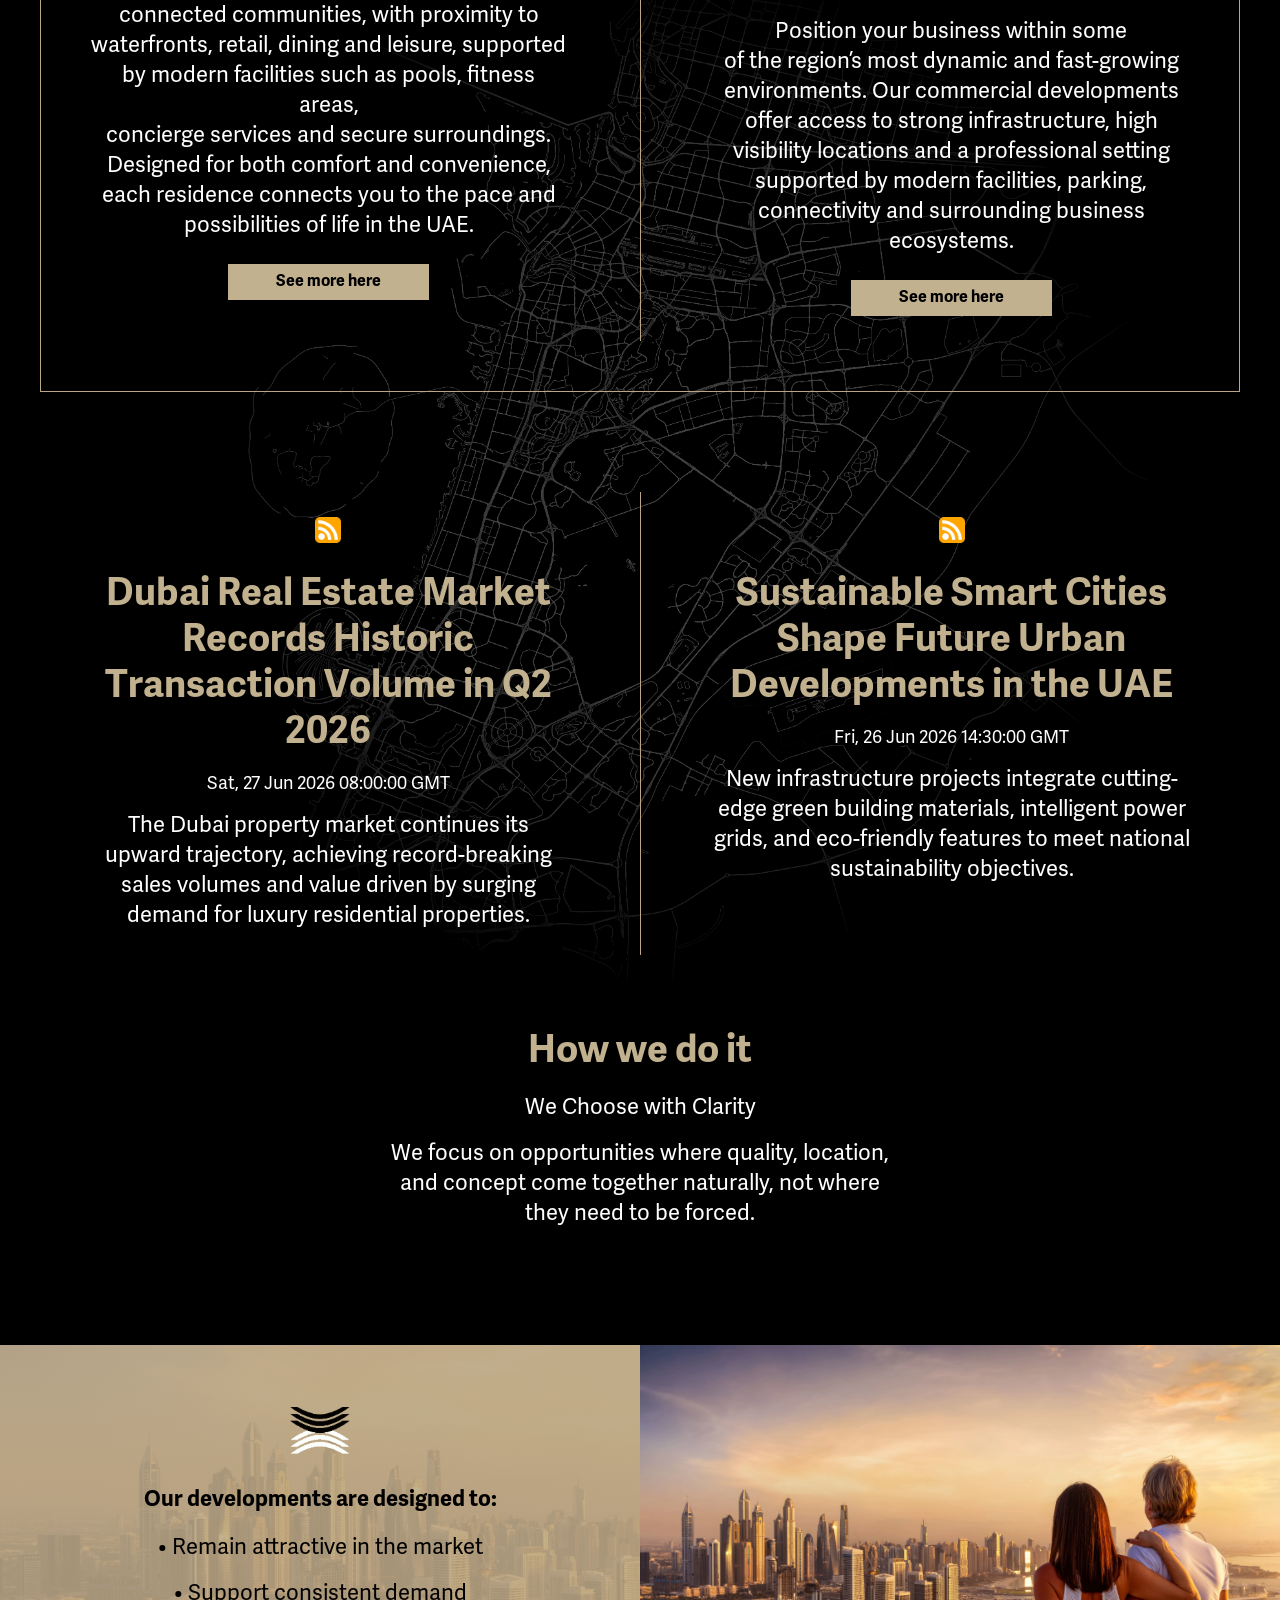
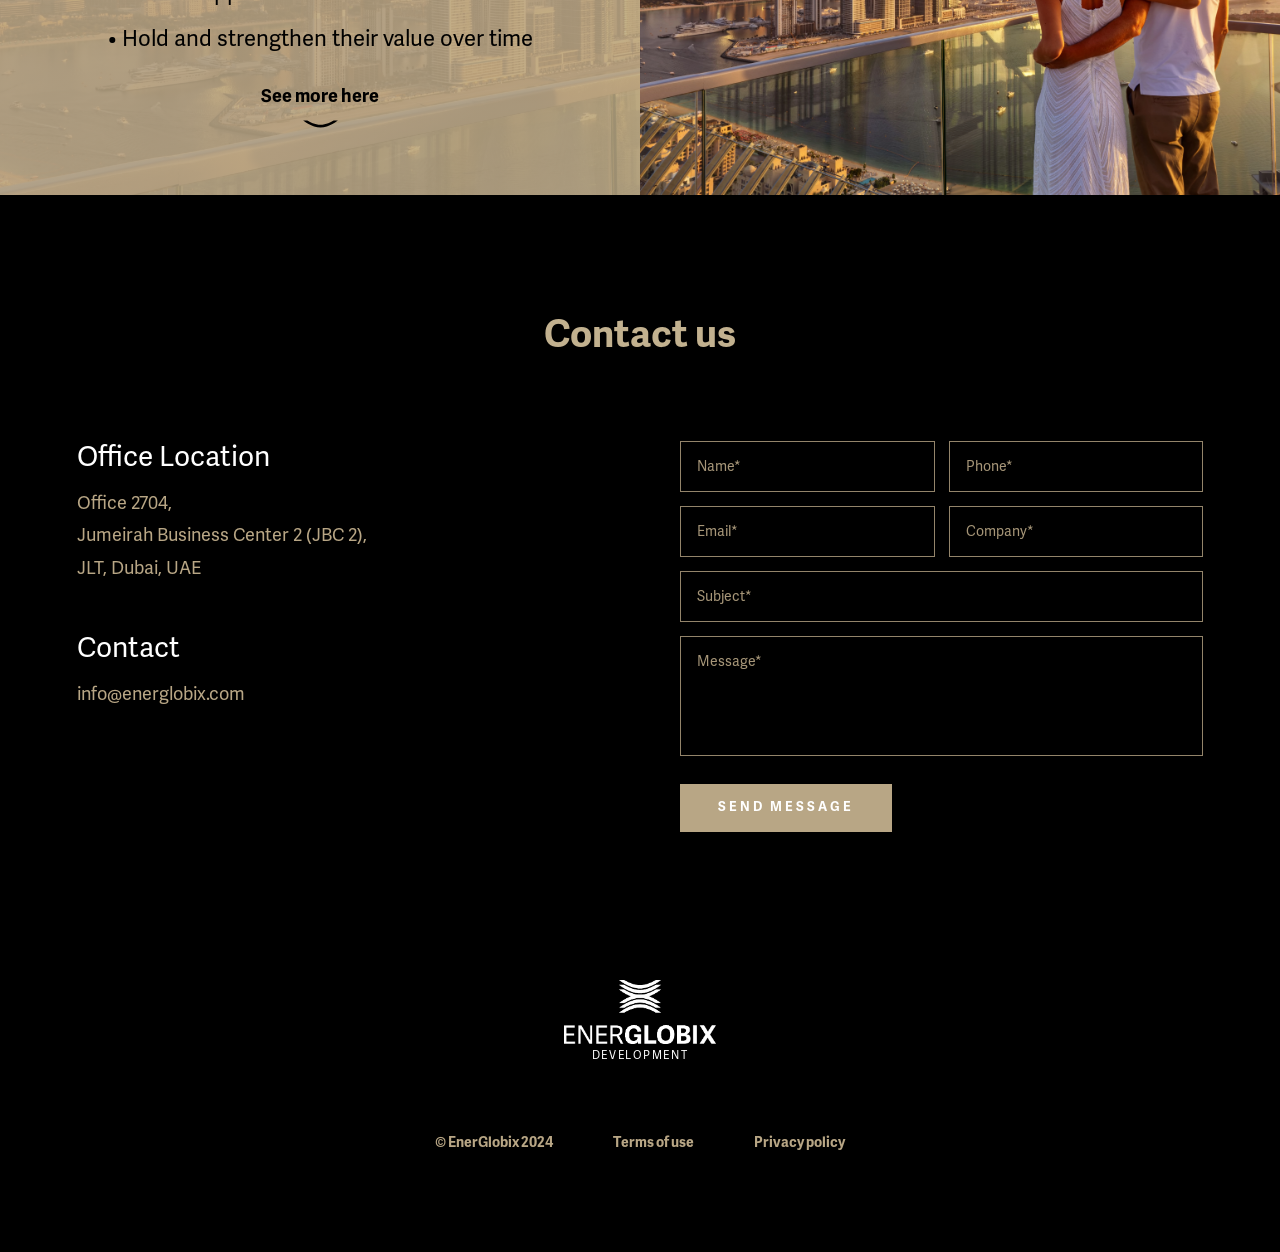
==== commit e1bec01a: "adding all the changes" ====
--- a/index.html
+++ b/index.html
@@ -1055,10 +1055,6 @@
               <div class="logo-subtitle">Development</div>
             </a>
 
-            <h3 class="footer-subtitle font-adelle-sans-regular">
-              Explore Our Businesses
-            </h3>
-
             <div class="footer-links-wrapper">
               <h4 class="footer-link-text">© EnerGlobix 2024</h4>
 
--- a/assets/css/local.css
+++ b/assets/css/local.css
@@ -349,7 +349,7 @@
   font-family: "MinionPro-Regular", sans-serif;
   margin: 0;
   overflow-x: hidden;
-  
+  background-color: #000 !important;
   width: 100%;
   max-width: 100%;
 }
@@ -1175,7 +1175,7 @@
 .how-we-do-it-about-section {
   position: relative;
   margin-top: -335px;
-  background-image: url("../../assets/Links/compressed-img/circle-img-1.svg");
+  background-image: url("../../assets/Links/compressed-img/circle-img-1.jpg");
   background-size: cover;
   background-position: top center;
   z-index: 2;
@@ -1429,7 +1429,7 @@
   }
 
   .how-we-do-it-about-section {
-    background-image: url("../../assets/Links/compressed-img/circle-img-mob-1.svg");
+    background-image: url("../../assets/Links/compressed-img/circle-img-1.jpg");
     -webkit-mask-image: url("data:image/svg+xml;charset=utf-8,%3Csvg%20width%3D%22430%22%20height%3D%221630%22%20viewBox%3D%220%200%20430%201630%22%20fill%3D%22none%22%20preserveAspectRatio%3D%22none%22%20xmlns%3D%22http%3A//www.w3.org/2000/svg%22%3E%20%3Cellipse%20cx%3D%22215.5%22%20cy%3D%22815%22%20rx%3D%22850.5%22%20ry%3D%22815%22%20fill%3D%22black%22/%3E%20%3C/svg%3E");
     mask-image: url("data:image/svg+xml;charset=utf-8,%3Csvg%20width%3D%22430%22%20height%3D%221630%22%20viewBox%3D%220%200%20430%201630%22%20fill%3D%22none%22%20preserveAspectRatio%3D%22none%22%20xmlns%3D%22http%3A//www.w3.org/2000/svg%22%3E%20%3Cellipse%20cx%3D%22215.5%22%20cy%3D%22815%22%20rx%3D%22850.5%22%20ry%3D%22815%22%20fill%3D%22black%22/%3E%20%3C/svg%3E");
   }
@@ -2143,7 +2143,7 @@
 }
 
 .inner-pad{
-  padding: 0px 30px;
+  padding-left: 30px;
 }
 
 @media (max-width: 576px) {
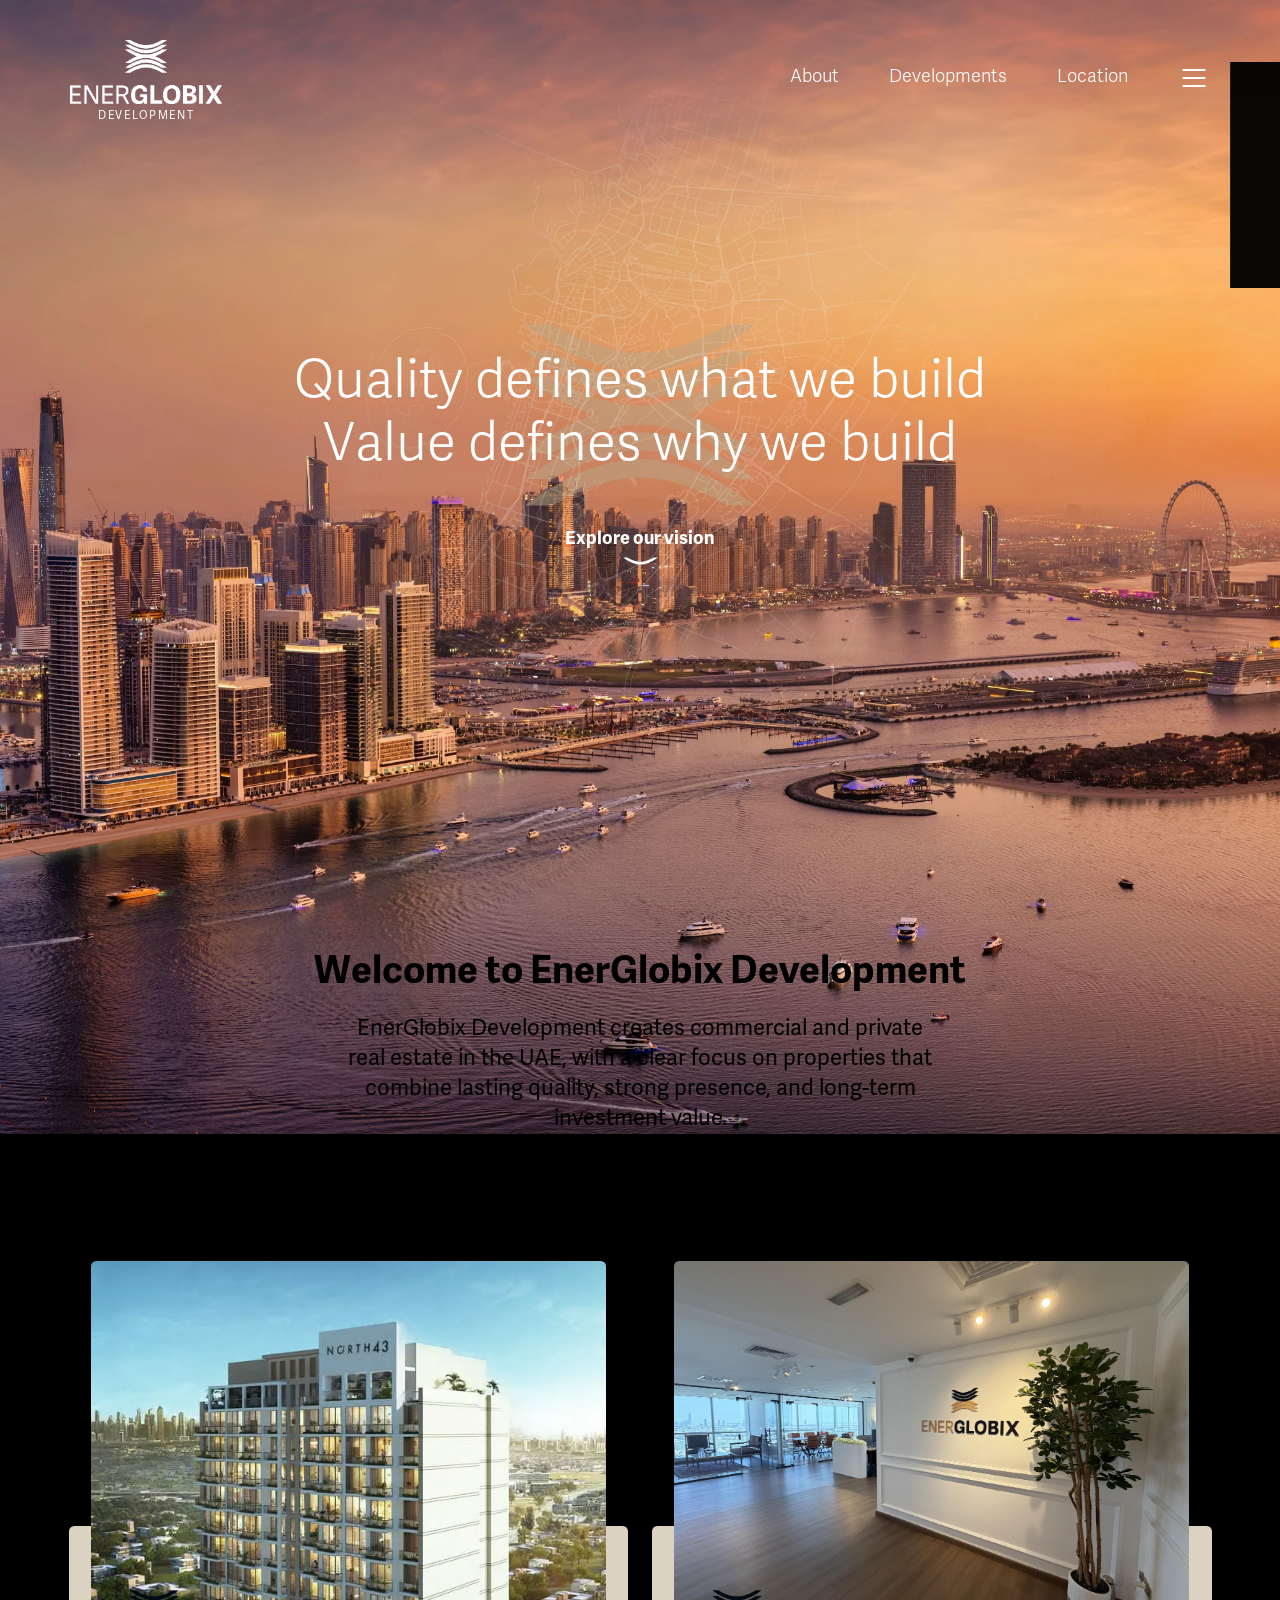
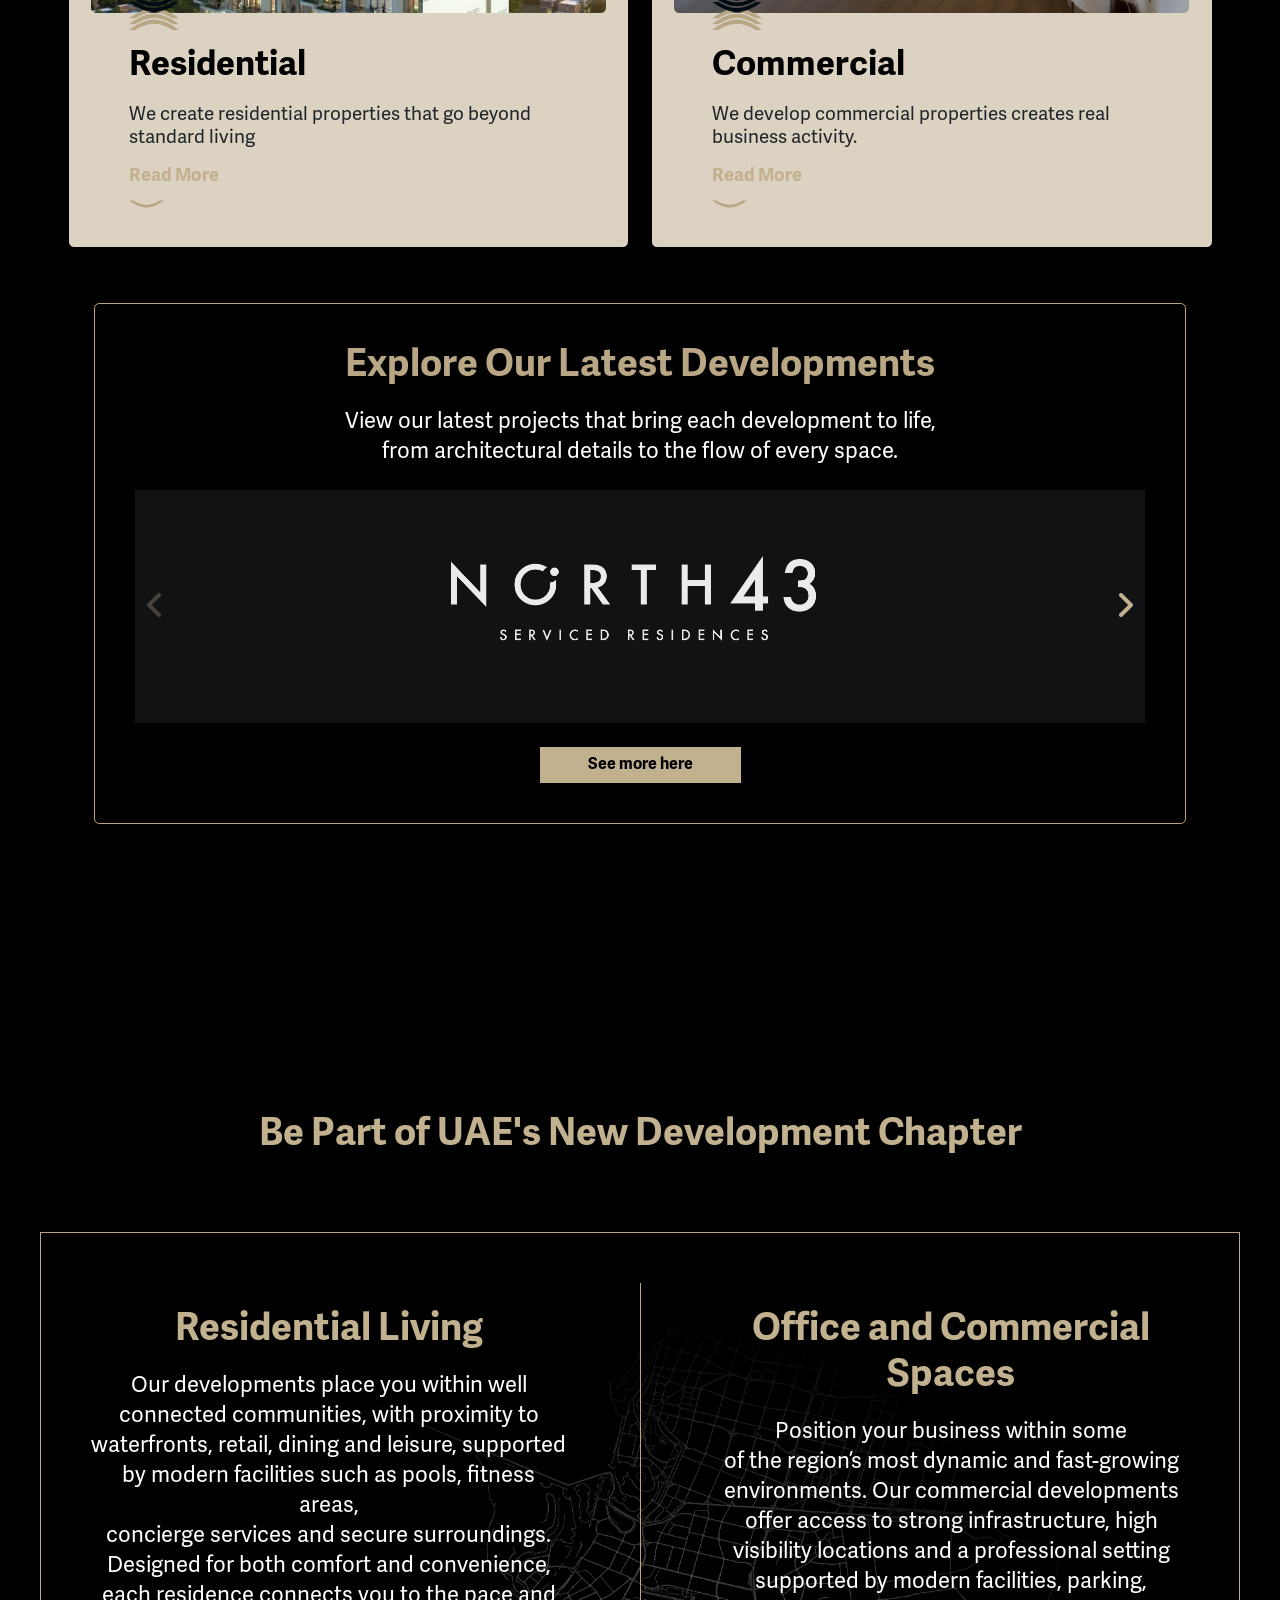
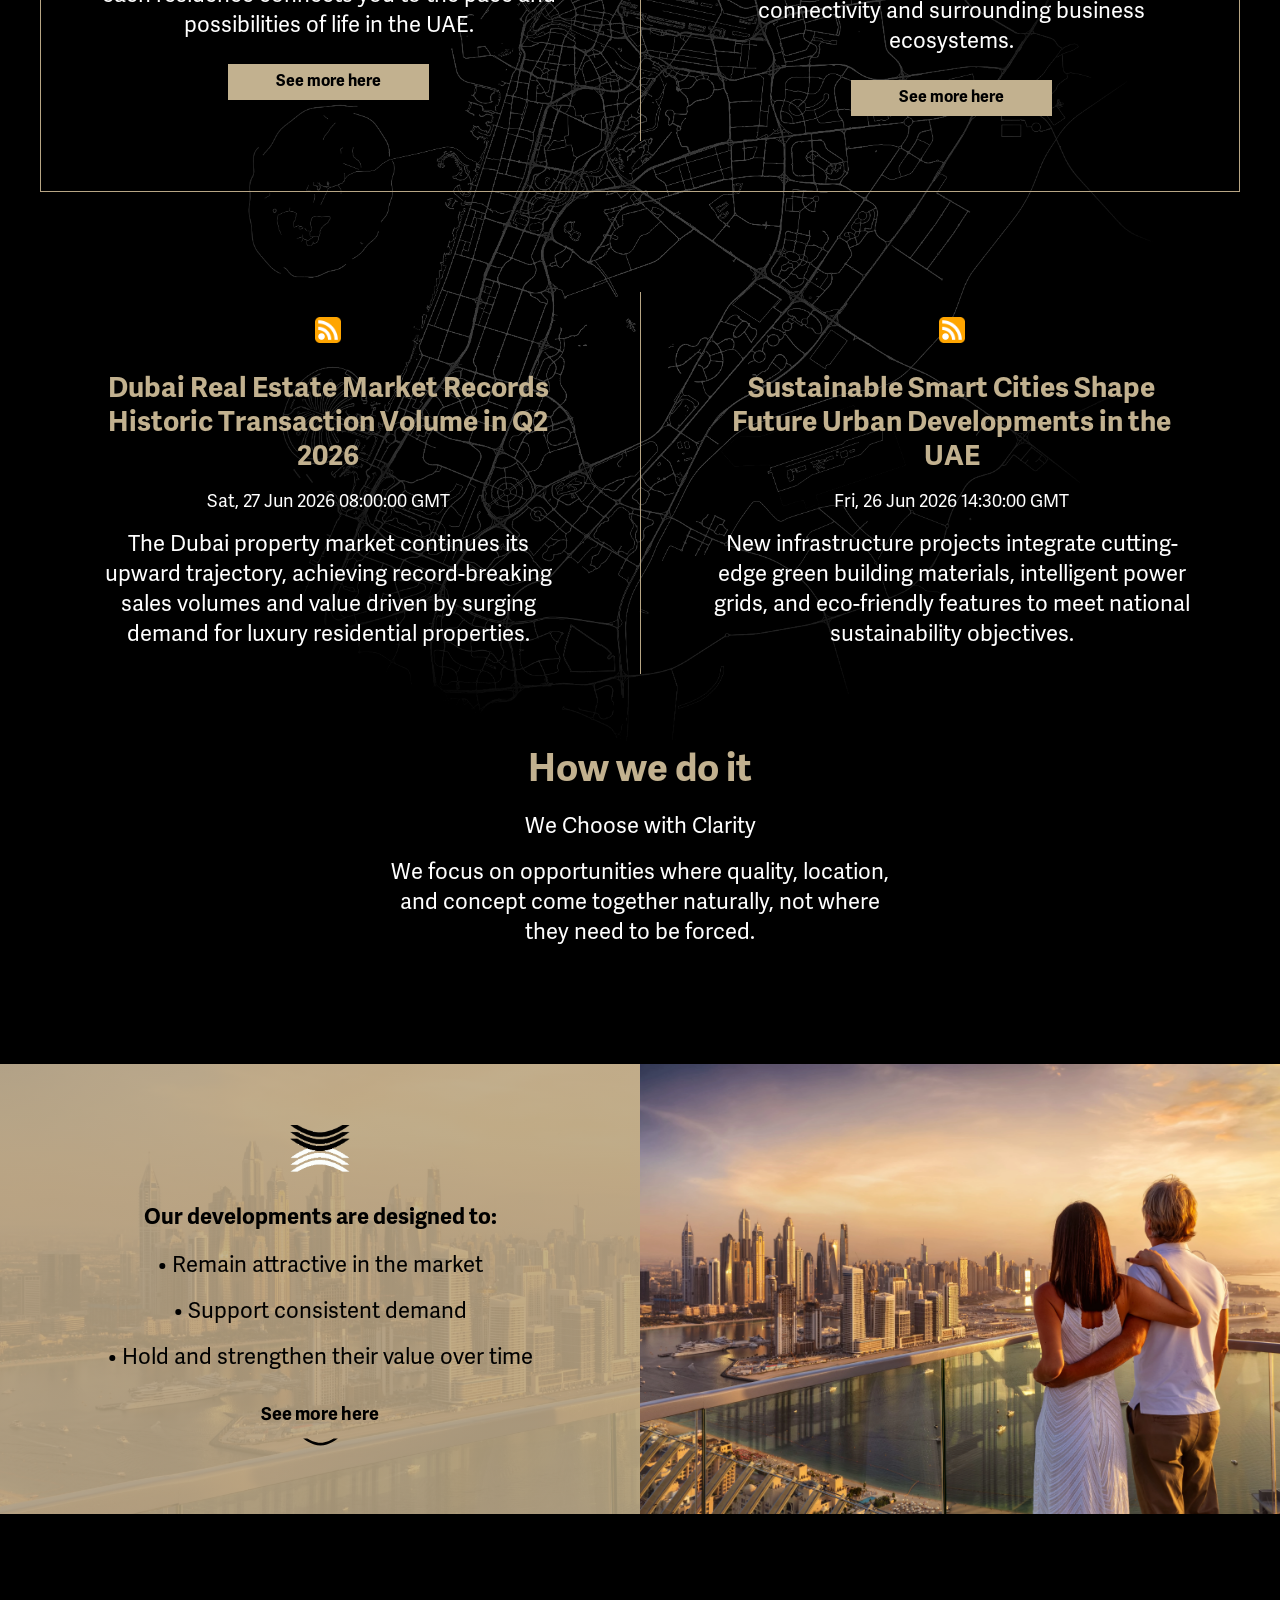
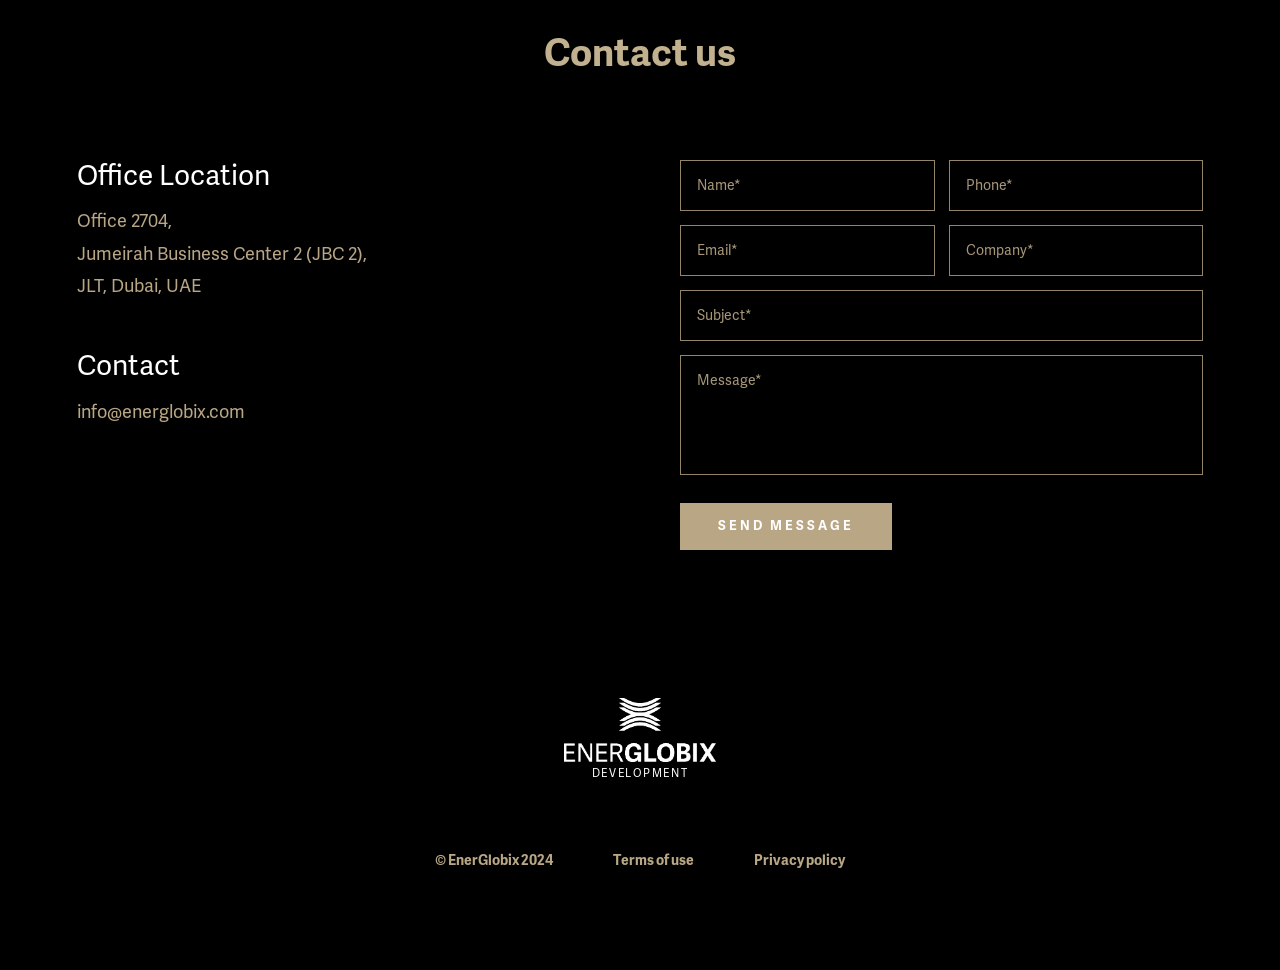
==== commit 363c21b5: "adding all the changes" ====
--- a/index.html
+++ b/index.html
@@ -92,6 +92,16 @@
         flex: 0 0 1px !important;
         background-color: var(--gold-color, #dbd2c2) !important;
         align-self: stretch !important;
+      }
+      .feed-title {
+        font-size: 28px !important;
+        line-height: 34px !important;
+      }
+      @media (max-width: 576px) {
+        .feed-title {
+          font-size: 22px !important;
+          line-height: 28px !important;
+        }
       }
       @media (max-width: 768px) {
         .latest-news-section {
@@ -793,7 +803,7 @@
                     alt="Feed Icon"
                   />
                   <div
-                    class="energlobix__title text-gold font-adelle-sans-bold"
+                    class="energlobix__title text-gold font-adelle-sans-bold feed-title"
                   >
                     <a
                       href="#"
@@ -830,7 +840,7 @@
                     alt="Feed Icon"
                   />
                   <div
-                    class="energlobix__title text-gold font-adelle-sans-bold"
+                    class="energlobix__title text-gold font-adelle-sans-bold feed-title"
                   >
                     <a
                       href="#"
--- a/assets/css/local.css
+++ b/assets/css/local.css
@@ -1069,7 +1069,7 @@
   overflow: hidden;
   margin-top: -335px;
   /* background: red; */
-  background-image: url("../../assets/Links/compressed-img/circle-img-1.jpg");
+  background-image: url("../../assets/Links/compressed-img/Marble.png");
   background-size: cover;
   background-position: top center;
   z-index: 2;
@@ -1175,7 +1175,7 @@
 .how-we-do-it-about-section {
   position: relative;
   margin-top: -335px;
-  background-image: url("../../assets/Links/compressed-img/circle-img-1.jpg");
+  background-image: url("../../assets/Links/compressed-img/Marble.png");
   background-size: cover;
   background-position: top center;
   z-index: 2;
@@ -1411,7 +1411,7 @@
 
 @media (max-width: 576px) {
   .about-section {
-    background-image: url("../../assets/Links/compressed-img/circle-img-1.jpg");
+    background-image: url("../../assets/Links/compressed-img/Marble.png");
     -webkit-mask-image: url("data:image/svg+xml;charset=utf-8,%3Csvg%20width%3D%22430%22%20height%3D%221630%22%20viewBox%3D%220%200%20430%201630%22%20fill%3D%22none%22%20preserveAspectRatio%3D%22none%22%20xmlns%3D%22http%3A//www.w3.org/2000/svg%22%3E%20%3Cellipse%20cx%3D%22215.5%22%20cy%3D%22815%22%20rx%3D%22850.5%22%20ry%3D%22815%22%20fill%3D%22black%22/%3E%20%3C/svg%3E");
     mask-image: url("data:image/svg+xml;charset=utf-8,%3Csvg%20width%3D%22430%22%20height%3D%221630%22%20viewBox%3D%220%200%20430%201630%22%20fill%3D%22none%22%20preserveAspectRatio%3D%22none%22%20xmlns%3D%22http%3A//www.w3.org/2000/svg%22%3E%20%3Cellipse%20cx%3D%22215.5%22%20cy%3D%22815%22%20rx%3D%22850.5%22%20ry%3D%22815%22%20fill%3D%22black%22/%3E%20%3C/svg%3E");
   }
@@ -1429,7 +1429,7 @@
   }
 
   .how-we-do-it-about-section {
-    background-image: url("../../assets/Links/compressed-img/circle-img-1.jpg");
+    background-image: url("../../assets/Links/compressed-img/Marble.png");
     -webkit-mask-image: url("data:image/svg+xml;charset=utf-8,%3Csvg%20width%3D%22430%22%20height%3D%221630%22%20viewBox%3D%220%200%20430%201630%22%20fill%3D%22none%22%20preserveAspectRatio%3D%22none%22%20xmlns%3D%22http%3A//www.w3.org/2000/svg%22%3E%20%3Cellipse%20cx%3D%22215.5%22%20cy%3D%22815%22%20rx%3D%22850.5%22%20ry%3D%22815%22%20fill%3D%22black%22/%3E%20%3C/svg%3E");
     mask-image: url("data:image/svg+xml;charset=utf-8,%3Csvg%20width%3D%22430%22%20height%3D%221630%22%20viewBox%3D%220%200%20430%201630%22%20fill%3D%22none%22%20preserveAspectRatio%3D%22none%22%20xmlns%3D%22http%3A//www.w3.org/2000/svg%22%3E%20%3Cellipse%20cx%3D%22215.5%22%20cy%3D%22815%22%20rx%3D%22850.5%22%20ry%3D%22815%22%20fill%3D%22black%22/%3E%20%3C/svg%3E");
   }
@@ -2534,11 +2534,11 @@
 
 /* Individual slide — mirrors: min-w-full md:min-w-[calc(50%-8px)] aspect-[16/9] */
 .overlap-slide {
-  aspect-ratio: 21 / 9;
+  aspect-ratio: 39 / 9;
   overflow: hidden;
 }
 
-#sliderTrack .overlap-slide {
+#sliderTrack .overlap-slide { 
   flex: 0 0 100%;
 }
 
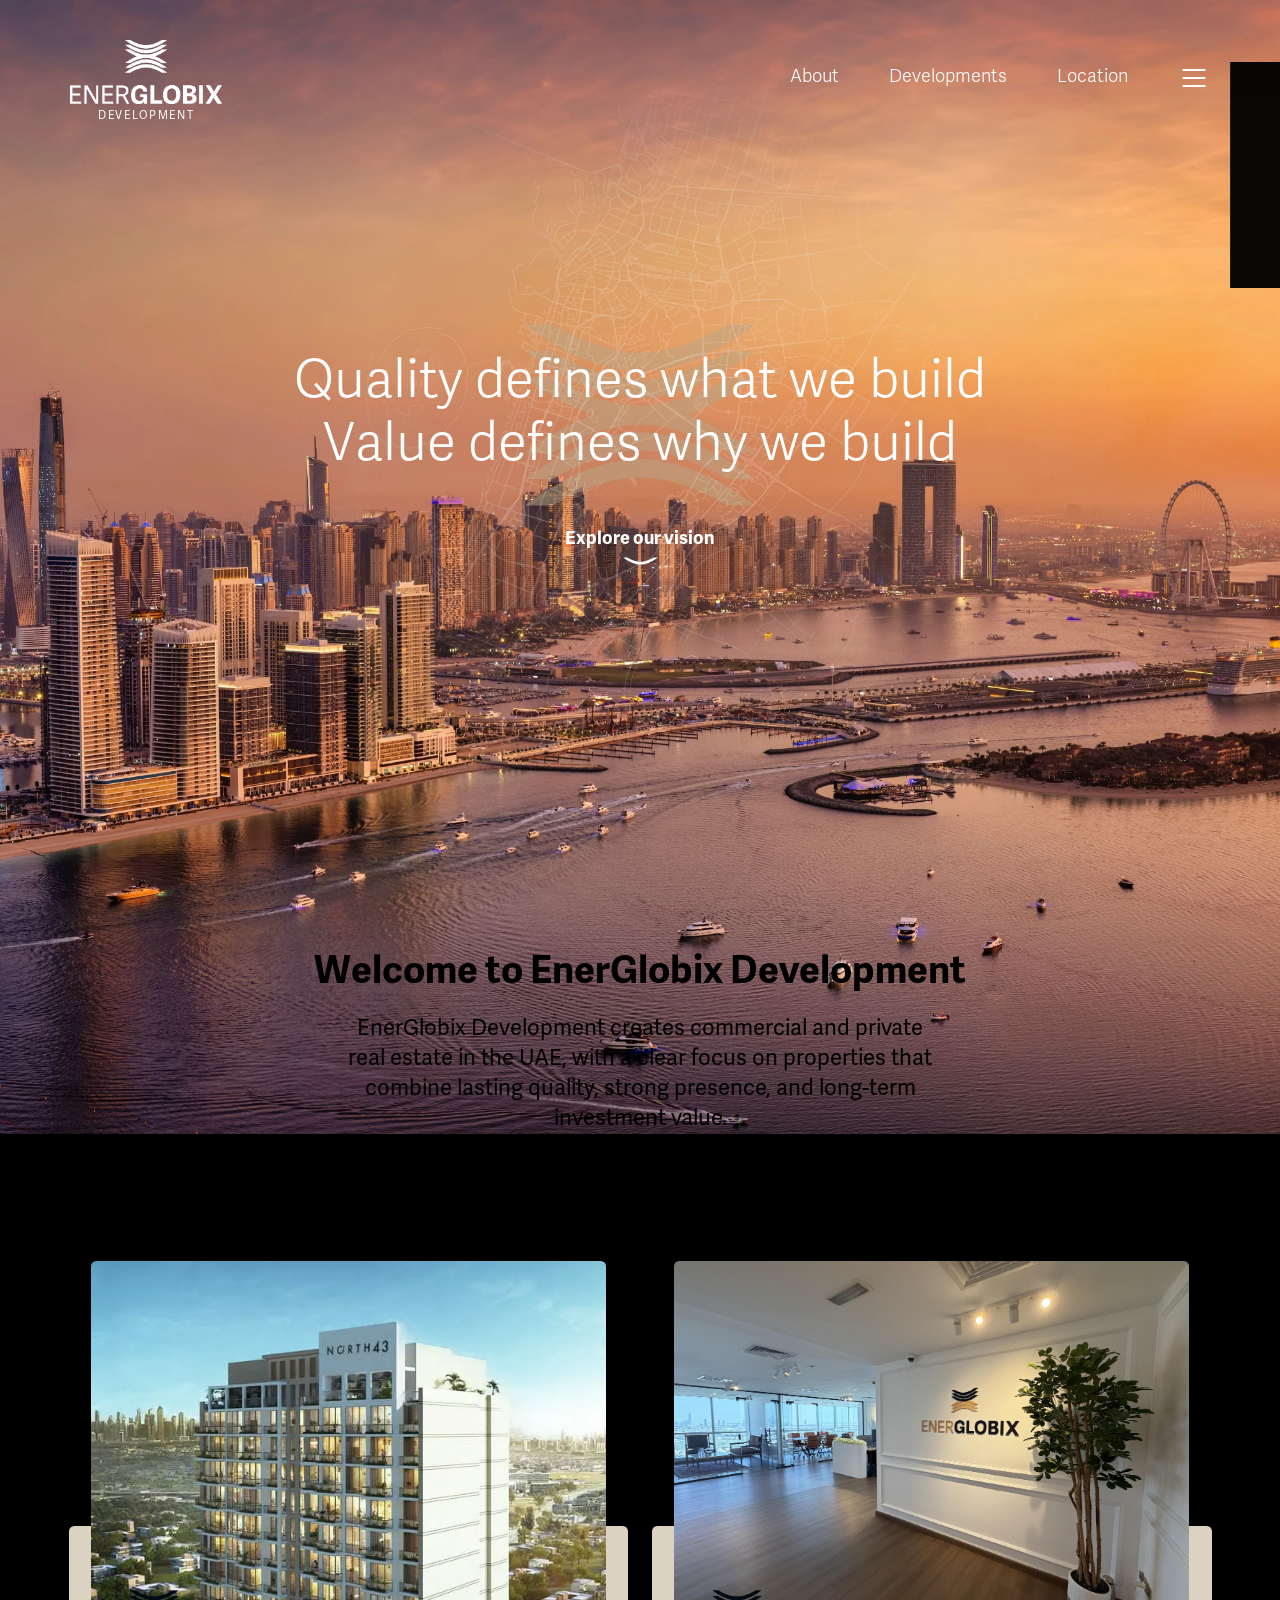
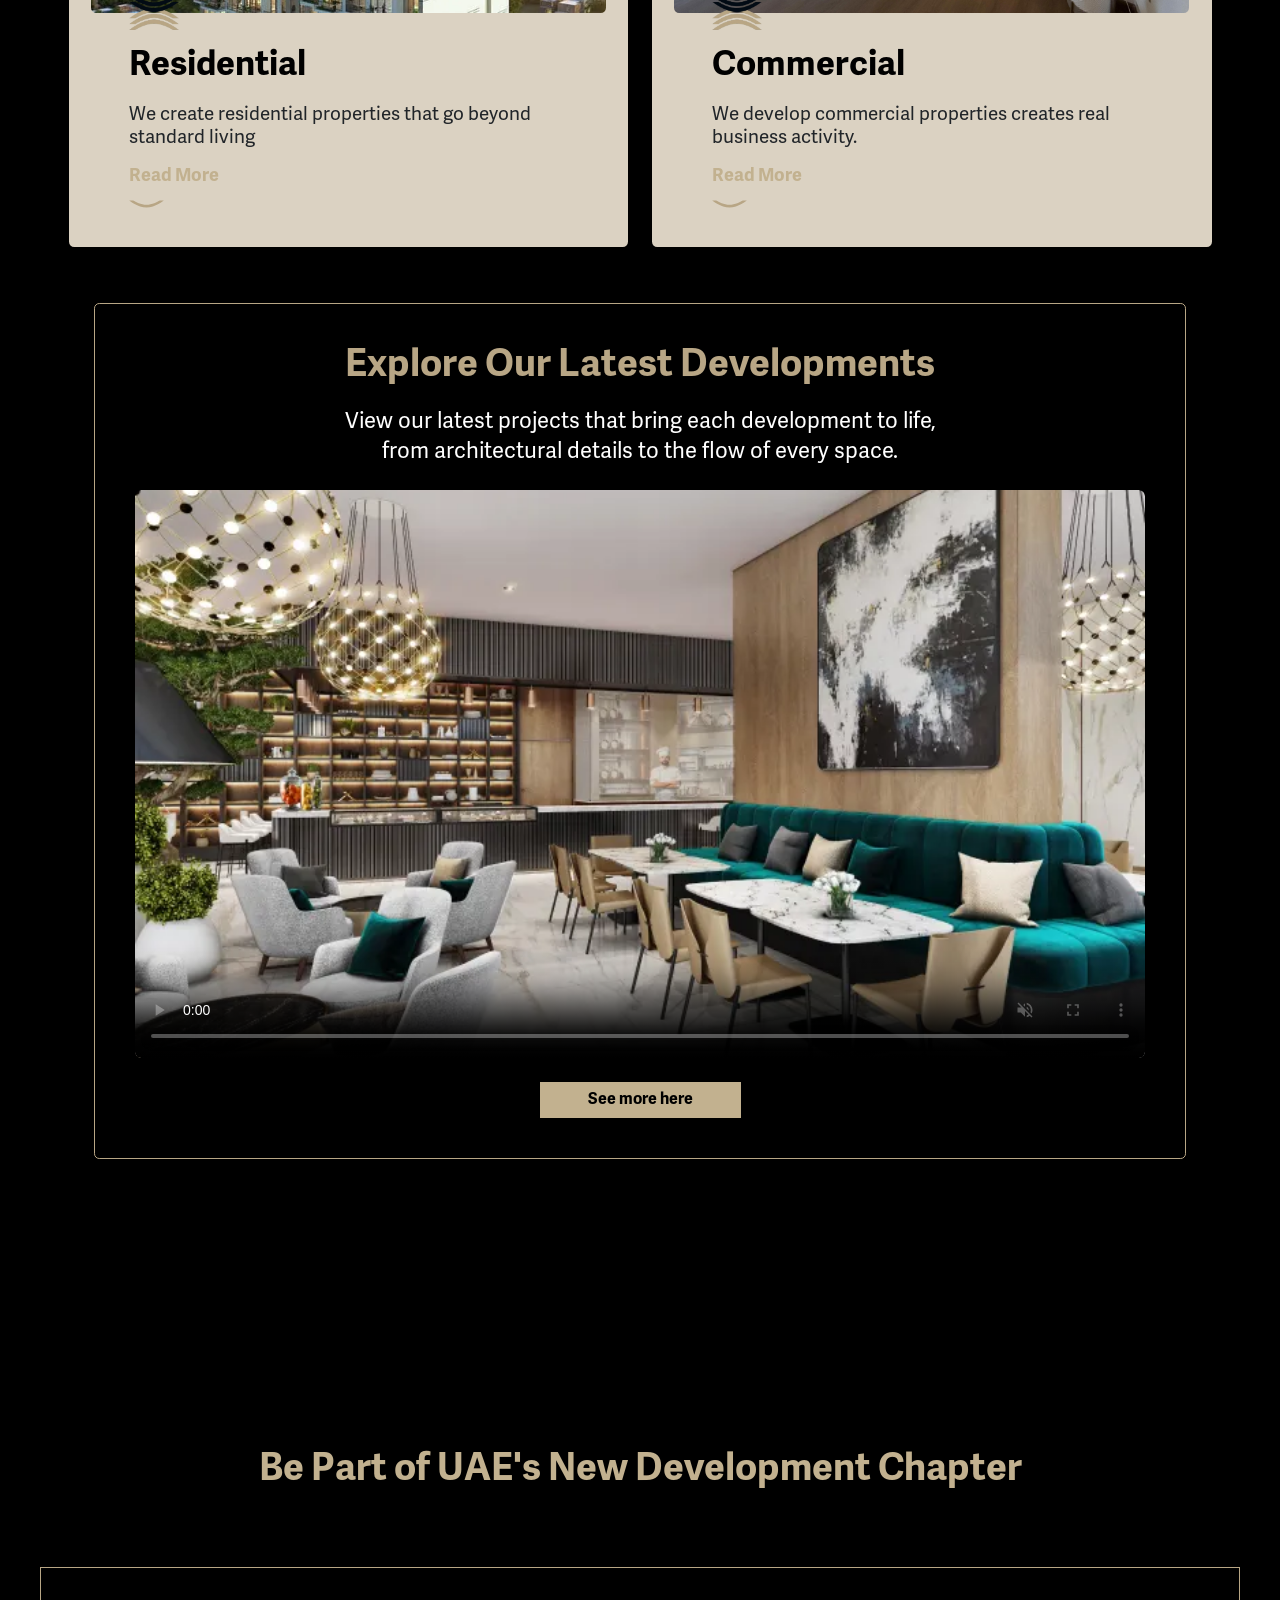
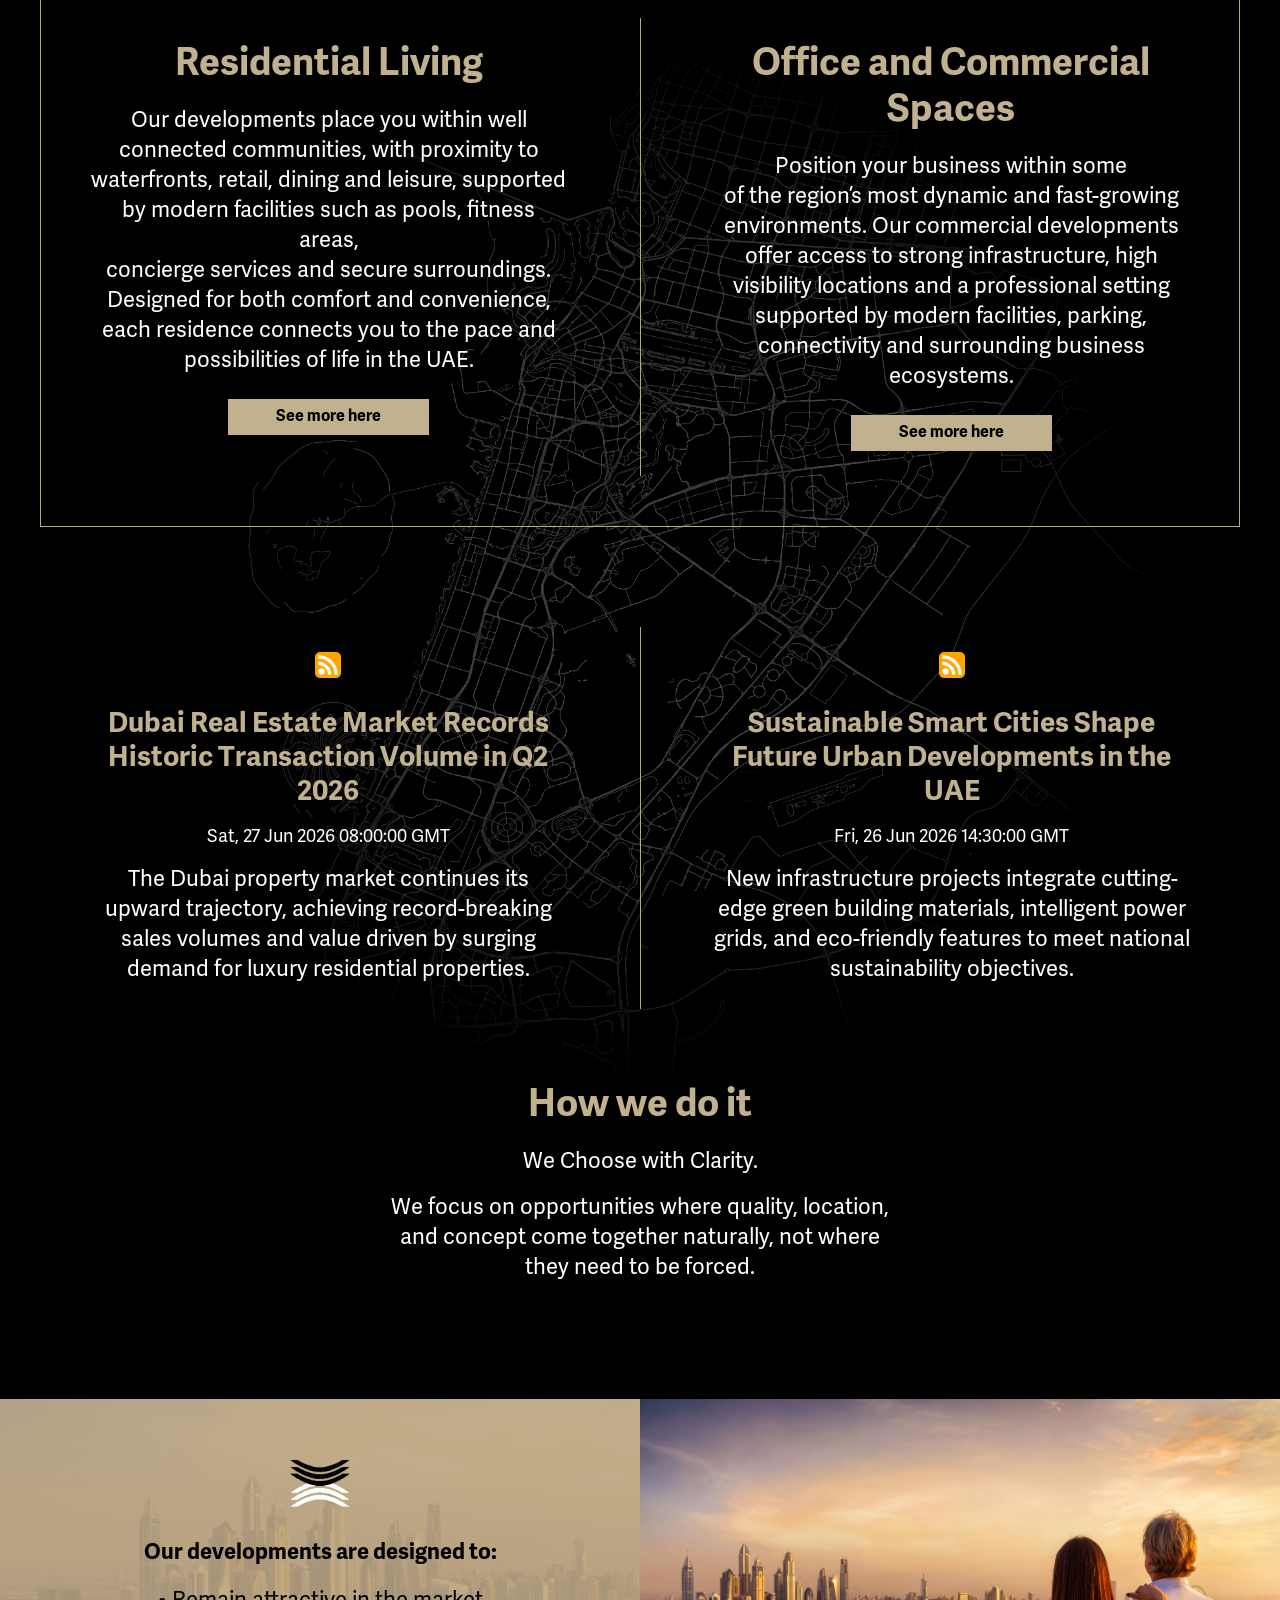
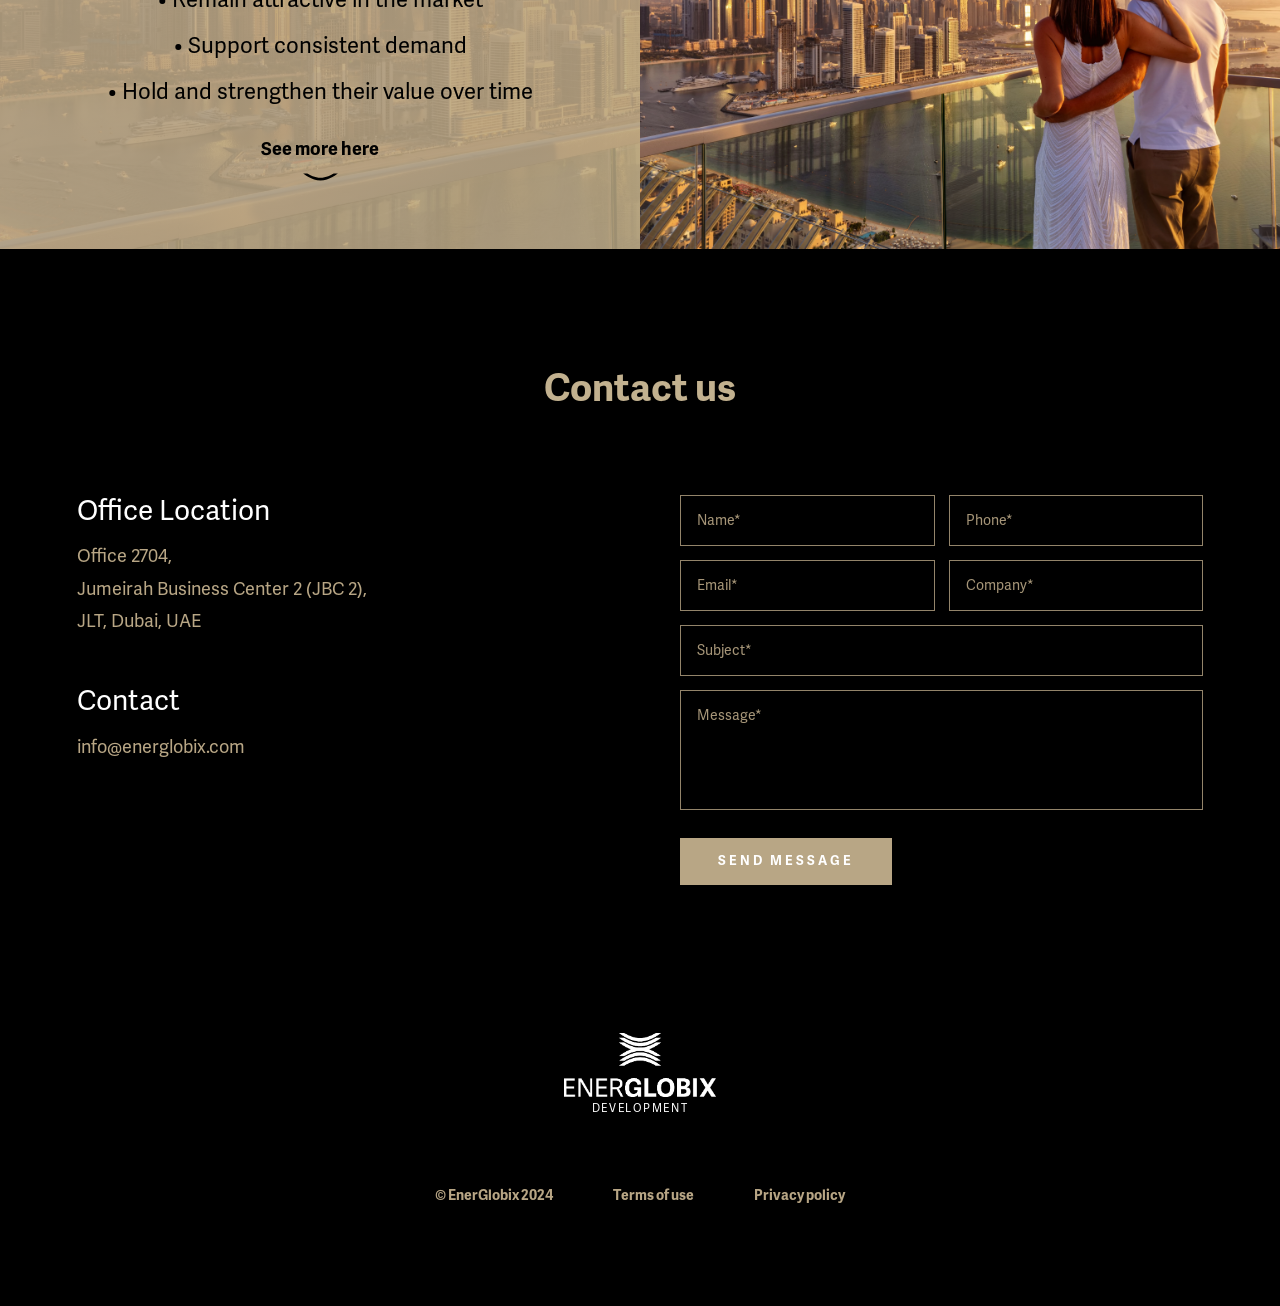
==== commit 16141e99: "adding all the changes" ====
--- a/index.html
+++ b/index.html
@@ -35,16 +35,12 @@
       .description-link-custom:hover {
         background-color: #ffffff !important;
       }
-      #prevBtn.overlap-slider-prev {
-        left: 0.75rem !important;
-      }
-      #nextBtn.overlap-slider-next {
-        right: 0.75rem !important;
-      }
-      #sliderTrack .overlap-slide {
-        flex: 0 0 100% !important;
-        width: 100% !important;
-        max-width: 100% !important;
+      .video-container-placeholder {
+        width: 100%;
+        aspect-ratio: 16 / 9;
+        border-radius: 6px;
+        position: relative;
+        overflow: hidden;
       }
       .approach-accordion-card {
         max-width: 100%;
@@ -333,12 +329,12 @@
           <div class="mt-3">
             <a
               class="energlobix__links font-adelle-sans-bold text-black"
-              href="whoweare.html"
+              href="who-we-are.html"
               >Learn More</a
             >
           </div>
 
-          <a href="whoweare.html"
+          <a href="who-we-are.html"
             ><img class="mt-1" src="assets/Links/arrow-black.svg" alt=""
           /></a>
 
@@ -378,7 +374,7 @@
                     <div class="mt-3">
                       <a
                         class="energlobix__links font-adelle-sans-bold text-gold"
-                        href="whatwedo.html#TC1-Aviation-Fuel"
+                        href="how-we-do-it.html#about-us"
                         >Read More</a
                       >
                     </div>
@@ -426,7 +422,7 @@
                     <div class="mt-3">
                       <a
                         class="energlobix__links text-gold font-adelle-sans-bold"
-                        href="whatwedo.html#TC1-Aviation-Fuel"
+                        href="how-we-do-it.html#about-us"
                         >Read More</a
                       >
                     </div>
@@ -468,222 +464,25 @@
                     from architectural details to the flow of every space.
                   </p>
 
-                  <div class="w-100 position-relative overlap-slider-wrap mt-2">
-                    <!-- Navigation Arrows -->
-                    <button
-                      id="prevBtn"
-                      class="overlap-slider-btn overlap-slider-prev"
+                  <!-- Video Container -->
+                  <div class="video-container-placeholder w-100 mt-2">
+                    <video
+                      class="w-100 h-100 rounded"
+                      autoplay
+                      muted
+                      loop
+                      playsinline
+                      controls
+                      poster="assets/Links/compressed-img/exceptional1.webp"
+                      style="object-fit: cover"
+                      preload="metadata"
                     >
-                      <i class="fa-solid fa-angle-left"></i>
-                    </button>
-                    <button
-                      id="nextBtn"
-                      class="overlap-slider-btn overlap-slider-next"
-                    >
-                      <i class="fa-solid fa-angle-right"></i>
-                    </button>
-
-                    <!-- Slider Container -->
-                    <div class="overflow-hidden w-100">
-                      <div id="sliderTrack" class="overlap-slider-track d-flex">
-                        <div class="overlap-slide">
-                          <img
-                            src="assets/Links/all-brochure-image/North 43 - Brochure-1-8_page-0001.jpg"
-                            alt="North 43 Brochure Page 1"
-                            loading="lazy"
-                          />
-                        </div>
-                        <div class="overlap-slide">
-                          <img
-                            src="assets/Links/all-brochure-image/North 43 - Brochure-1-8_page-0002.jpg"
-                            alt="North 43 Brochure Page 2"
-                            loading="lazy"
-                          />
-                        </div>
-                        <div class="overlap-slide">
-                          <img
-                            src="assets/Links/all-brochure-image/North 43 - Brochure-1-8_page-0003.jpg"
-                            alt="North 43 Brochure Page 3"
-                            loading="lazy"
-                          />
-                        </div>
-                        <div class="overlap-slide">
-                          <img
-                            src="assets/Links/all-brochure-image/North 43 - Brochure-1-8_page-0004.jpg"
-                            alt="North 43 Brochure Page 4"
-                            loading="lazy"
-                          />
-                        </div>
-                        <div class="overlap-slide">
-                          <img
-                            src="assets/Links/all-brochure-image/North 43 - Brochure-1-8_page-0005.jpg"
-                            alt="North 43 Brochure Page 5"
-                            loading="lazy"
-                          />
-                        </div>
-                        <div class="overlap-slide">
-                          <img
-                            src="assets/Links/all-brochure-image/North 43 - Brochure-1-8_page-0006.jpg"
-                            alt="North 43 Brochure Page 6"
-                            loading="lazy"
-                          />
-                        </div>
-                        <div class="overlap-slide">
-                          <img
-                            src="assets/Links/all-brochure-image/North 43 - Brochure-1-8_page-0007.jpg"
-                            alt="North 43 Brochure Page 7"
-                            loading="lazy"
-                          />
-                        </div>
-                        <div class="overlap-slide">
-                          <img
-                            src="assets/Links/all-brochure-image/North 43 - Brochure-1-8_page-0008.jpg"
-                            alt="North 43 Brochure Page 8"
-                            loading="lazy"
-                          />
-                        </div>
-                        <div class="overlap-slide">
-                          <img
-                            src="assets/Links/all-brochure-image/North 43 - Brochure-9-16_page-0001.jpg"
-                            alt="North 43 Brochure Page 9"
-                            loading="lazy"
-                          />
-                        </div>
-                        <div class="overlap-slide">
-                          <img
-                            src="assets/Links/all-brochure-image/North 43 - Brochure-9-16_page-0002.jpg"
-                            alt="North 43 Brochure Page 10"
-                            loading="lazy"
-                          />
-                        </div>
-                        <div class="overlap-slide">
-                          <img
-                            src="assets/Links/all-brochure-image/North 43 - Brochure-9-16_page-0003.jpg"
-                            alt="North 43 Brochure Page 11"
-                            loading="lazy"
-                          />
-                        </div>
-                        <div class="overlap-slide">
-                          <img
-                            src="assets/Links/all-brochure-image/North 43 - Brochure-9-16_page-0004.jpg"
-                            alt="North 43 Brochure Page 12"
-                            loading="lazy"
-                          />
-                        </div>
-                        <div class="overlap-slide">
-                          <img
-                            src="assets/Links/all-brochure-image/North 43 - Brochure-9-16_page-0005.jpg"
-                            alt="North 43 Brochure Page 13"
-                            loading="lazy"
-                          />
-                        </div>
-                        <div class="overlap-slide">
-                          <img
-                            src="assets/Links/all-brochure-image/North 43 - Brochure-9-16_page-0006.jpg"
-                            alt="North 43 Brochure Page 14"
-                            loading="lazy"
-                          />
-                        </div>
-                        <div class="overlap-slide">
-                          <img
-                            src="assets/Links/all-brochure-image/North 43 - Brochure-9-16_page-0007.jpg"
-                            alt="North 43 Brochure Page 15"
-                            loading="lazy"
-                          />
-                        </div>
-                        <div class="overlap-slide">
-                          <img
-                            src="assets/Links/all-brochure-image/North 43 - Brochure-9-16_page-0008.jpg"
-                            alt="North 43 Brochure Page 16"
-                            loading="lazy"
-                          />
-                        </div>
-                        <div class="overlap-slide">
-                          <img
-                            src="assets/Links/all-brochure-image/North 43 - Brochure-17-24_page-0001.jpg"
-                            alt="North 43 Brochure Page 17"
-                            loading="lazy"
-                          />
-                        </div>
-                        <div class="overlap-slide">
-                          <img
-                            src="assets/Links/all-brochure-image/North 43 - Brochure-17-24_page-0002.jpg"
-                            alt="North 43 Brochure Page 18"
-                            loading="lazy"
-                          />
-                        </div>
-                        <div class="overlap-slide">
-                          <img
-                            src="assets/Links/all-brochure-image/North 43 - Brochure-17-24_page-0003.jpg"
-                            alt="North 43 Brochure Page 19"
-                            loading="lazy"
-                          />
-                        </div>
-                        <div class="overlap-slide">
-                          <img
-                            src="assets/Links/all-brochure-image/North 43 - Brochure-17-24_page-0004.jpg"
-                            alt="North 43 Brochure Page 20"
-                            loading="lazy"
-                          />
-                        </div>
-                        <div class="overlap-slide">
-                          <img
-                            src="assets/Links/all-brochure-image/North 43 - Brochure-17-24_page-0005.jpg"
-                            alt="North 43 Brochure Page 21"
-                            loading="lazy"
-                          />
-                        </div>
-                        <div class="overlap-slide">
-                          <img
-                            src="assets/Links/all-brochure-image/North 43 - Brochure-17-24_page-0006.jpg"
-                            alt="North 43 Brochure Page 22"
-                            loading="lazy"
-                          />
-                        </div>
-                        <div class="overlap-slide">
-                          <img
-                            src="assets/Links/all-brochure-image/North 43 - Brochure-17-24_page-0007.jpg"
-                            alt="North 43 Brochure Page 23"
-                            loading="lazy"
-                          />
-                        </div>
-                        <div class="overlap-slide">
-                          <img
-                            src="assets/Links/all-brochure-image/North 43 - Brochure-17-24_page-0008.jpg"
-                            alt="North 43 Brochure Page 24"
-                            loading="lazy"
-                          />
-                        </div>
-                        <div class="overlap-slide">
-                          <img
-                            src="assets/Links/all-brochure-image/North 43 - Brochure-25-28_page-0001.jpg"
-                            alt="North 43 Brochure Page 25"
-                            loading="lazy"
-                          />
-                        </div>
-                        <div class="overlap-slide">
-                          <img
-                            src="assets/Links/all-brochure-image/North 43 - Brochure-25-28_page-0002.jpg"
-                            alt="North 43 Brochure Page 26"
-                            loading="lazy"
-                          />
-                        </div>
-                        <div class="overlap-slide">
-                          <img
-                            src="assets/Links/all-brochure-image/North 43 - Brochure-25-28_page-0003.jpg"
-                            alt="North 43 Brochure Page 27"
-                            loading="lazy"
-                          />
-                        </div>
-                        <div class="overlap-slide">
-                          <img
-                            src="assets/Links/all-brochure-image/North 43 - Brochure-25-28_page-0004.jpg"
-                            alt="North 43 Brochure Page 28"
-                            loading="lazy"
-                          />
-                        </div>
-                      </div>
-                    </div>
+                      <source
+                        src="https://energlobix.com/wp-content/themes/energlobix_v2/development/assets/North%2043%20-%20Project%20Video.mp4"
+                        type="video/mp4"
+                      />
+                      Your browser does not support the video tag.
+                    </video>
                   </div>
 
                   <a
@@ -877,7 +676,7 @@
             <div
               class="energlobix__text mt-3 text-center text-white font-adelle-sans-regular"
             >
-              We Choose with Clarity
+              We Choose with Clarity.
             </div>
 
             <div
@@ -1137,53 +936,7 @@
         }
       }
 
-      // Developments Slider Functionality
-      document.addEventListener("DOMContentLoaded", () => {
-        const track = document.getElementById("sliderTrack");
-        const prevBtn = document.getElementById("prevBtn");
-        const nextBtn = document.getElementById("nextBtn");
-        if (!track || !prevBtn || !nextBtn) return;
-
-        let currentIndex = 0;
-        const slides = track.querySelectorAll(".overlap-slide");
-        const totalSlides = slides.length;
-
-        function getVisibleSlidesCount() {
-          return 1;
-        }
-
-        function updateSlider() {
-          const visibleSlides = getVisibleSlidesCount();
-          const maxIndex = totalSlides - visibleSlides;
-
-          if (currentIndex < 0) currentIndex = 0;
-          if (currentIndex > maxIndex) currentIndex = maxIndex;
-
-          prevBtn.style.opacity = currentIndex === 0 ? "0.3" : "1";
-          prevBtn.style.pointerEvents = currentIndex === 0 ? "none" : "auto";
-          nextBtn.style.opacity = currentIndex === maxIndex ? "0.3" : "1";
-          nextBtn.style.pointerEvents =
-            currentIndex === maxIndex ? "none" : "auto";
-
-          const slideWidth = slides[0].getBoundingClientRect().width;
-          const gap = 16; // 1rem
-          const amount = currentIndex * (slideWidth + gap);
-          track.style.transform = `translateX(-${amount}px)`;
-        }
-
-        prevBtn.addEventListener("click", () => {
-          currentIndex--;
-          updateSlider();
-        });
-
-        nextBtn.addEventListener("click", () => {
-          currentIndex++;
-          updateSlider();
-        });
-
-        window.addEventListener("resize", updateSlider);
-        setTimeout(updateSlider, 100); // initial calc after layout settles
-      });
+      // Developments Slider Functionality removed as slider was replaced by video
     </script>
   </body>
 </html>
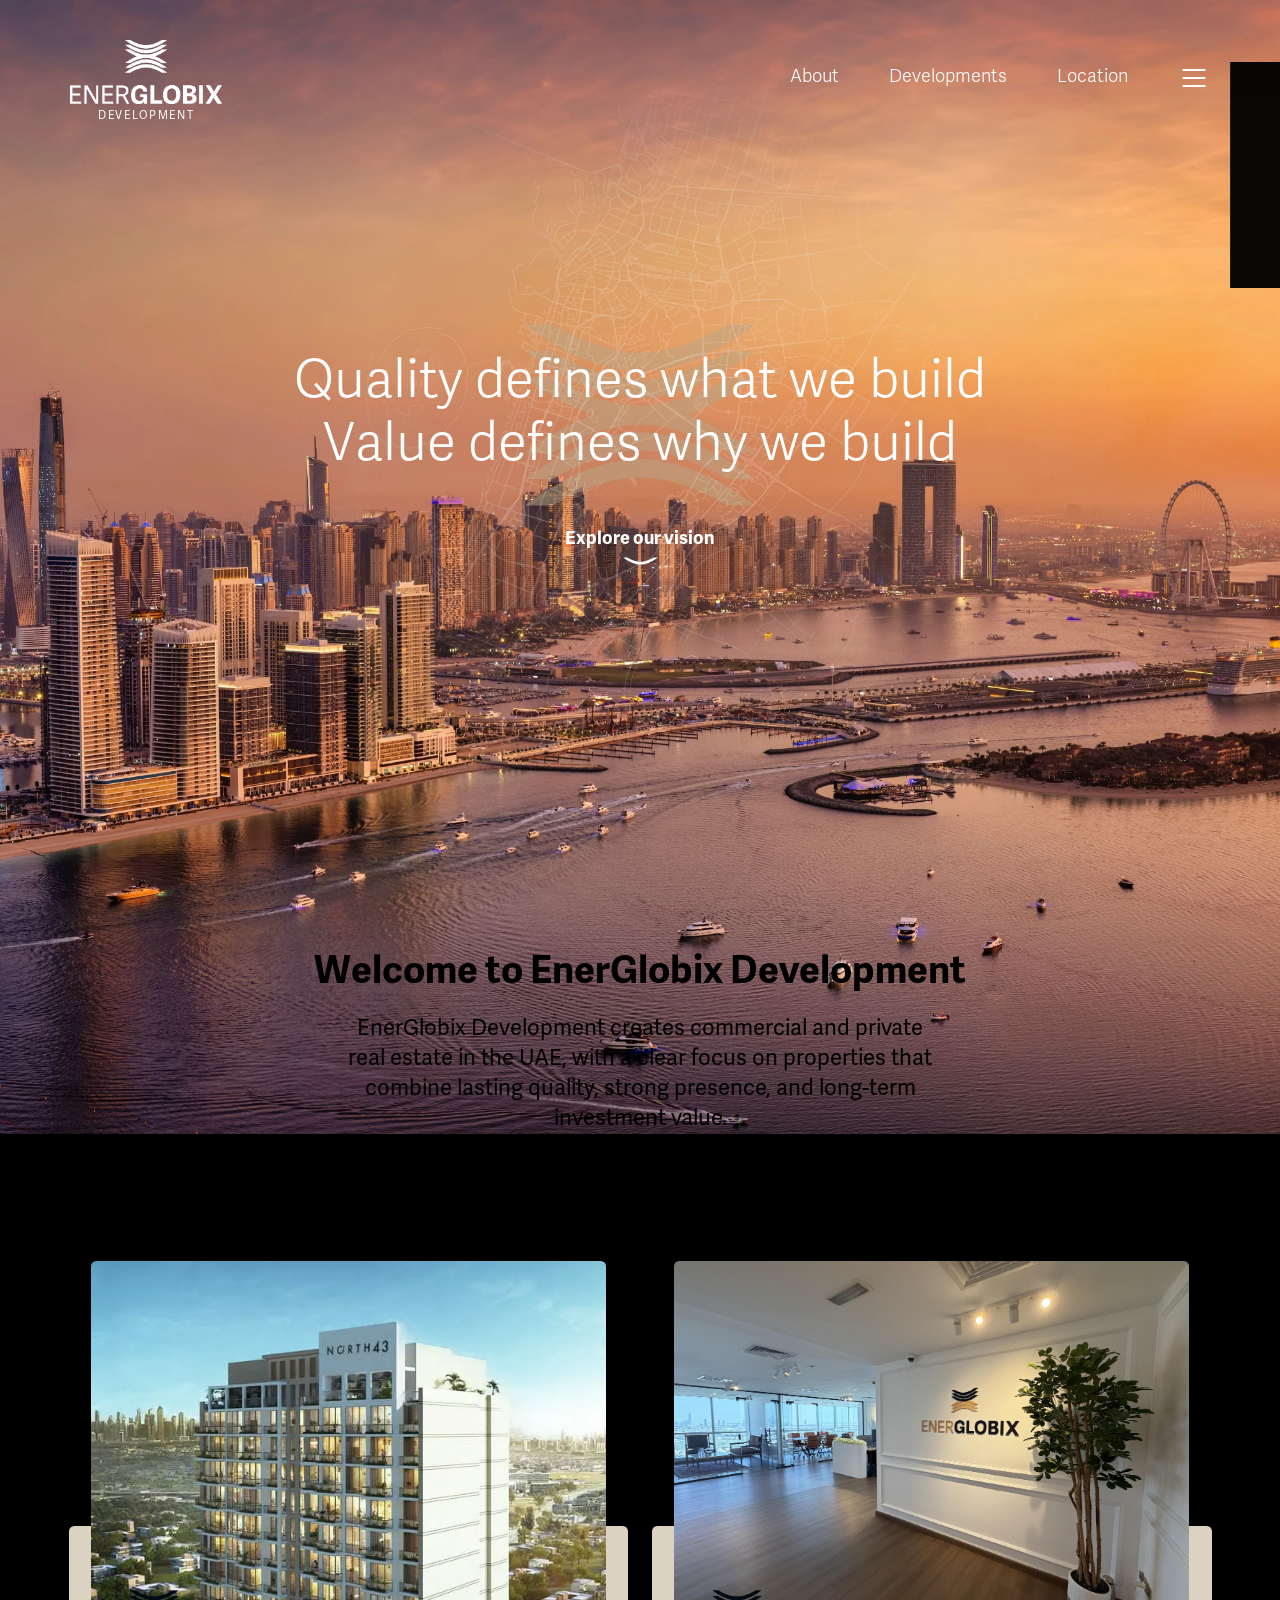
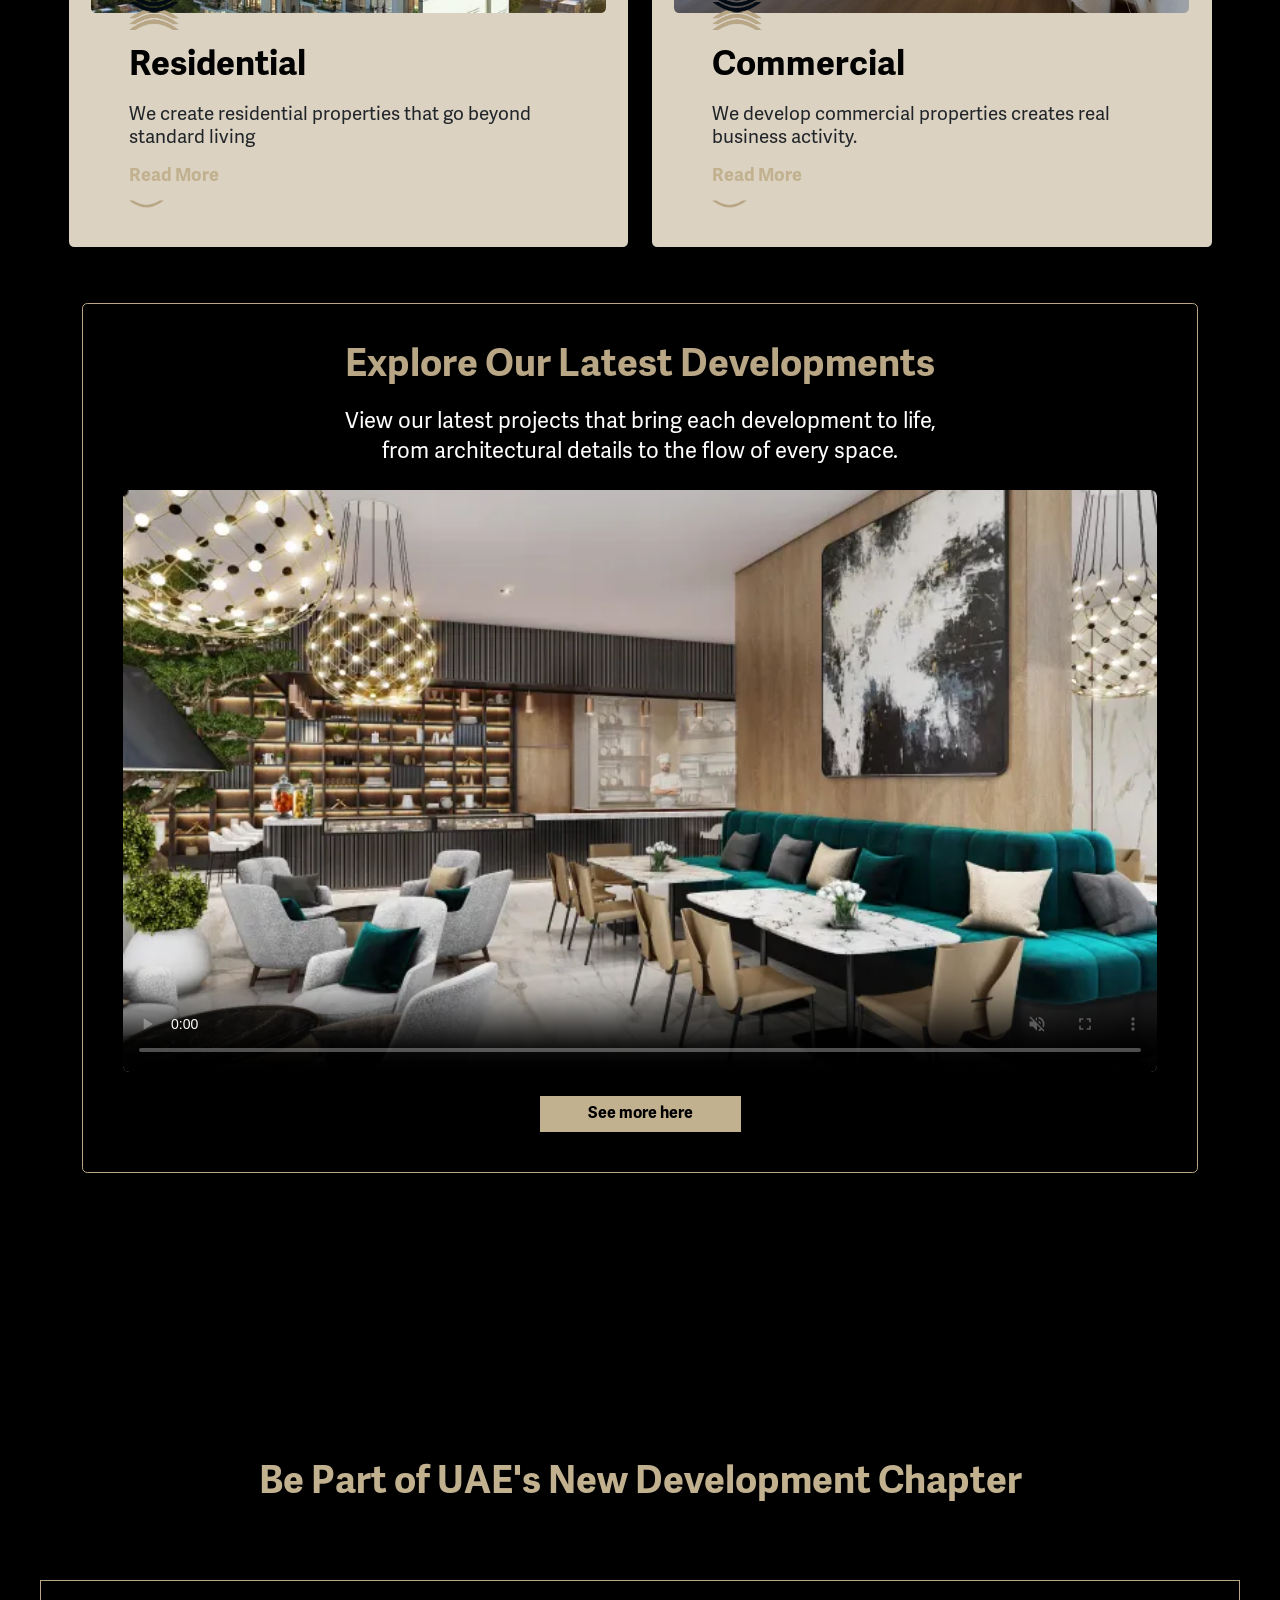
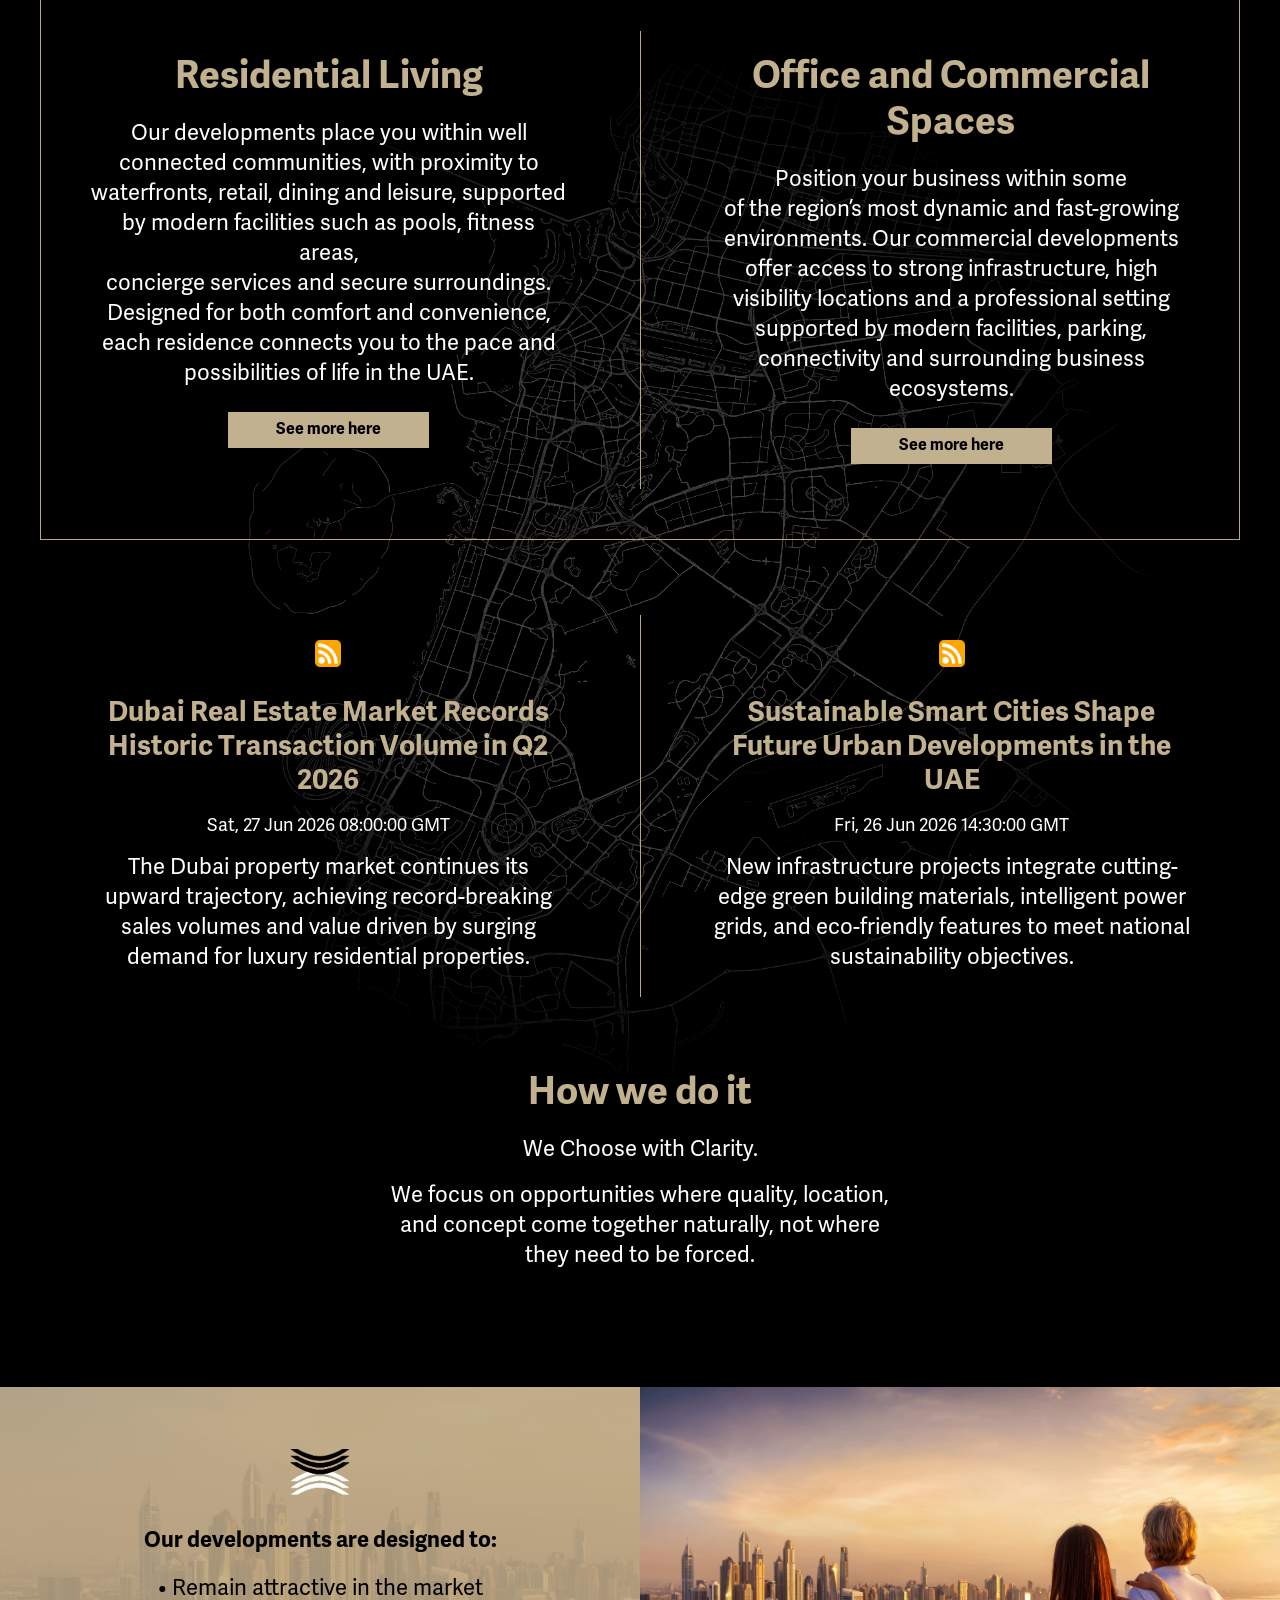
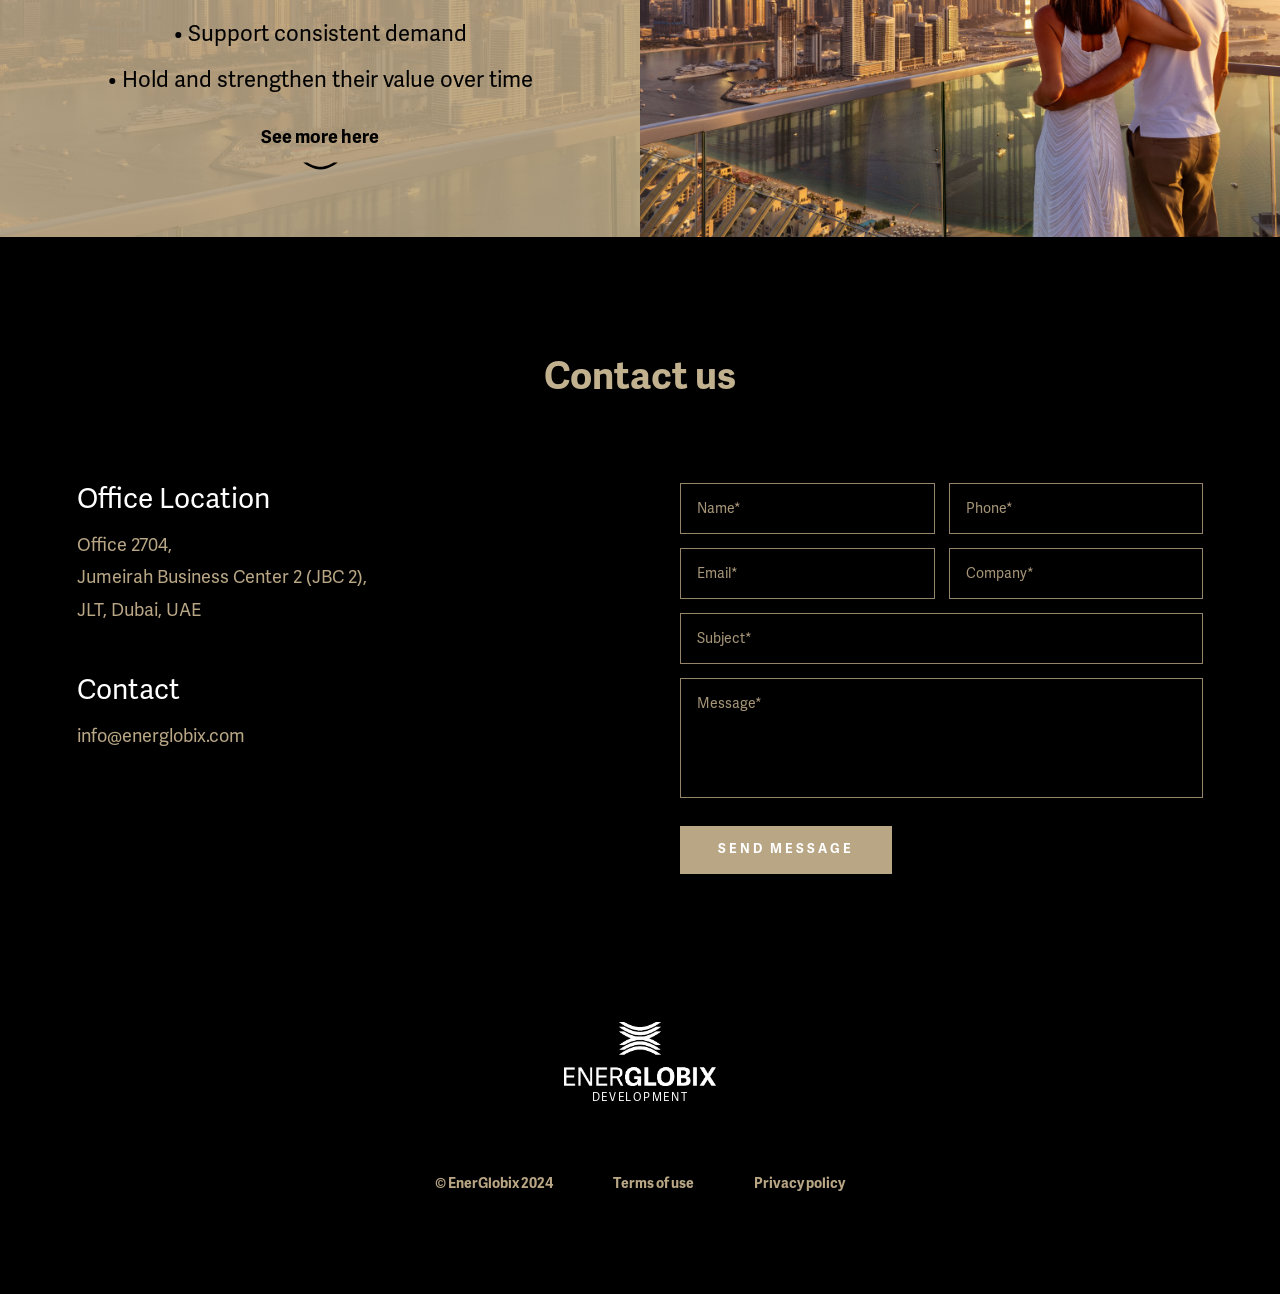
==== commit d9631d16: "adding all the changes" ====
--- a/index.html
+++ b/index.html
@@ -436,7 +436,7 @@
             </div>
           </div>
 
-          <div class="container px-3 px-sm-4">
+          <div class="container card-padding">
             <div class="row justify-content-center">
               <div
                 style="
@@ -513,156 +513,159 @@
               Be Part of UAE's New Development Chapter
             </div>
 
-            <div class="latest-news-section my-5 container">
-              <div class="latest-news">
-                <div class="news-title">
+            <div class="w-100 card-padding">
+              <div class="latest-news-section my-5 container">
+                <div class="latest-news">
+                  <div class="news-title">
+                    <div
+                      class="energlobix__title text-gold text-center font-adelle-sans-bold no-pad"
+                    >
+                      Residential Living
+                    </div>
+                  </div>
                   <div
-                    class="energlobix__title text-gold text-center font-adelle-sans-bold no-pad"
-                  >
-                    Residential Living
-                  </div>
-                </div>
-                <div
-                  class="energlobix__text mt-3 text-center text-white font-adelle-sans-regular no-pad"
-                >
-                  Our developments place you within well
-                  <br class="hide-on-mobile" />
-                  connected communities, with proximity to
-                  <br class="hide-on-mobile" />
-                  waterfronts, retail, dining and leisure, supported
-                  <br class="hide-on-mobile" />
-                  by modern facilities such as pools, fitness areas,
-                  <br class="hide-on-mobile" />
-                  concierge services and secure surroundings.
-                  <br class="hide-on-mobile" />
-                  Designed for both comfort and convenience,
-                  <br class="hide-on-mobile" />
-                  each residence connects you to the pace and
-                  <br class="hide-on-mobile" />
-                  possibilities of life in the UAE.
-                </div>
-
-                <a
-                  href="./how-we-do-it.html"
-                  class="description-link description-link-custom mt-4 font-adelle-sans-bold lh-1 text-black d-flex align-items-center justify-content-center text-decoration-none"
-                >
-                  See more here
-                </a>
-              </div>
-
-              <div class="vertical-divider"></div>
-
-              <div class="latest-news">
-                <div class="news-title">
+                    class="energlobix__text mt-3 text-center text-white font-adelle-sans-regular no-pad"
+                  >
+                    Our developments place you within well
+                    <br class="hide-on-mobile" />
+                    connected communities, with proximity to
+                    <br class="hide-on-mobile" />
+                    waterfronts, retail, dining and leisure, supported
+                    <br class="hide-on-mobile" />
+                    by modern facilities such as pools, fitness areas,
+                    <br class="hide-on-mobile" />
+                    concierge services and secure surroundings.
+                    <br class="hide-on-mobile" />
+                    Designed for both comfort and convenience,
+                    <br class="hide-on-mobile" />
+                    each residence connects you to the pace and
+                    <br class="hide-on-mobile" />
+                    possibilities of life in the UAE.
+                  </div>
+
+                  <a
+                    href="./how-we-do-it.html"
+                    class="description-link description-link-custom mt-4 font-adelle-sans-bold lh-1 text-black d-flex align-items-center justify-content-center text-decoration-none"
+                  >
+                    See more here
+                  </a>
+                </div>
+
+                <div class="vertical-divider"></div>
+
+                <div class="latest-news">
+                  <div class="news-title">
+                    <div
+                      class="energlobix__title text-gold text-center font-adelle-sans-bold no-pad"
+                    >
+                      Office and Commercial Spaces
+                    </div>
+                  </div>
                   <div
-                    class="energlobix__title text-gold text-center font-adelle-sans-bold no-pad"
-                  >
-                    Office and Commercial Spaces
-                  </div>
-                </div>
-                <div
-                  class="energlobix__text mt-3 text-center text-white font-adelle-sans-regular no-pad"
-                >
-                  Position your business within some
-
-                  <br class="hide-on-mobile" />
-                  of the region’s most dynamic and fast-growing
-                  <br class="hide-on-mobile" />
-                  environments. Our commercial developments
-                  <br class="hide-on-mobile" />
-                  offer access to strong infrastructure, high
-                  <br class="hide-on-mobile" />
-                  visibility locations and a professional setting
-                  <br class="hide-on-mobile" />
-                  supported by modern facilities, parking,
-                  <br class="hide-on-mobile" />
-                  connectivity and surrounding business
-                  <br class="hide-on-mobile" />
-                  ecosystems.
-                </div>
-
-                <a
-                  href="./how-we-do-it.html"
-                  class="description-link description-link-custom mt-4 lh-1 text-black font-adelle-sans-bold d-flex align-items-center justify-content-center text-decoration-none"
-                >
-                  See more here
-                </a>
-              </div>
-            </div>
-
-            <div
-              class="latest-news-section my-5 container"
-              style="border: none !important"
-            >
-              <div class="latest-news">
-                <div class="news-title">
-                  <img
-                    class="feed-image"
-                    src="assets/images/Generic_Feed-icon.svg.png"
-                    alt="Feed Icon"
-                  />
+                    class="energlobix__text mt-3 text-center text-white font-adelle-sans-regular no-pad"
+                  >
+                    Position your business within some
+
+                    <br class="hide-on-mobile" />
+                    of the region’s most dynamic and fast-growing
+                    <br class="hide-on-mobile" />
+                    environments. Our commercial developments
+                    <br class="hide-on-mobile" />
+                    offer access to strong infrastructure, high
+                    <br class="hide-on-mobile" />
+                    visibility locations and a professional setting
+                    <br class="hide-on-mobile" />
+                    supported by modern facilities, parking,
+                    <br class="hide-on-mobile" />
+                    connectivity and surrounding business
+                    <br class="hide-on-mobile" />
+                    ecosystems.
+                  </div>
+
+                  <a
+                    href="./how-we-do-it.html"
+                    class="description-link description-link-custom mt-4 lh-1 text-black font-adelle-sans-bold d-flex align-items-center justify-content-center text-decoration-none"
+                  >
+                    See more here
+                  </a>
+                </div>
+              </div>
+
+              <div
+                class="latest-news-section my-5 container"
+                style="border: none !important"
+              >
+                <div class="latest-news">
+                  <div class="news-title">
+                    <img
+                      class="feed-image"
+                      src="assets/images/Generic_Feed-icon.svg.png"
+                      alt="Feed Icon"
+                    />
+                    <div
+                      class="energlobix__title text-gold font-adelle-sans-bold feed-title"
+                    >
+                      <a
+                        href="#"
+                        target="_blank"
+                        rel="noopener noreferrer"
+                        style="text-decoration: none; color: inherit"
+                      >
+                        Dubai Real Estate Market Records Historic Transaction
+                        Volume in Q2 2026
+                      </a>
+                    </div>
+                  </div>
                   <div
-                    class="energlobix__title text-gold font-adelle-sans-bold feed-title"
-                  >
-                    <a
-                      href="#"
-                      target="_blank"
-                      rel="noopener noreferrer"
-                      style="text-decoration: none; color: inherit"
-                    >
-                      Dubai Real Estate Market Records Historic Transaction
-                      Volume in Q2 2026
-                    </a>
-                  </div>
-                </div>
-                <div
-                  class="learn-more mt-3 text-center text-white font-adelle-sans-regular"
-                >
-                  Sat, 27 Jun 2026 08:00:00 GMT
-                </div>
-                <div
-                  class="energlobix__text mt-3 text-center text-white font-adelle-sans-regular"
-                >
-                  The Dubai property market continues its upward trajectory,
-                  achieving record-breaking sales volumes and value driven by
-                  surging demand for luxury residential properties.
-                </div>
-              </div>
-
-              <div class="vertical-divider"></div>
-
-              <div class="latest-news">
-                <div class="news-title">
-                  <img
-                    class="feed-image"
-                    src="assets/images/Generic_Feed-icon.svg.png"
-                    alt="Feed Icon"
-                  />
+                    class="learn-more mt-3 text-center text-white font-adelle-sans-regular"
+                  >
+                    Sat, 27 Jun 2026 08:00:00 GMT
+                  </div>
                   <div
-                    class="energlobix__title text-gold font-adelle-sans-bold feed-title"
-                  >
-                    <a
-                      href="#"
-                      target="_blank"
-                      rel="noopener noreferrer"
-                      style="text-decoration: none; color: inherit"
-                    >
-                      Sustainable Smart Cities Shape Future Urban Developments
-                      in the UAE
-                    </a>
-                  </div>
-                </div>
-                <div
-                  class="learn-more mt-3 text-center text-white font-adelle-sans-regular"
-                >
-                  Fri, 26 Jun 2026 14:30:00 GMT
-                </div>
-                <div
-                  class="energlobix__text mt-3 text-center text-white font-adelle-sans-regular"
-                >
-                  New infrastructure projects integrate cutting-edge green
-                  building materials, intelligent power grids, and eco-friendly
-                  features to meet national sustainability objectives.
+                    class="energlobix__text mt-3 text-center text-white font-adelle-sans-regular"
+                  >
+                    The Dubai property market continues its upward trajectory,
+                    achieving record-breaking sales volumes and value driven by
+                    surging demand for luxury residential properties.
+                  </div>
+                </div>
+
+                <div class="vertical-divider"></div>
+
+                <div class="latest-news">
+                  <div class="news-title">
+                    <img
+                      class="feed-image"
+                      src="assets/images/Generic_Feed-icon.svg.png"
+                      alt="Feed Icon"
+                    />
+                    <div
+                      class="energlobix__title text-gold font-adelle-sans-bold feed-title"
+                    >
+                      <a
+                        href="#"
+                        target="_blank"
+                        rel="noopener noreferrer"
+                        style="text-decoration: none; color: inherit"
+                      >
+                        Sustainable Smart Cities Shape Future Urban Developments
+                        in the UAE
+                      </a>
+                    </div>
+                  </div>
+                  <div
+                    class="learn-more mt-3 text-center text-white font-adelle-sans-regular"
+                  >
+                    Fri, 26 Jun 2026 14:30:00 GMT
+                  </div>
+                  <div
+                    class="energlobix__text mt-3 text-center text-white font-adelle-sans-regular"
+                  >
+                    New infrastructure projects integrate cutting-edge green
+                    building materials, intelligent power grids, and
+                    eco-friendly features to meet national sustainability
+                    objectives.
+                  </div>
                 </div>
               </div>
             </div>
--- a/assets/css/local.css
+++ b/assets/css/local.css
@@ -844,16 +844,21 @@
   }
 
   .video-bg {
-    width: auto;
-    height: 100%;
-    z-index: -10;
     position: absolute;
     top: 0;
-    top: 50%;
     left: 50%;
-    transform: translate(-50%, -50%);
-  }
-}
+    transform: translateX(-50%);
+    width: 100%;
+    height: calc(100% - 435px);
+    min-width: auto;
+    min-height: auto;
+    object-fit: cover;
+    object-position: center bottom;
+    z-index: -10;
+  }
+}
+
+
 
 .slide.active {
   opacity: 1;
@@ -1514,6 +1519,10 @@
 }
 
 @media (max-width: 576px) {
+  .card-padding{
+  padding-left: 12px !important;
+  padding-right: 12px !important;
+}
   .hero-content-wrapper {
     height: calc(100% - 535px);
   }
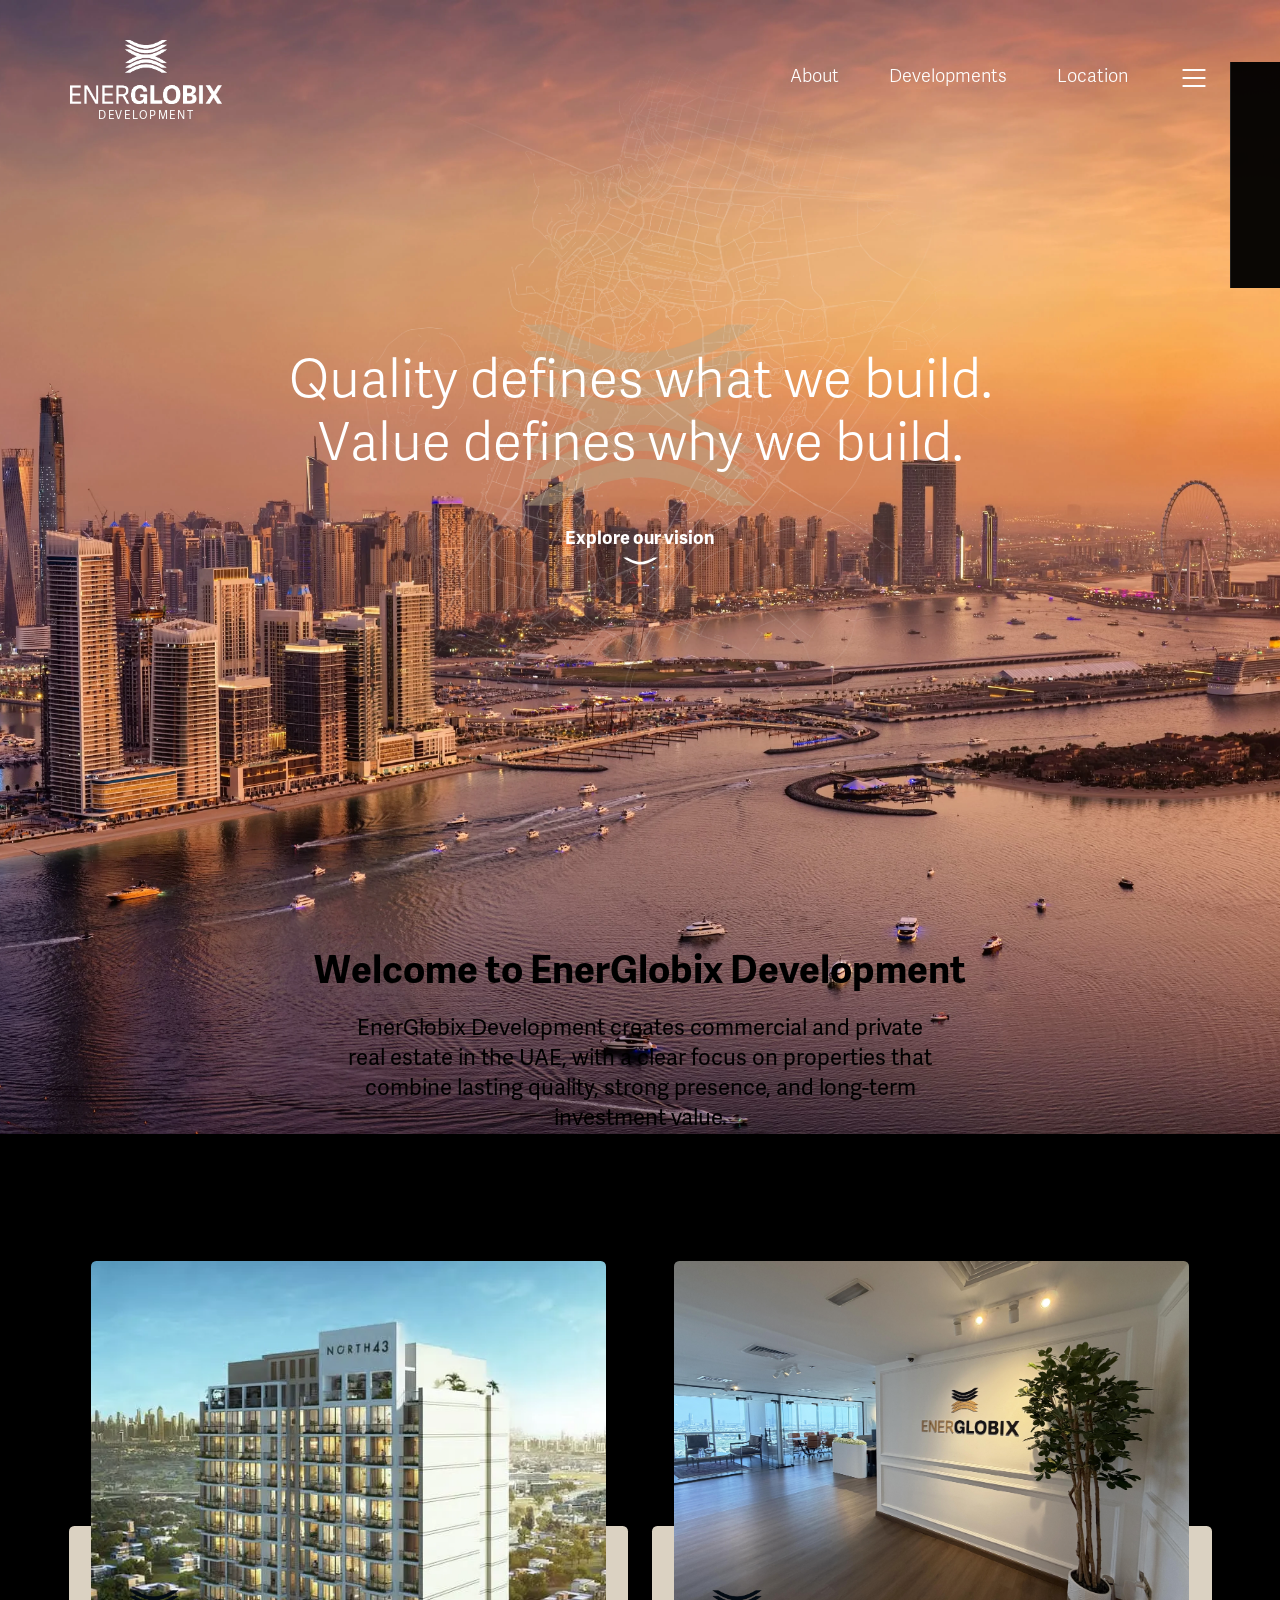
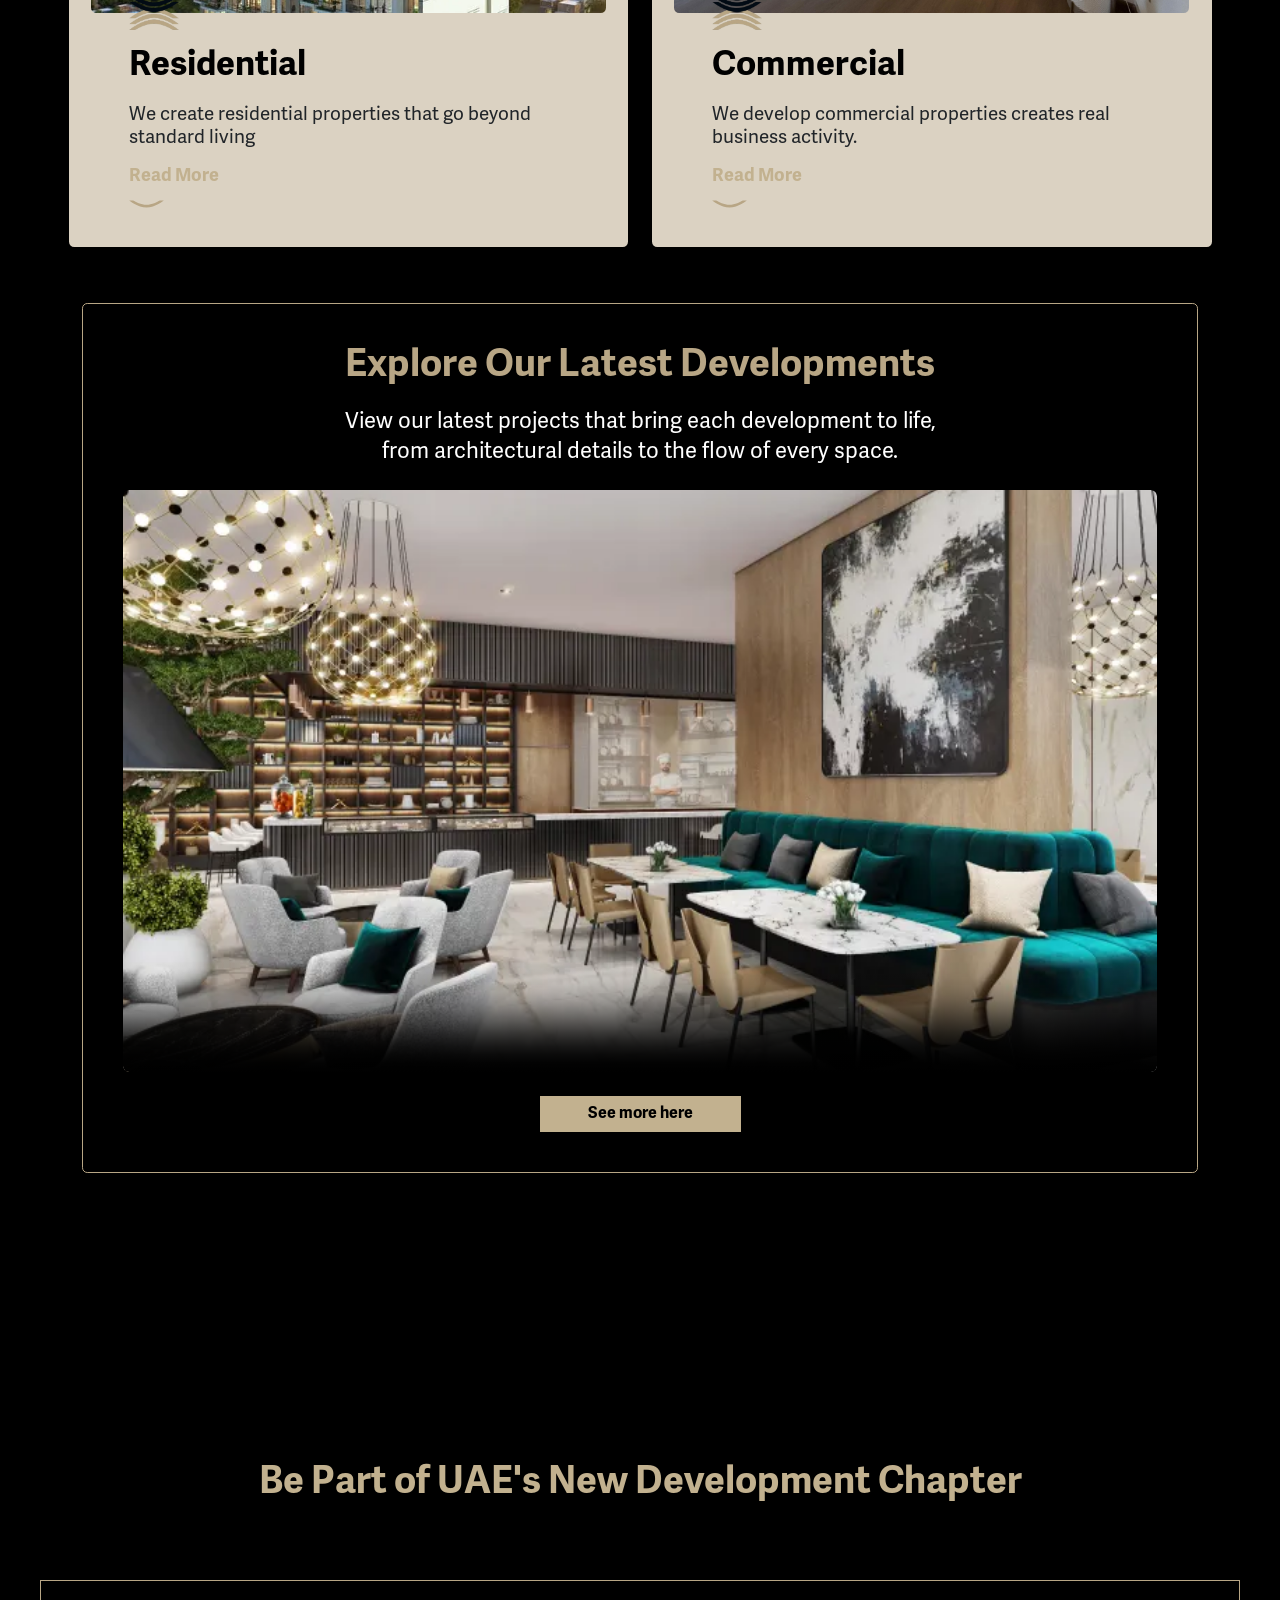
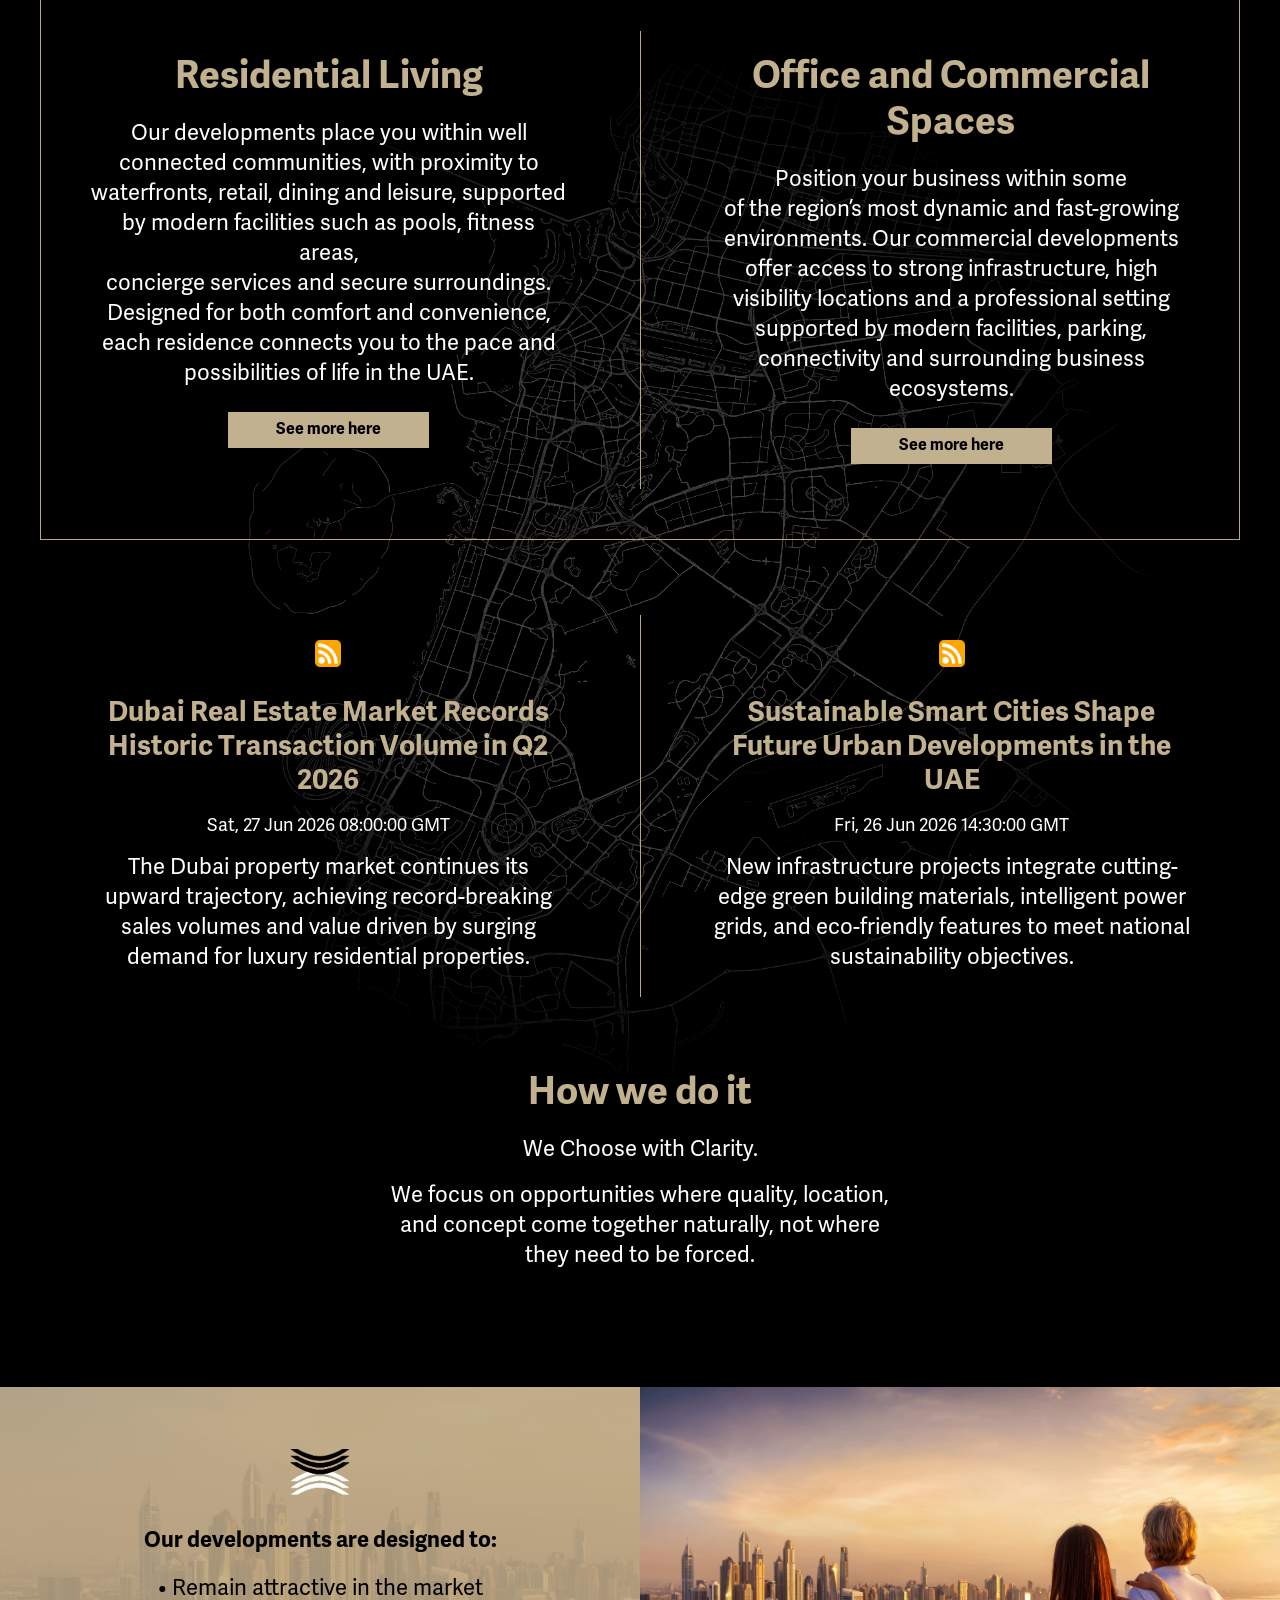
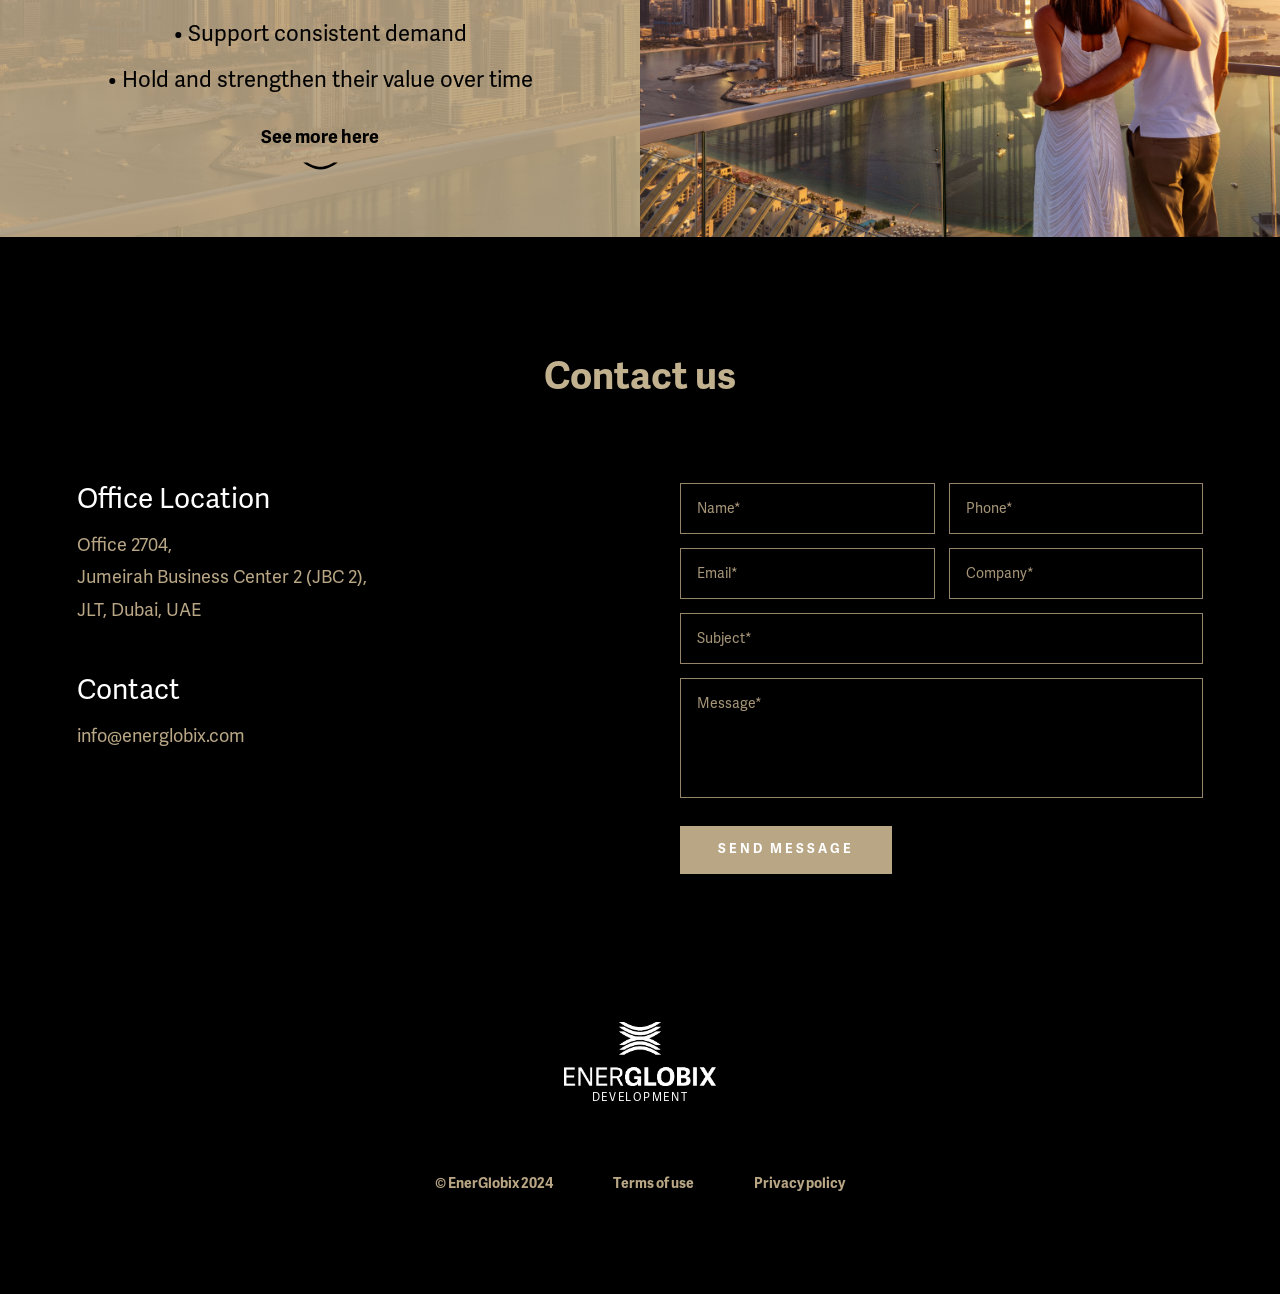
==== commit 035e71f5: "adding all the changes" ====
--- a/index.html
+++ b/index.html
@@ -280,10 +280,10 @@
               />
               <div class="hero-mid-section-content">
                 <div class="hero-title font-adelle-sans-light">
-                  Quality defines what we build
+                  Quality defines what we build.
                 </div>
                 <div class="hero-title font-adelle-sans-light">
-                  Value defines why we build
+                  Value defines why we build.
                 </div>
               </div>
             </div>
@@ -450,13 +450,13 @@
                   class="approach-accordion-card gold-border"
                 >
                   <h1
-                    class="energlobix__title text-center text-gold font-adelle-sans-bold"
+                    class="energlobix__title text-center text-gold font-adelle-sans-bold no-pad"
                   >
                     Explore Our Latest Developments
                   </h1>
 
                   <p
-                    class="energlobix__text mt-2 text-center text-white font-adelle-sans-regular"
+                    class="energlobix__text mt-2 text-center text-white font-adelle-sans-regular no-pad"
                   >
                     View our latest projects that bring each development to
                     life,
@@ -603,7 +603,7 @@
                       alt="Feed Icon"
                     />
                     <div
-                      class="energlobix__title text-gold font-adelle-sans-bold feed-title"
+                      class="energlobix__title text-gold font-adelle-sans-bold feed-title no-pad"
                     >
                       <a
                         href="#"
@@ -617,12 +617,12 @@
                     </div>
                   </div>
                   <div
-                    class="learn-more mt-3 text-center text-white font-adelle-sans-regular"
+                    class="learn-more mt-3 text-center no-pad text-white font-adelle-sans-regular"
                   >
                     Sat, 27 Jun 2026 08:00:00 GMT
                   </div>
                   <div
-                    class="energlobix__text mt-3 text-center text-white font-adelle-sans-regular"
+                    class="energlobix__text mt-3 text-center text-white no-pad font-adelle-sans-regular"
                   >
                     The Dubai property market continues its upward trajectory,
                     achieving record-breaking sales volumes and value driven by
@@ -640,7 +640,7 @@
                       alt="Feed Icon"
                     />
                     <div
-                      class="energlobix__title text-gold font-adelle-sans-bold feed-title"
+                      class="energlobix__title text-gold no-pad font-adelle-sans-bold feed-title"
                     >
                       <a
                         href="#"
@@ -654,12 +654,12 @@
                     </div>
                   </div>
                   <div
-                    class="learn-more mt-3 text-center text-white font-adelle-sans-regular"
+                    class="learn-more mt-3 text-center no-pad text-white font-adelle-sans-regular"
                   >
                     Fri, 26 Jun 2026 14:30:00 GMT
                   </div>
                   <div
-                    class="energlobix__text mt-3 text-center text-white font-adelle-sans-regular"
+                    class="energlobix__text mt-3 text-center text-white no-pad font-adelle-sans-regular"
                   >
                     New infrastructure projects integrate cutting-edge green
                     building materials, intelligent power grids, and
--- a/assets/css/local.css
+++ b/assets/css/local.css
@@ -267,8 +267,8 @@
   .energlobix__card-title-2,
   .energlobix__card-text,
   .common-heading {
-    padding-left: 20px !important;
-    padding-right: 20px !important;
+    padding-left: 35px !important;
+    padding-right: 35px !important;
   }
 
   .card-content-2 .energlobix__card-title {
@@ -1388,6 +1388,11 @@
 
 /* Mobile */
 @media (max-width: 768px) {
+
+  #section-contact-above{
+    padding-top: 80px !important;
+  }
+
   #section-contact {
     padding-top: 80px !important;
     padding-bottom: 80px !important;
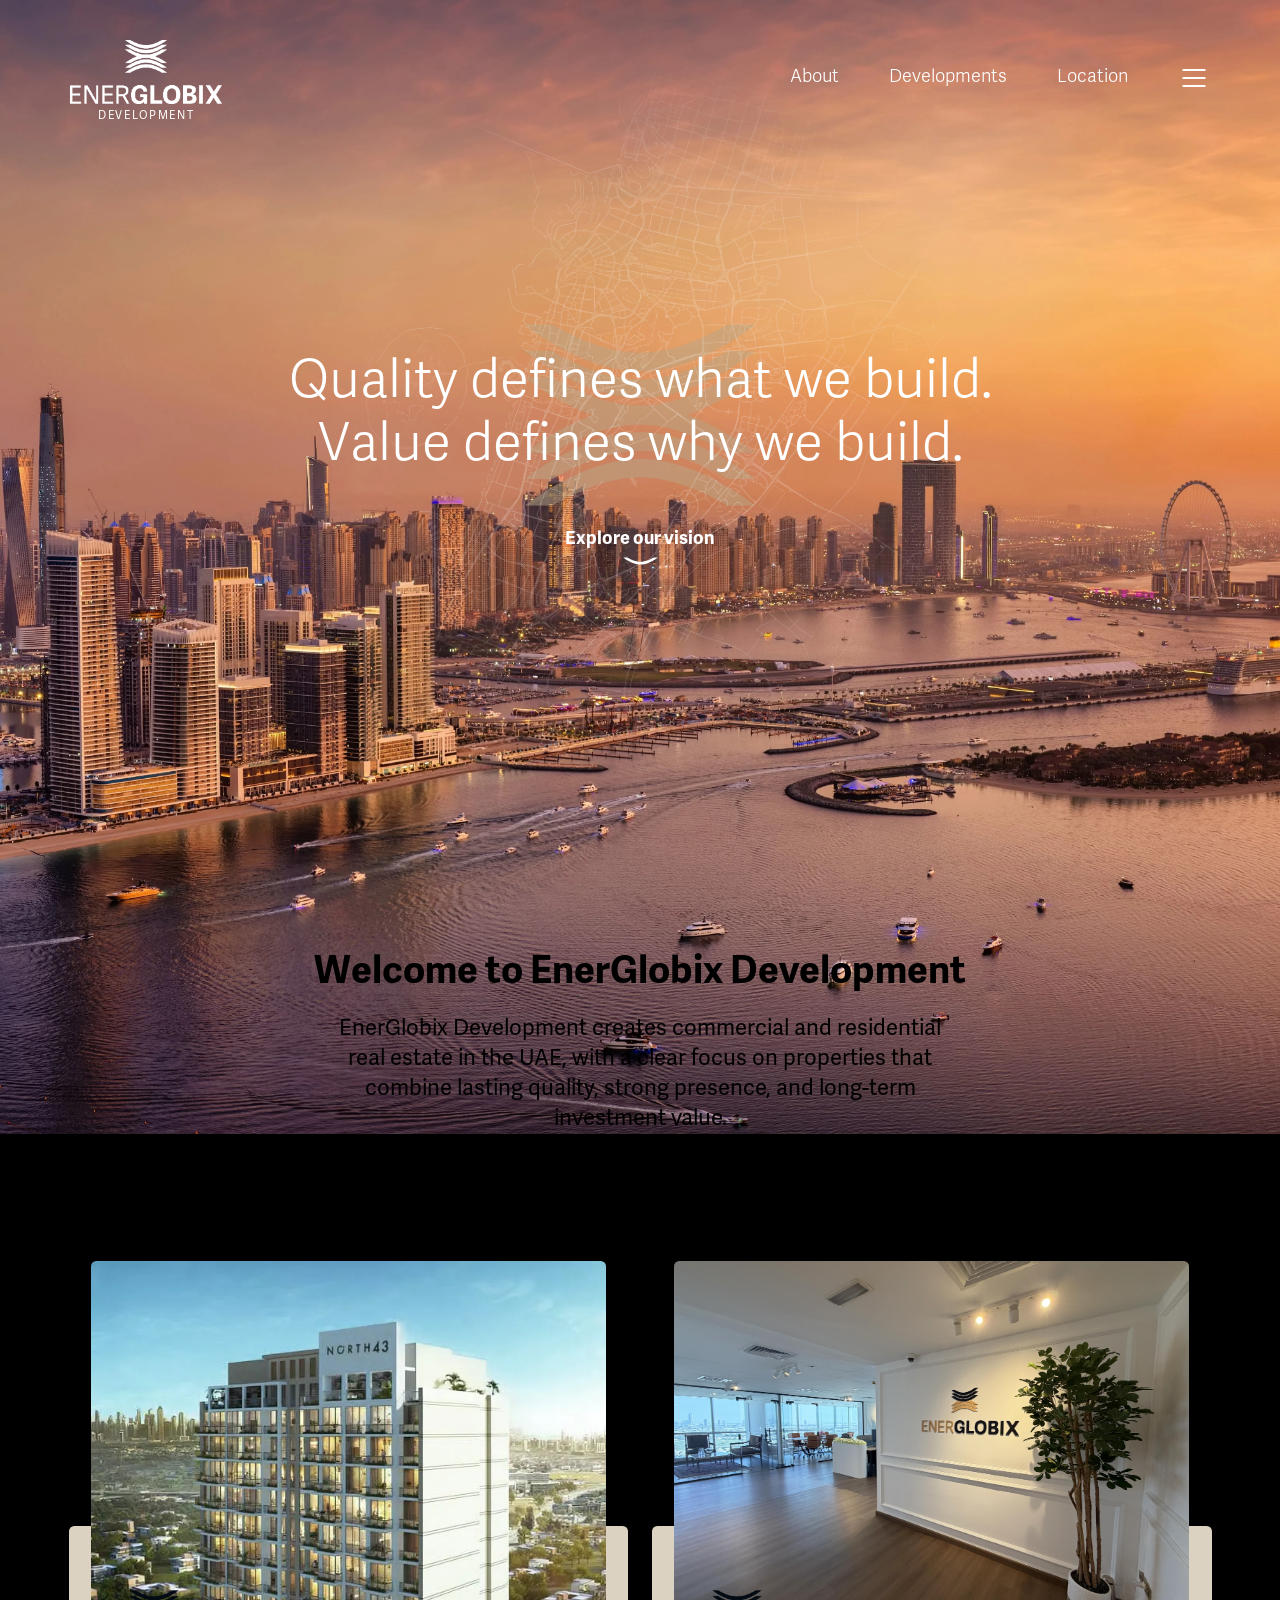
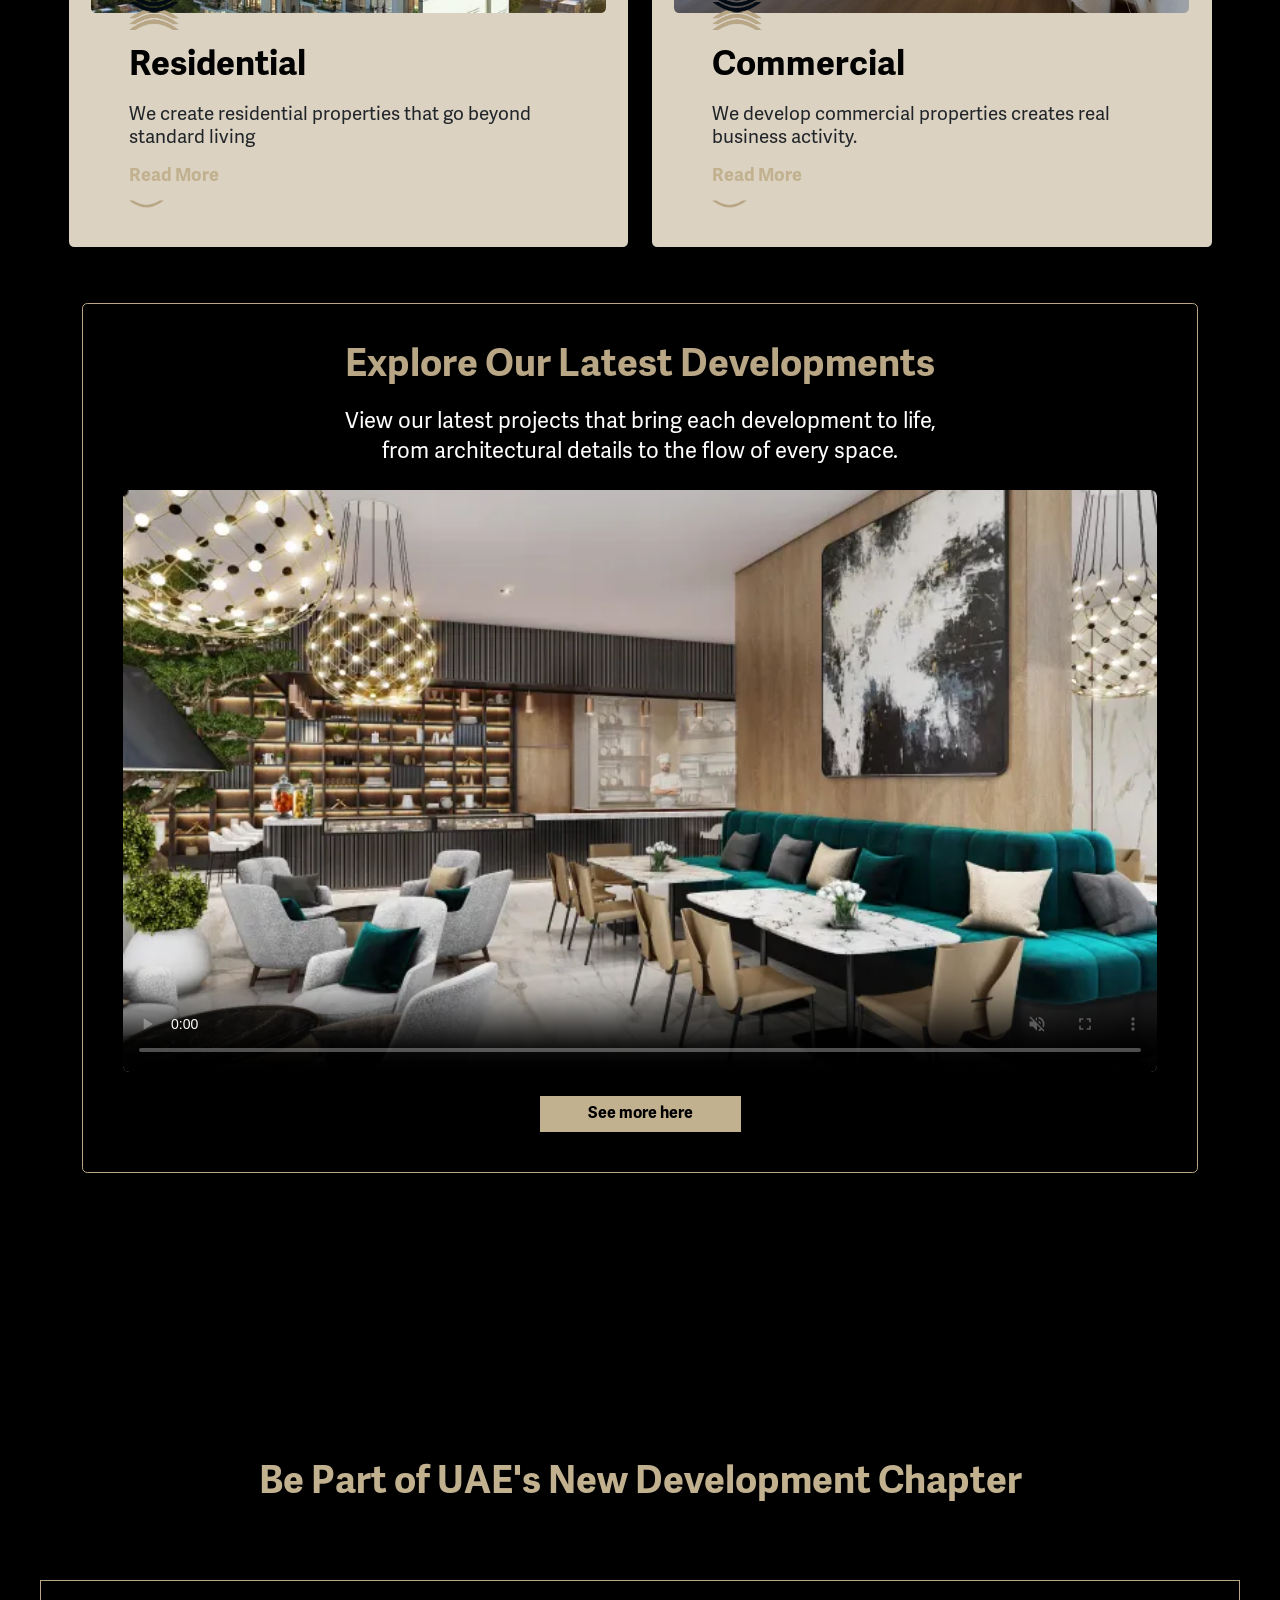
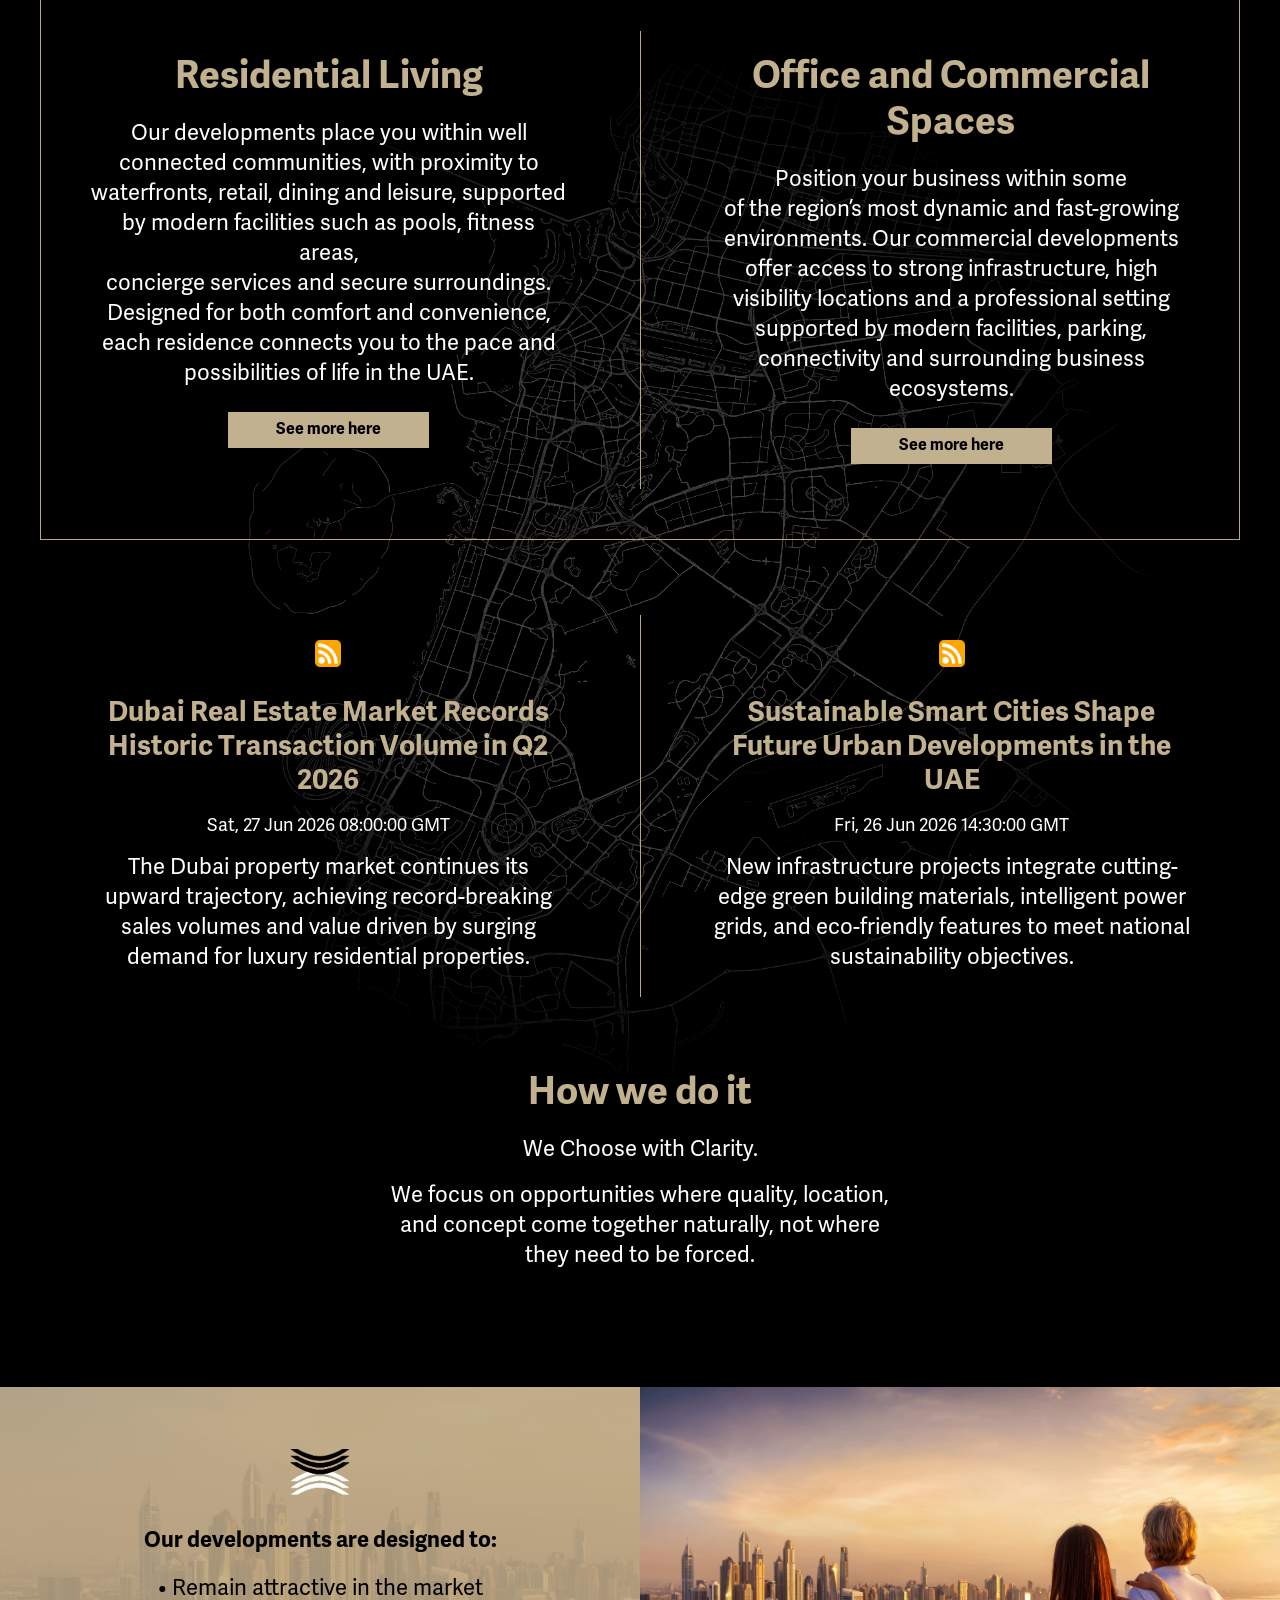
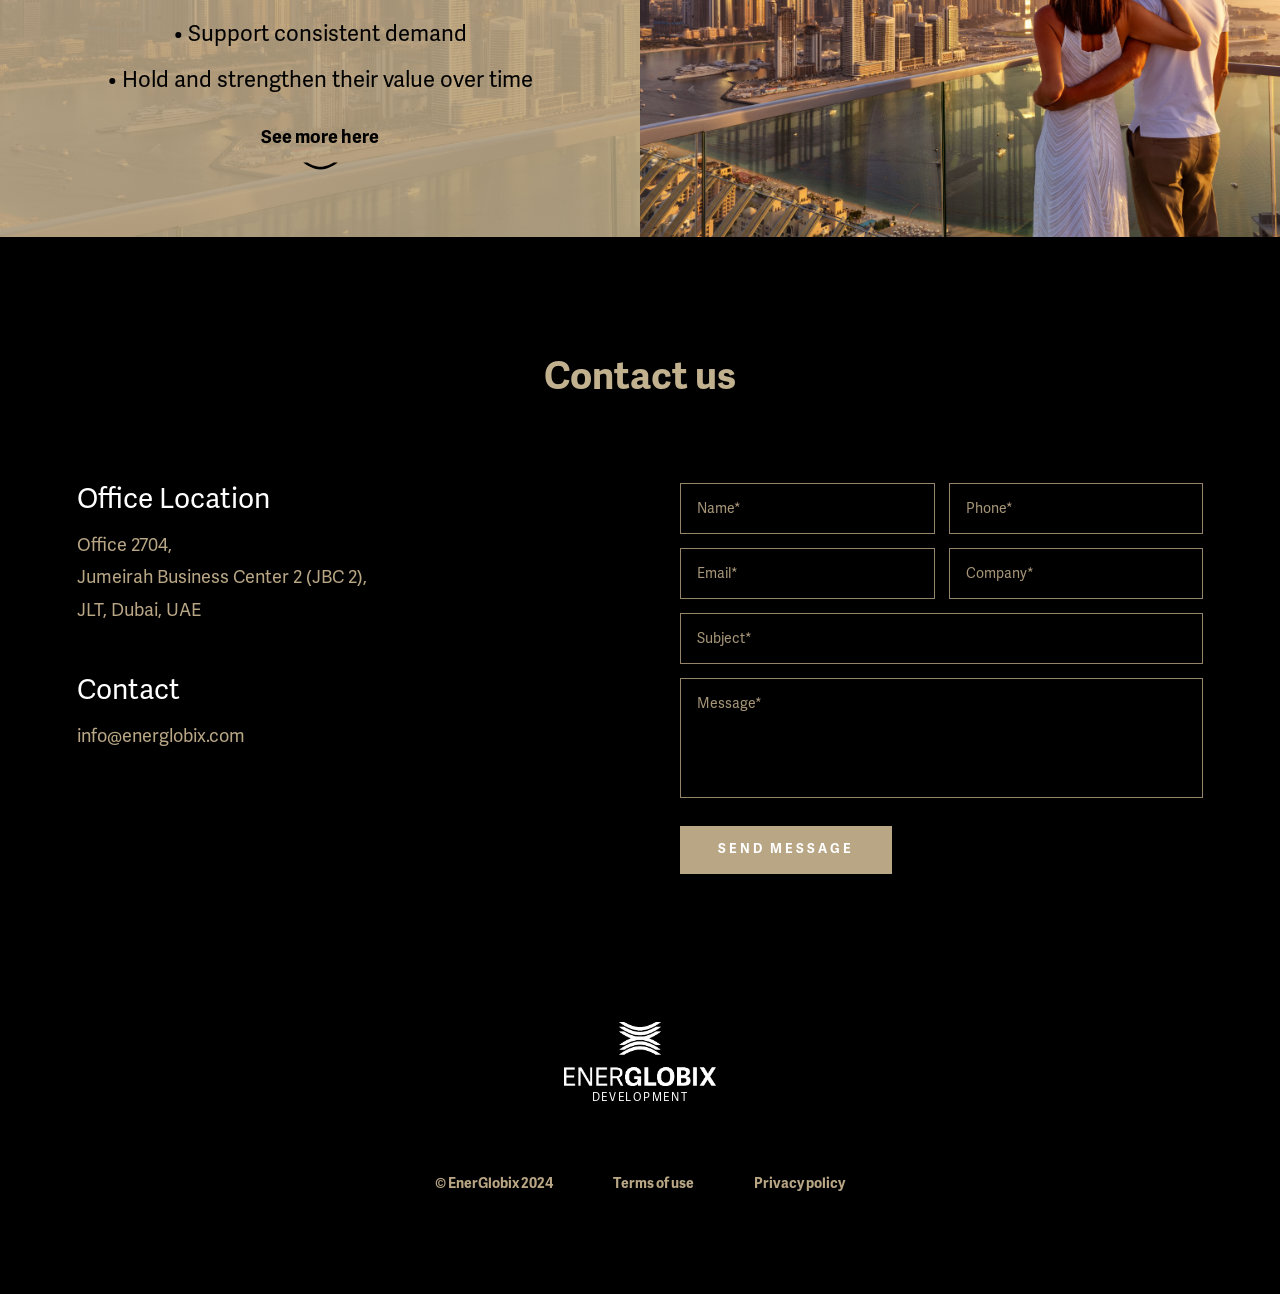
==== commit 46092dc1: "adding all the changes" ====
--- a/index.html
+++ b/index.html
@@ -314,7 +314,7 @@
           <div
             class="container energlobix__text mt-3 font-adelle-sans-regular text-center text-black"
           >
-            EnerGlobix Development creates commercial and private
+            EnerGlobix Development creates commercial and residential
 
             <br class="hide-on-mobile" />
             real estate in the UAE, with a clear focus on properties that
